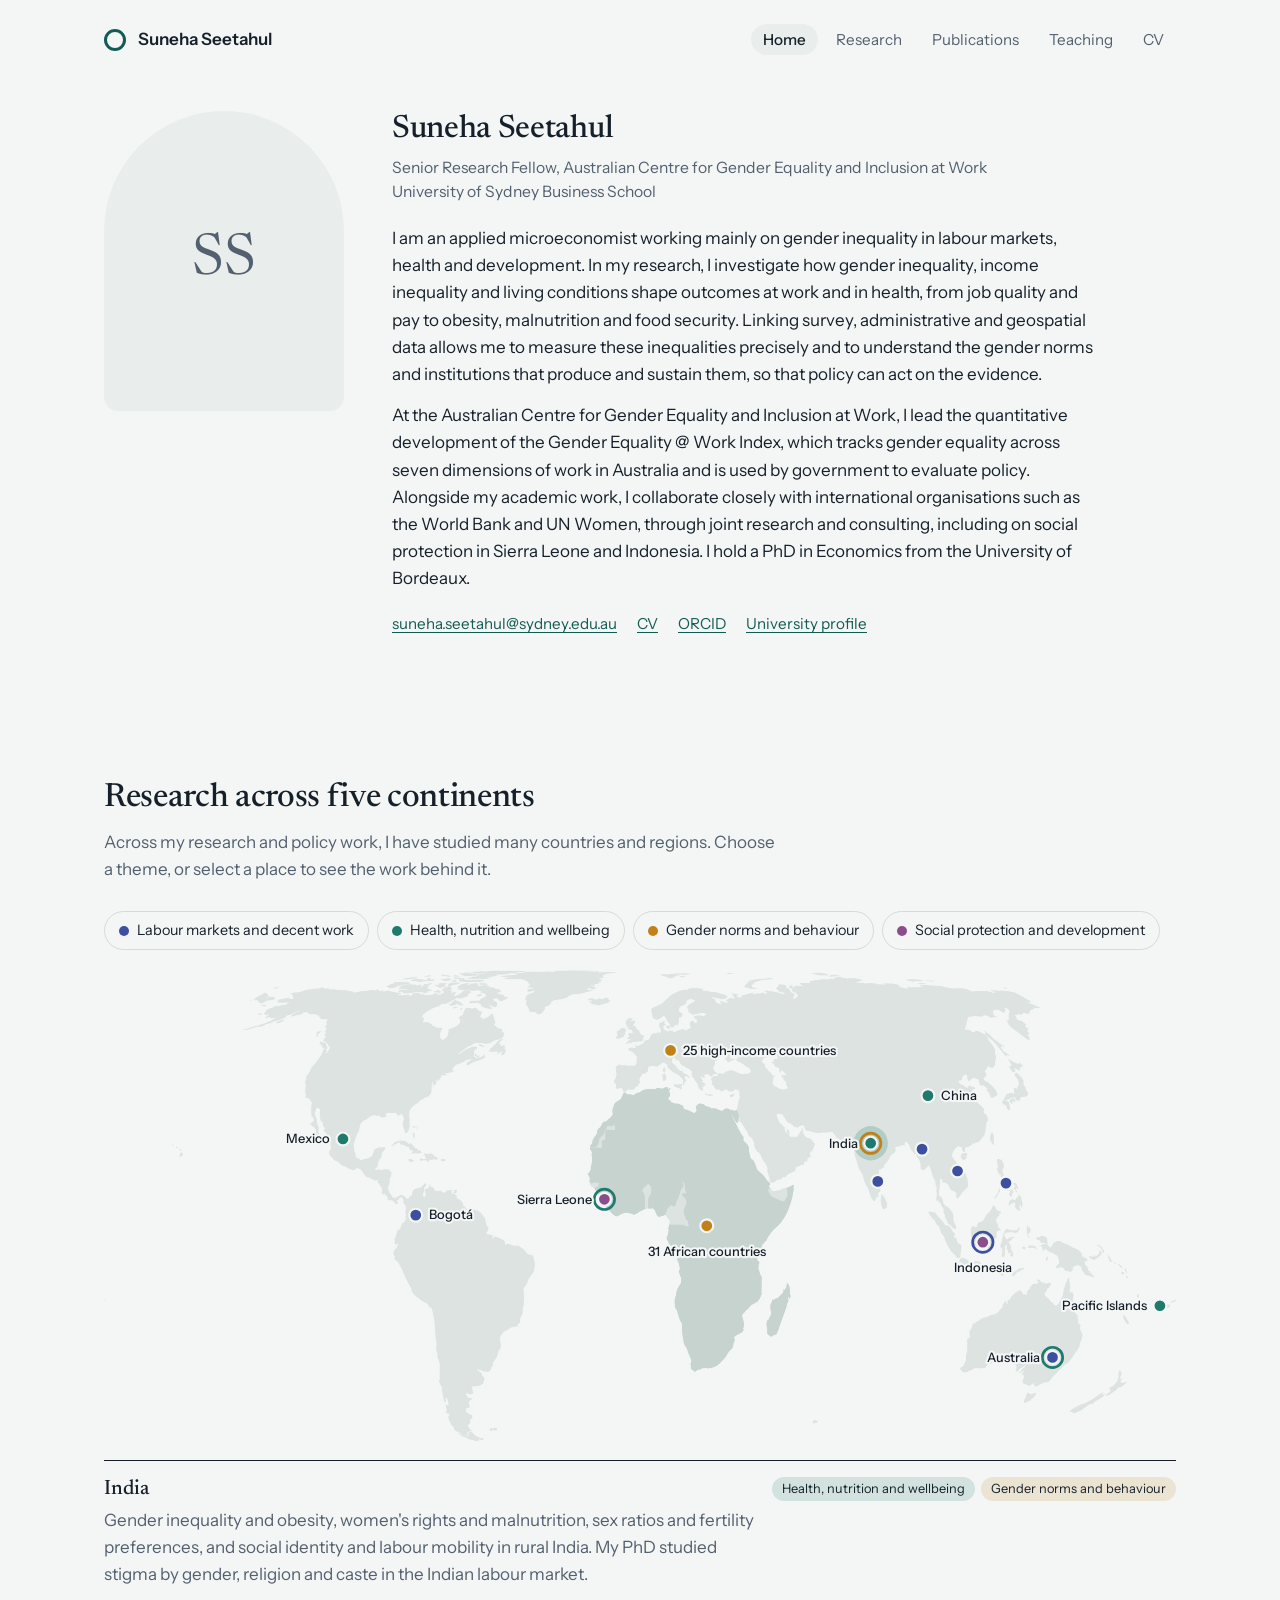
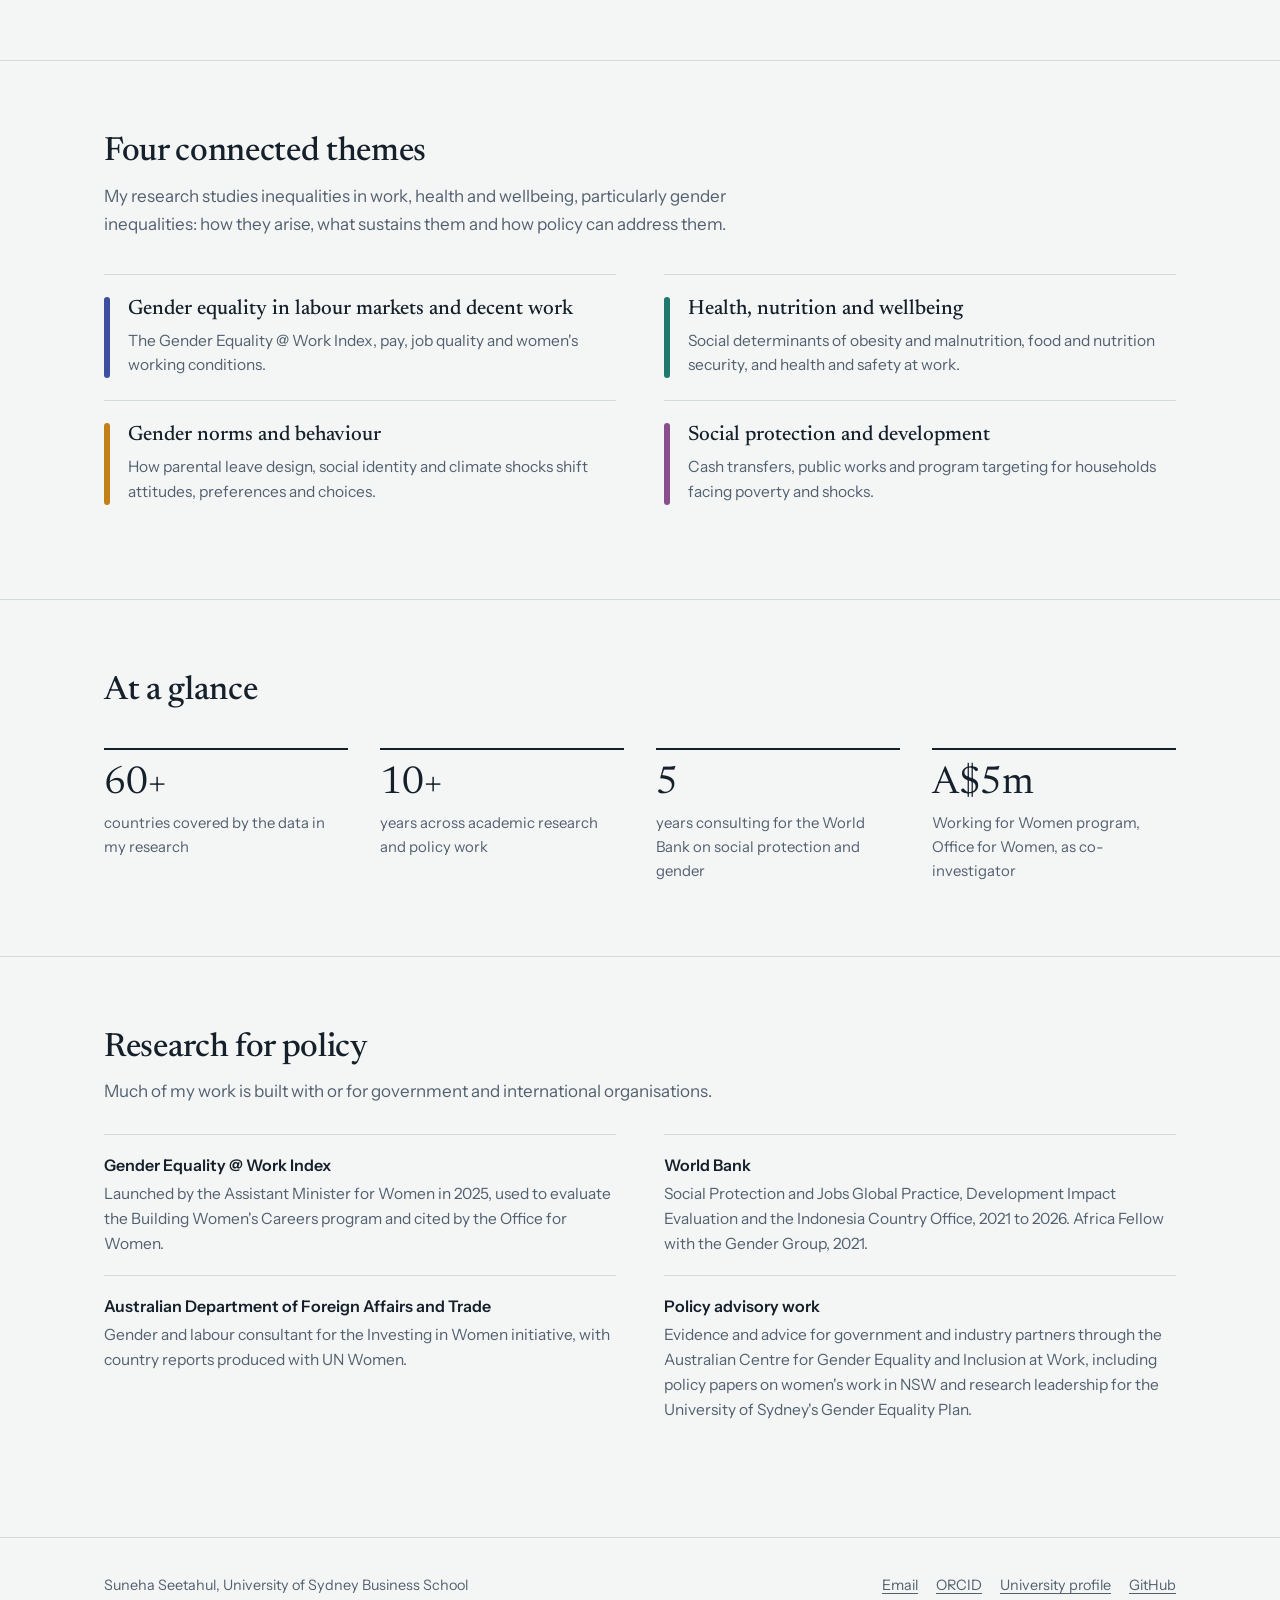
==== index.html @ e42ae648 "Add files via upload" ====
<!doctype html>
<html lang="en-AU">
<head>
<meta charset="utf-8">
<meta name="viewport" content="width=device-width, initial-scale=1">
<title>Suneha Seetahul</title>
<meta name="description" content="Suneha Seetahul is an applied microeconomist at the University of Sydney researching how gender norms, policies and institutions shape inequalities in health, nutrition and work.">
<link rel="preconnect" href="https://fonts.googleapis.com">
<link rel="preconnect" href="https://fonts.gstatic.com" crossorigin>
<link href="https://fonts.googleapis.com/css2?family=Instrument+Sans:wght@400;500;600&family=Newsreader:opsz,wght@6..72,400;6..72,500&display=swap" rel="stylesheet">
<link rel="stylesheet" href="style.css">
</head>
<body>
<a class="skip" href="#main">Skip to content</a>

<header class="site">
  <div class="wrap">
    <a class="brand" href="index.html"><span class="mark" aria-hidden="true"></span>Suneha Seetahul</a>
    <nav class="main" aria-label="Main">
      <ul>
        <li><a href="index.html" aria-current="page">Home</a></li>
        <li><a href="research.html">Research</a></li>
        <li><a href="publications.html">Publications</a></li>
        <li><a href="teaching.html">Teaching</a></li>
        <li><a href="cv.pdf">CV</a></li>
      </ul>
    </nav>
  </div>
</header>

<main id="main">
  <div class="wrap bio">
    <figure class="portrait">
      <div class="frame">
        <span class="fallback" aria-hidden="true">SS</span>
        <img src="photo.jpg" alt="Portrait of Suneha Seetahul" onerror="this.remove()">
      </div>
    </figure>
    <div class="bio-text">
      <h1>Suneha Seetahul</h1>
      <p class="role">Senior Research Fellow, Australian Centre for Gender Equality and Inclusion at Work<br>University of Sydney Business School</p>
      <p>I am an applied microeconomist working mainly on gender inequality in labour markets, health and development. In my research, I investigate how gender inequality, income inequality and living conditions shape outcomes at work and in health, from job quality and pay to obesity, malnutrition and food security. Linking survey, administrative and geospatial data allows me to measure these inequalities precisely and to understand the gender norms and institutions that produce and sustain them, so that policy can act on the evidence.</p>
      <p>At the Australian Centre for Gender Equality and Inclusion at Work, I lead the quantitative development of the Gender Equality @ Work Index, which tracks gender equality across seven dimensions of work in Australia and is used by government to evaluate policy. Alongside my academic work, I collaborate closely with international organisations such as the World Bank and UN Women, through joint research and consulting, including on social protection in Sierra Leone and Indonesia. I hold a PhD in Economics from the University of Bordeaux.</p>
      <p class="bio-links"><a href="mailto:suneha.seetahul@sydney.edu.au">suneha.seetahul@sydney.edu.au</a><a href="cv.pdf">CV</a><a href="https://orcid.org/0000-0003-4393-0550">ORCID</a><a href="https://profiles.sydney.edu.au/suneha.seetahul/">University profile</a></p>
    </div>
  </div>

  <section class="block" id="map" aria-labelledby="map-title">
    <div class="wrap">
      <div class="map-head">
        <div>
          <h2 class="section-title" id="map-title">Research across five continents</h2>
          <p class="lede">Across my research and policy work, I have studied many countries and regions. Choose a theme, or select a place to see the work behind it.</p>
        </div>
      </div>
      <div class="filters" role="group" aria-label="Filter places by research theme">
        <button type="button" class="t-work" data-theme="work" aria-pressed="false"><span class="theme-dot"></span>Labour markets and decent work</button>
        <button type="button" class="t-health" data-theme="health" aria-pressed="false"><span class="theme-dot"></span>Health, nutrition and wellbeing</button>
        <button type="button" class="t-norms" data-theme="norms" aria-pressed="false"><span class="theme-dot"></span>Gender norms and behaviour</button>
        <button type="button" class="t-protection" data-theme="protection" aria-pressed="false"><span class="theme-dot"></span>Social protection and development</button>
      </div>
      <div class="map-wrap">
        <svg class="map" id="worldmap" viewBox="0 0 1000 440" role="img" aria-label="World map showing the places covered by Suneha Seetahul's research">
          <path class="land" d="M993,312.4L993.9,311.8L994.5,312.9L993.4,314.8L991.5,315.3L990.1,314.9L990.4,313.3L991.9,312ZM999.4,308.9L997.3,309.8L995.3,310.6L995.4,309.2L997.1,308.5L998,308.2L1000,307.1L1000,307.1L999.4,308.9ZM0,307.1L0,307.1L0,307.1L0.5,306.9L0.8,308.7L0.6,308.9L0.6,308.9L0,307.1ZM623.9,106L625.3,108.4L627.8,109.1L630,110.8L633.7,111.4L637.5,110.5L637.6,109.7L636.5,107.4L636.1,103.9L633.8,102.7L633.9,100.5L632.2,100.3L632,97.5L634.6,98.3L636.5,97.3L634.2,95.3L632.9,93.5L631.2,94.3L631.6,96.7L630.2,94.6L629.9,93.8L630.1,92.4L629.3,91.3L626.2,90.2L624.3,87.3L622.7,86.5L622.4,85.5L624.8,85.8L624.3,83.5L626.2,83L628.4,83.5L628,80.4L626.9,78.5L624.6,78.7L622.3,77.9L620,79.3L617.9,79.9L617.3,81.8L615.1,82.3L613.6,85.5L616.6,88.5L616.9,90.7L620.5,94.5L622.2,96.2L624,98.5L625.2,98.7L626.2,99.6L624.2,99.8L624.4,102.4L624.2,103.5L623.5,104.3ZM150.4,20.9L150.4,20.9L152.3,22.5L153.8,24.6L151.4,25.9L151.8,26.4L154,24.9L158.8,25.2L159.4,27.2L155.8,28.2L152.1,28.4L148.5,30.6L146.9,31.1L145.1,31L144.8,30.2L143.2,29.5L144.4,28.6L142.9,28.2L140.2,28.5L140.4,27.7L142.3,26.9L138.9,27.4L138.1,28.5L135.3,29.4L135.3,29.4L150.4,20.9ZM864.7,29.4L864.7,29.4L863.8,30.4L860.9,30.3L864.7,31.5L869.1,33.4L871.1,34L872.9,35L873.4,35.7L868.7,35.1L865.7,37L864.3,37.2L863.6,39L862.8,40.5L863.7,41.6L858.1,39.9L855.4,41.9L853.1,40.9L852.5,42L849.2,41.7L850.8,43.4L851.5,45.9L853,46.9L856.2,47.5L860.8,51.4L858.9,51.5L860.7,53.8L863.1,55L860.8,56.4L863.7,59.7L861.1,60.4L863.5,63.3L863.1,66L860.1,64L854.7,59.8L846.4,53.6L843.1,49.8L843,48.2L841.6,47L844.2,46.4L843.9,43.1L844,40.5L845.1,38.5L841.8,35.1L839.6,35.3L841.2,37.3L839.6,40L833.7,36.9L829.4,37.8L829.7,42L833.4,43.5L829.5,44.2L826.5,44.5L824.3,42.6L820.5,42.2L819.4,43.5L812.3,43L806.1,43.8L804.8,48.9L803,55.4L806.8,55.7L809.7,57.5L812.5,58.1L812.5,56.7L815.2,56.9L821.6,60L824,62.4L825,65.3L828,68.8L831.1,73.6L831.2,78.1L832.1,80.2L831.7,83.8L831.1,87.5L830.9,89.4L829,91.2L827.4,91.3L824.8,89.7L823.1,92.1L823.4,93.2L822.4,93L822,94.1L822,95.2L823.6,97.5L822.8,98.2L822.7,98.8L822.3,99.8L821,100.3L820.5,101.2L821.2,102.6L821.2,103L822.5,103.5L824.8,105L829.2,109L831.1,111.1L833.3,115L833.3,116.9L831.3,117.6L830,119L827.8,119.3L826.5,117.4L825.7,114.9L822.7,111.3L824.3,110.8L820.9,107.9L819.3,107.3L819.4,107.9L818.8,108.2L818.3,107.5L817.5,107.2L816.5,106.7L816.4,105.2L816.8,104.8L816.2,104.2L815.8,102.4L815.3,101.9L813.6,101.5L811.9,100.6L809,101.6L808,103.1L805.8,104.1L806.3,102.5L805,101.2L805.7,99L803.4,97.3L801.9,98.5L800.4,100.7L800,102.9L797.6,103L797.2,104.6L799.7,106.8L802.1,107.4L803,108.9L805.5,109.9L807.1,107.5L810,108.8L811.7,108.9L813.1,110.6L810,111.6L809.7,113.4L808.1,115.1L807.9,117.5L811.6,119.4L814.2,122.8L817.3,126L820.2,128.7L821.3,131.3L820.1,132.2L821.5,134.1L823.5,135.2L824.3,138.1L824.7,140.9L823.4,141.2L822.9,145.1L822.3,149.8L821.3,154.1L818.6,157.5L815.8,160.6L812.8,161L811.6,162.6L810.3,161.4L809.3,163.2L806,165.1L803.2,165.6L803.3,169.5L801.8,169.7L800.4,167.1L800.7,165.6L796.7,164.5L795.6,165.1L792.7,168.2L791.3,171.7L791.2,174.2L794.2,178.2L797.8,183L800.7,185.3L803,188.3L805.5,195.3L806.1,201.9L804.1,204.4L801.1,206.8L799.2,210L796.1,213.5L794.8,211.1L795.3,208.5L793,206.4L790.6,205.8L789.2,203.8L787.3,199.9L784.5,198.2L782.1,198.3L782.1,195.3L779.7,195.3L780,199.5L779.2,205L778.7,208.3L779.1,211.1L781,211.2L782.4,214.6L783.2,217.9L785,220.1L786.7,220.6L788.3,222.5L789,222.9L790.8,225.2L792.1,227.7L792.4,230.3L792.2,232L792.5,233.3L792.8,235.6L793.9,236.6L795,240L795,241.3L793,241.6L790.3,238.7L786.8,235.7L786.5,233.8L784.7,231.2L784.2,228.1L783.1,226L783.2,223.2L782.5,221.6L781.2,220.1L780.6,218.3L778.9,216.1L777.4,214.3L777.1,216.5L776.4,214.4L776.5,212.1L777,208.4L776.4,205.6L776.9,202.7L775.7,200.5L775.4,196.4L774,194.5L772.4,190L771.1,185.3L769.3,182.2L767.8,184L765.1,186.7L763.5,186.4L761.7,185.5L761.8,180.9L760.6,177.4L757.6,173.1L757.7,171.8L756,171.3L753.4,168.3L752.2,166.4L751.6,164.5L750.7,162.7L749.1,160.6L746.6,160.5L747.1,162L746.7,164L745.4,163.3L745.2,163.9L744.3,163.5L743.2,163.2L743.1,164.5L741.2,164.5L738,165.3L738.7,168L737.7,170.2L734.2,172.7L731.9,177.1L730.2,179.4L727.8,181.8L728,183.5L726.8,184.5L724.5,185.8L723.2,186L722.8,188.9L724,193.7L724.5,196.8L723.7,200.4L724.3,206.8L722.9,207L721.8,209.9L722.8,211.2L720.3,212.2L719.5,214.8L718.5,215.9L715.6,212.4L713.8,207.1L712.4,203.2L711.3,201.5L709.4,197.8L708.2,193.1L707.5,190.8L704.3,185.7L702.2,178.4L700.6,173.7L699.9,169.2L698.8,165.8L695.2,168L693.2,167.5L688.9,163.1L690,161.8L688.9,160.3L685.2,157.2L683,156.3L681.7,153.7L679.1,151L674.3,151.6L669.9,151.7L666.2,152.2L660.9,151.1L657.8,150.3L654.7,149.8L652.8,145.4L651.4,144.8L649.5,145.4L647.1,147.1L643.6,146L640.4,143.2L637.7,142.2L635.4,138.8L632.6,134.1L631.3,134.7L629.4,133.5L628.6,134.9L627,134.7L627.9,136.3L627.7,137.1L629,139.7L630.5,142.8L632,143.6L632.6,144.9L634.7,146.4L635.1,147.9L635,149.1L635.5,150.3L636.4,151.3L636.9,152.5L637.5,153.4L636.9,150.7L637.4,148.9L638,148.5L639,149.6L639.4,151.7L639.1,153.8L639.8,155.2L640.3,155L640.5,156L642.6,155.5L644.8,155.6L646.5,155.7L648,153.2L649.6,150.9L651,148.7L651.5,147.5L651.9,147.8L651.9,149.2L651.7,149.9L652.5,152.8L654.1,155.2L655.8,156.6L657.9,157L659.6,157.7L661.1,159.8L662,161L663.1,161.5L663.2,162.3L662.5,164.5L662.2,165.5L661.3,166.7L660.6,169.2L659.3,169L658.8,169.9L658.6,171.7L659.3,174.2L659.1,174.7L657.8,174.7L656.2,176L656.2,177.9L655.6,178.6L653.9,178.6L652.9,179.5L653.1,181L651.9,182.1L650.3,181.7L648.6,183L647.3,183.2L645.4,184.2L645,185.9L645.1,187.1L642.4,188.7L638.1,190.5L635.8,193.1L634.6,193.3L633.8,193.1L632.2,194.6L630.5,195.4L628.2,195.6L627.5,195.8L626.9,196.8L626.2,197L625.9,198L624.5,197.9L623.6,198.4L621.7,198.2L620.8,196L620.8,194L620.2,192.9L619.5,190.1L618.6,188.6L619.1,188.4L618.7,186.7L619,186L618.8,184.3L618.3,182.7L617.3,181.6L617,180.1L615.5,178.8L613.7,175.7L612.7,172.7L610.6,170.1L609.3,169.5L607.2,166L606.6,163.5L606.5,161.3L604.6,157.3L603.1,155.8L601.6,155.1L600.5,153L600.5,152.2L599.6,150.3L598.7,149.5L597.4,146.8L595.4,143.9L593.8,141.5L592.5,141.5L592.7,139.5L592.7,138.3L592.8,136.9L592.7,136.4L592.1,137.8L591.8,140.5L591.3,142.3L590.7,143L589.7,141.8L588.4,140.2L585.9,135.1L585.7,135.4L587.2,139.2L589.2,142.8L591.8,148.4L593,150.3L594,152.4L596.9,156.4L596.4,157L596.7,159.4L600.2,162.7L600.7,163.4L601.9,167L601.4,167.7L602.1,171.5L603.4,175.9L604.6,176.8L606.2,178.2L608.1,182.5L609.1,185.9L610.8,187.7L614.8,191.3L616.5,193.4L618.1,195.6L619.1,196.9L620.5,198L621.3,199.2L621.3,200.7L619.7,201.6L621,202.7L621.9,203.4L622.5,204.9L623.9,206.5L625.3,206.5L627.9,205.6L630.9,205.1L633.3,203.9L634.7,203.7L635.7,203L637.2,202.9L638.1,202.8L639.4,202.2L640.9,201.8L642.1,200.6L643.2,200.5L643.3,201.6L643.2,203.8L643.3,205.8L642.8,207.1L642.2,211.2L641.1,215.5L639.5,220.3L637.3,225.9L635,230.1L631.7,235.3L628.9,238.4L624.7,242.2L622.1,245.1L619,249.7L618.3,251.7L617.7,252.6L615.7,254.2L615,255.8L613.9,256L613.5,258.7L612.6,260.3L612,262.8L610.8,264L610.8,264L609.4,268.7L609.5,270.9L611.3,272.3L611.3,273.3L610.5,275.6L610.6,276.7L610.4,278.5L611.2,280.9L612.3,284.6L613.2,285.5L613.6,287.2L613.3,290.9L613.5,294.2L613.2,300.1L613.6,301.9L612.6,304.6L611.3,307.2L609.4,309.5L606.8,310.9L603.5,312.7L600.1,316.7L599,317.4L596.9,320L595.7,320.9L595.2,323.5L596.3,326.3L596.7,328.5L596.6,329.6L597.1,329.4L596.7,333L596.1,334.7L596.7,335.3L596.2,336.8L594.9,338.1L592.6,339.3L589.1,341.3L587.8,342.6L587.9,344.1L588.6,344.4L588.1,346.2L587.2,348.9L586.6,351.8L585.7,353.4L583.7,355.2L583.2,355.7L581.9,357.5L580.9,359.3L579.2,361.9L575.8,365.5L573.7,367.6L571.6,369.1L568.7,370.5L567.4,370.7L567,371.6L565.4,371.1L564.1,371.8L561.3,371.1L559.7,371.5L558.7,371.3L555.9,372.7L553.6,373.2L551.9,374.5L550.7,374.6L549.7,373.4L548.8,373.3L547.8,371.8L547.7,372.3L547.4,371.4L547.6,369.3L546.9,367L547.8,366.4L547.9,363.7L546.4,360.4L545.2,357.4L545.2,357.4L543.6,352.8L541.7,350.1L540.8,347.5L540.3,344L539.8,341.4L539.1,335.8L539.2,331.4L538.9,329.4L537.9,327.9L536.6,324.9L535.3,320.5L534.8,318.2L532.6,314.5L532.5,311.7L532.3,309.3L532.7,306.1L533.8,302.6L533.9,301L534.9,297.6L535.6,296.1L537.3,293.6L538.2,292L538.5,289.2L538.4,287L537.6,285.7L536.9,283.4L536.2,281.1L536.4,280.3L537.3,278.8L536.5,275.2L535.9,272.6L534.5,270.2L534.8,269.5L534.4,268.3L533.7,265.4L531.4,261.4L528.5,257.6L526.6,254.4L524.9,250.5L525,249.2L525.6,248L526.3,245.2L526.9,242.4L526.3,241.8L527.3,237.5L527.7,234.5L526.6,232L525.3,231.3L524.7,229.6L524,229.1L524,228L521.1,229.4L520,229.2L518.9,230.1L516.7,230L515.2,227.6L514.2,224.8L512.2,222.3L510.1,222.4L507.6,222.4L505.3,222.8L503,223.6L498.6,225.9L497,227.2L494.4,228.3L491.9,227.2L490.6,227.2L488.7,226.5L486.9,226.5L483.5,227.2L481.5,228.3L478.7,229.7L478.2,229.6L477.5,229.6L474.6,227.8L472,224.9L469.6,222.8L467.7,220.4L467,220.1L465,218.6L463.5,216.5L463,215.1L462.7,212.3L461.5,210.1L460.4,208.6L459.7,208.1L459,207.4L458.7,205.7L458.3,204.9L457.6,204.3L456.1,202.7L454.9,202.4L454.3,201.4L454.3,200.8L453.5,200L453.3,199.2L452.9,196.3L453.3,194.6L452.2,191.7L450.9,190.4L452.1,189.7L453.6,187L454.3,185.1L454.1,183.1L454.9,181.3L455.4,177.8L455.2,174.1L454.9,172.3L455.3,170.4L454.6,168.7L453.2,167.1L453.4,165.5L453.6,163.8L454.7,162.8L455.7,160.9L455.5,159.7L456.6,157.1L458.2,154.8L459.1,154.2L459.9,152.1L460.1,150.2L461.1,148L463,146.6L464.9,143L464.9,142.9L466.3,141.6L468.8,141.2L471,138.7L472.4,137.8L474.7,134.8L474.2,130.5L475.3,127.5L475.7,125.6L477.4,123.3L480.1,121.7L482.1,120.3L483.9,116.7L484.7,114.6L486.6,114.6L488.2,116.1L490.6,115.8L493.3,116.6L494.4,116.6L496.9,114.8L499.7,114.2L501.3,112.8L503.8,111.7L508.1,111.1L512.3,110.9L513.6,111.4L516,110L518.7,110L519.8,110.8L521.5,110.6L524.2,109.2L526,109.6L526,111.3L528.2,110.1L528.4,110.7L527.2,112.4L527.2,114L528.1,114.8L527.9,117.8L526.3,119.5L526.9,121.4L528.2,121.4L528.9,123.1L530,123.6L533.1,124.8L534.2,124.5L536.4,125.1L539.9,126.7L541.3,129.8L543.7,130.4L547.5,131.9L550.5,133.7L551.7,132.8L552.9,131.1L552.1,128.5L552.7,126.7L554.5,125.1L556.3,124.6L559.9,125.4L560.9,126.9L561.9,126.9L562.8,127.5L565.4,127.9L566.1,129.1L569.6,129L572.3,130L575,131L576.3,131.5L578.2,130.4L579.1,129.4L581.4,129.1L583.3,129.6L584.3,131.3L584.7,130.2L586.9,131L589,131.2L590.2,130.3L590.8,129.2L590.6,129L591.1,127.3L591.3,124.7L591.6,123.8L591.6,123.8L592.2,121L593.1,118.5L593.2,118.4L592.5,115.8L593,114.4L591.8,112.9L592.6,111.6L591,111.9L588.8,111.1L587.3,113.1L583.5,113.4L581.1,111.6L578.4,111.5L578,112.9L576.2,113.3L573.5,111.5L570.7,111.6L568.8,108.2L566.8,106.4L567.7,103.8L565.9,102.2L568.3,99L572.1,98.9L572.8,96.4L577.6,96.8L580.3,94.7L583,93.8L587.1,93.7L591.8,96L595.6,97.3L598.4,96.8L600.6,97.1L603.2,95.4L603.3,94L602.2,91.8L600.6,90.6L599.1,90.2L598,89.2L594.3,86.6L591.3,85.4L588.8,83.5L590.5,83L591.9,80.4L590.3,79.2L593.6,77.9L593.3,77.2L591.3,77.7L589.5,78L588.1,79L585.9,79.2L584,80.3L584.5,82L584.6,82.2L585.9,83L588.3,82.8L588.1,83.9L585.5,84.5L582.6,86.3L581.1,85.7L581.4,84.2L578.5,83.3L578.9,82.7L581,81.6L580.5,81.2L580.2,80.9L576.3,80.1L575.9,79L573.7,79.3L573.2,81.1L571.7,83.4L571.9,84.2L570.8,84.9L570,84.6L569.9,88.4L568.8,89.7L568.3,92L569.3,93.8L569.8,95.1L572.1,96.1L571.8,96.9L568.9,97.1L567.9,98.1L566.1,99.9L565.1,98.4L565,97.7L563.5,97.6L562.2,97.3L559.2,98.1L561.2,100L560,100.5L558.6,100.5L557.1,98.8L556.7,99.6L557.5,101.5L558.9,103.1L558,103.8L559.6,105.3L560.9,106.3L561.2,108.2L558.7,107.3L559.7,109L558.1,109.4L559.3,112.4L557.6,112.4L555.4,110.9L554.2,108.2L553.5,106L552.4,104.5L550.9,102.6L550.7,101.6L550.2,101.4L550.1,100.7L548.6,99.6L548.2,98L548.2,95.8L548.5,94.8L548,94.3L547.5,94L546.7,93L545.5,92.3L543.1,91.1L541.6,90L539.3,89L537,86.7L537.5,86.4L536.3,85.1L536.1,84L534.5,83.5L533.9,84.9L533.1,83.9L533.1,82.8L533.2,82.7L533.7,82.4L531.7,82L529.8,83.1L530.1,84.6L529.8,85.5L530.7,87.2L533.1,88.8L534.6,91.4L537.5,94L539.5,94L540.1,94.7L539.5,95.4L541.8,96.5L543.7,97.5L546,99.2L546.3,99.8L546,101L544.4,99.5L542.2,98.9L541.3,101.1L543.2,102.3L543.1,104L542,104.2L540.9,107.1L539.9,107.4L539.8,106.3L540.2,104.5L540.7,103.8L539.6,101.9L538.7,100.2L537.6,99.8L536.8,98.4L535.1,97.8L533.9,96.5L532.1,96.3L530,94.8L527.7,92.7L525.9,90.9L524.9,87.7L523.7,87.3L521.7,86.3L520.6,86.7L519.2,88.2L518.2,88.4L516,90.2L511.2,89.4L507.6,90.4L507.4,92.3L507.5,94.2L505.2,96.4L502,97.1L501.8,98.2L500.3,100L499.3,102.7L500.3,104.6L498.8,106.1L498.3,108.2L496.3,108.9L494.5,111.5L491.3,111.6L488.8,111.5L487.2,112.7L486.2,114L484.9,113.7L484,112.6L483.3,110.6L481,110.1L479.9,111L478.6,110.5L477.3,110.9L477.7,108.2L477.6,106.2L476.5,105.8L475.9,104.6L476.2,102.4L477.3,101.2L477.5,99.9L478.1,97.9L478.1,96.5L477.7,95.3L477.6,94.3L477.8,92L476.9,90.6L480.5,88.2L483.4,88.8L486.7,88.8L489.3,89.4L491.4,89.2L495.3,89.3L496.6,87.4L497.1,81.1L494.7,77.9L492.9,76.3L489.3,75.1L489.2,72.9L492.2,72.3L496.2,73L495.5,69.6L497.7,70.9L503.1,68.6L503.8,66.2L505.8,65.6L507.7,65L508.8,64.2L510.7,60L513.8,58.8L515.7,58.9L516.1,58.3L518,58.1L518.4,58.7L519.9,57.3L519.3,56.3L519.1,54.7L518.1,53.2L517.8,50.4L518.2,49.7L518.7,48.9L520.7,48.7L521.4,48L523.1,47.2L523.1,48.6L522.5,49.5L522.9,50.2L524.1,50.6L523.6,51.6L522.9,51.4L521.5,53.3L522.2,54.7L522.3,55.7L524.6,56.4L524.7,57.4L526.9,56.9L528.1,56.1L530.8,57.2L531.9,58.1L533.4,57.3L536.8,56L539.5,55L541.8,55.5L542,56.2L544.2,56.2L544.5,55L547.5,54.1L546.6,51.8L546.4,49.7L547.2,48.1L549.1,47.2L551.2,49.2L552.9,49.1L553,47.1L552.9,45.5L552.2,45.8L550.6,44.9L550.2,43.4L552.7,42.7L555.4,42.3L557.8,42.8L560,42.7L562.1,41.3L559.6,40.1L555.8,40.3L552.2,41.2L548.8,41.7L547.3,40.4L545.1,39.5L545.2,37.1L543.7,34.9L544.5,33.5L546,32.1L550.2,29.6L551.4,29.1L551,28.2L547.9,27.1L544.6,27.8L543,29.3L543.6,30.7L540.7,32.6L537,34.6L536,38L537.8,39.7L540,41.1L538.5,44L536.3,44.6L536.1,49.1L535.2,51.6L532.4,51.3L531.4,53.5L528.9,53.6L527.9,51L525.8,48L523.8,44.3L522.2,42.7L518.2,45.7L515.3,46.3L512.2,45L511.4,42.2L510.4,36.5L512.3,34.9L517.6,32.9L521.4,30.5L524.8,27.4L529,23.3L532.1,21.7L536.9,19.3L541,18.4L544.1,18.5L546.6,17L550.1,17.1L553.4,16.7L559.8,18L557.5,18.6L560,19.8L561.8,19.1L565.4,20.3L570.8,20.7L579.1,23L581,24L581.7,25.4L580,26.6L576.9,27.2L567.4,25.5L566.1,25.8L569.9,27.4L570.3,28.4L571.2,30.7L574.1,31.4L575.9,32L575.8,30.9L574.2,29.9L575.2,29L580.6,30.5L582.1,29.9L580.1,28.3L583.9,26.1L585.8,26.2L588,27L588.5,25.5L586.3,24.2L586.8,23L584.8,21.7L590.5,22.4L592.2,23.5L589.8,23.8L590.3,25L592.2,25.7L595.1,25.2L594.9,23.9L598.6,22.9L604.5,21.2L606,21.3L604.7,22.5L607.3,22.7L608.3,22L611.9,21.9L614.3,21.1L617.3,22.3L618.7,21L615.9,19.8L616.5,19.2L622.6,19.8L625.7,20.4L634.3,22.7L634.9,21.6L632.1,20.6L631.8,20.2L629.3,20L629.3,19.1L627.2,17.6L626.7,17L629,15.3L629,13.7L630.2,13.4L635.5,13.9L636.6,14.8L636,16.3L637.6,16.9L639.3,18.2L640.8,20.8L643.9,22.1L644.1,23.4L642.4,26.5L644.9,26.8L645.1,26L646.9,25.4L646.7,24.4L647.6,23.4L645.6,22.2L645.5,20.9L643.3,20.7L641.9,19.6L642,17.7L638.3,16.2L640.7,15L639.2,13.8L640.1,13.7L641.9,14.7L642.6,16.4L644.9,16.7L643,15.4L645.5,14.7L649.3,14.7L653.7,15.7L650.7,14.2L648.9,12.4L651.8,12.1L656.3,12.1L660.1,11.9L657.8,11.1L658.9,10.1L661,10L663.7,9.3L668.3,9.1L668.5,8.7L673.1,8.6L674.9,8.9L678.1,8.1L681.4,8.2L681.2,7.6L682.2,7L685.8,6.4L689.3,6.9L687.3,7.2L691.6,7.4L693,8.1L694.2,7.7L699.5,7.8L704.5,8.4L706.6,9L707.2,9.8L705.8,10.2L702.1,11.1L701.3,11.5L703.9,11.8L707.1,12.2L708.4,11.9L710.7,12.9L710.9,12.5L713.5,12.2L719.8,12.5L721.3,13.3L729.5,13.5L727.8,12.3L732.1,12.5L735.1,12.5L739.3,13.4L741.8,14.5L741.7,15.3L746.1,16.7L750.1,17.4L749.2,15.5L753.4,16.3L755.9,15.8L760.4,16.4L761,15.9L764.5,16.1L760.6,14.5L761.9,13.7L780.6,14.9L784,15.9L791.2,17.3L798.3,17L802.7,17.3L805.6,18L807.7,19.4L811,20L812.9,19.6L816.3,19.6L820.6,19.9L823.8,19.7L830.3,21.5L831.6,20.8L827.8,19.6L827.1,18.7L834.2,19.3L838,19.1L845.3,20.1L849.6,20.9L864.7,29.4ZM228.3,19.5L231.2,19.9L232.9,20.9L234.7,21.1L237.6,20.2L240.8,19.6L243.3,19.9L247.4,19L251.2,18.5L251.4,19.3L253.5,18.9L255.1,18L256.2,18.2L257.1,19.9L261.4,18.6L259.7,20.1L262.5,19.8L264,19.2L266.2,19.3L268.1,20.1L271.7,20.8L274,21.2L276,21.1L277.4,22.1L273.5,23.1L276.5,23.5L282.1,23.3L284.2,22.9L284.9,24.2L288.2,23.1L287.2,22.3L289.2,21.6L291.7,21.5L293.5,21.3L294.5,21.8L295.3,22.9L297.7,22.7L300.2,23.6L303.6,23.3L306.4,23.3L307.4,22.1L309.5,21.7L311.9,22.4L309.9,24.4L312.8,22.7L314.3,22.8L317.2,20.7L316.3,19.5L314.9,18.7L317.1,16.7L320.8,15.4L322.9,15.6L324,16.4L324.5,18.5L321.9,19.5L325.1,19.9L323.2,21.9L327.3,20.4L328.4,21.6L326.5,23.2L327.1,24.6L330.5,23.1L333.5,21.3L335.5,19.1L338.1,19.3L340.7,19.6L342.5,20.5L341.8,21.5L339.4,22.6L339.9,23.7L338.8,24.8L333.7,26.3L330.6,26.6L329.1,25.9L327.6,27L324.1,28.9L322.7,29.9L319,31.4L316,31.6L313.6,32.6L312.2,34.1L309.5,34.4L305.4,36.3L300.8,39.1L298.4,41.1L296,44L298.8,44.5L298,46.9L297.5,48.9L301,48.4L304.2,49.6L305.7,50.6L306.5,51.9L308.8,52.6L310.4,53.8L314,53.9L316.2,54.2L314.4,56.6L313.5,59.4L313.3,62.7L315.3,65.4L317.5,64.5L320.4,61.5L321.7,57L320.9,55.5L325.3,54.2L328.9,52.3L331.2,50.4L332.1,48.6L332,46.4L330.6,44.4L334.8,41.7L335.4,39.4L337.3,35.6L339.1,35.1L342.2,35.7L344.2,36L346.4,35.3L347.8,36.1L349.5,37.6L349.5,38.5L353.2,38.7L351.9,40.8L350.7,44L352.5,44.4L353.2,46L357.1,44.5L360.7,41.7L362.7,40.5L363.2,42.8L364.3,46.1L365.2,49.3L363.5,50.9L365.7,52.5L367,54.1L370.3,54.8L371.3,55.7L371.3,58L372.9,58.4L373.4,59.5L372.3,62.7L370.2,63.8L368.2,64.8L364,65.8L360.1,68.3L356,68.7L351.2,68.1L347.7,68.1L345.3,68.3L342.4,70.4L338.8,71.8L333.7,75.8L329.8,78.6L332,78.1L337.5,74.1L343.5,71.6L347.1,71.3L348.6,72.7L345.6,74.8L345.1,78.1L345,80.4L347.6,82L351.7,81.5L355.3,78L354.7,80.3L355.9,81.4L352.2,83.5L346.2,85.3L343.3,86.6L339.8,88.9L338,88.7L338.9,86L344,83.4L340.1,83.5L337.3,83.9L337.3,84.9L334.2,86.4L331.2,87.5L328.3,88.5L326.3,90.4L325.6,91.1L325,92.8L325.2,94.5L326.2,94.6L326.3,93.4L326.8,94.1L326.3,95L324.4,95.6L323.3,95.5L321.2,96.1L320.1,96.2L318.6,96.4L316.2,97.3L320,96.7L320.6,97.3L316.7,98.3L315.1,98.3L315.3,97.9L314.3,98.8L314.9,99L313.6,101.4L310.8,103.9L310.9,103.1L310.5,102.9L309.9,102.1L309.8,103.8L310.2,104.4L309.8,105.7L308.6,107L306.3,109.7L306.1,109.5L307.6,107.3L306.8,106L307.4,103.2L306.4,104.6L306.2,106.8L304.8,106.2L306.1,107.3L305.2,110.5L305.8,110.8L305.7,111.9L305,115.3L302.6,117.9L299.6,118.9L297.2,120.9L295.9,121.1L294.2,122.4L293.4,123.6L289.9,125.8L287.9,127.5L286.1,129.5L284.9,132L284.7,134.5L284.8,137.5L285.3,140L284.9,141.6L285.2,145.7L284.5,148.1L284.1,149.5L282.9,151.7L282,152.2L280.7,151.8L280.7,150.2L279.9,149.3L279.2,146.3L278.6,143.5L278.6,142.1L279.7,139.7L279.5,137.8L278.3,134.8L277.4,134.3L274.3,135.9L273.9,135.7L273,134.1L271.7,133.2L268.5,133.6L266.3,133.2L264.2,133.5L263,134L263.1,135L262.7,136.4L263,137.1L262.4,137.6L261.5,137.1L260.3,137.7L258.4,137.6L257,135.7L254.6,136.2L252.9,135.4L251.2,135.6L248.7,136.4L245.4,139.1L242.3,140.6L240.3,142.3L239.2,143.9L238.5,146.4L238.1,148.1L238.3,149.3L236.4,152.5L235.2,155.1L233.7,160L233,161.8L233,163.8L233.4,165.6L233.4,168.4L234.6,171.2L234.8,173.3L235.5,175.1L238.2,176.1L239.1,177.6L241.7,176.6L243.9,176.2L246.1,175.6L247.9,174.9L250,173.4L251,171.3L251.9,168.2L252.6,167.1L254.6,166.1L257.7,165.3L260.1,165.4L261.8,165.1L262.3,165.9L261.9,167.6L260,169.8L258.9,172.1L259.3,172.7L258.6,174.3L257.4,177.2L256.8,176.3L256.2,176.3L256.2,176.9L256.7,176.9L256.4,177.9L255.7,179.5L255.9,180.1L255.3,181.4L255.5,181.8L254.8,183.6L254.1,184.6L253.6,184.8L252.9,186L253.7,186.7L254,186.2L254.7,186.6L255,186.8L255.7,186.1L256.5,186.1L256.7,186.4L257.2,186.2L258.4,186.5L259.7,186.4L260.7,186L261.1,185.6L261.9,185.8L262.6,186.1L263.3,186L263.9,185.6L265.1,186.2L265.5,186.2L266.3,186.9L266.9,187.8L267.9,188.4L268.5,189.4L268.2,189.7L267.9,190.6L268,191.9L267.2,193.2L266.7,194.7L266.4,196.4L266.5,197.4L266.4,199.1L265.9,199.4L265.4,201L265.5,202L264.9,203L264.9,204L265.2,204.6L265.8,206.7L266.7,208.2L267.9,209.8L268.8,211.2L268.7,212L269.8,212.2L270.1,211.9L270.8,212.8L272.2,212.5L273.4,211.6L275.2,210.8L276.3,209.7L277.8,209.9L277.7,210.3L279.2,210.4L280.4,211L281.2,212.2L282.2,213.2L283.7,213.3L286,210.7L287.2,210.3L287.3,209L288.1,205.8L289.8,204.1L291.6,204L291.9,203.2L294.1,203.6L296.5,201.7L297.6,200.8L299.2,199L300.1,199.2L300.8,200.2L300.1,201.5L299.9,202.4L298.3,202.8L299,204.5L298.8,206.5L297.4,208.7L298.3,211.7L299.5,211.5L300.3,208.7L299.6,207.4L299.6,204.5L303.3,203L303,201.2L304.1,200L304.9,202.7L306.9,202.7L308.5,204.8L308.5,206.1L311,206.1L314.1,205.7L315.6,207.4L317.7,207.9L319.3,206.7L319.4,205.8L322.9,205.5L326.3,205.5L323.8,206.6L324.7,208.4L326.9,208.7L328.9,210.5L329.2,213.6L330.6,213.5L331.7,214.4L333.5,215.8L335.1,218.2L335.1,220.2L336.2,220.3L337.6,222.1L338.6,223.5L342,224.2L342.3,223.5L344.6,223.3L347.6,224.3L348.6,224.7L350.6,225.6L353.5,228.8L354,230.4L354.9,230.2L355.6,232.3L357.1,239L358.6,239.6L358.6,242.2L356.5,245.4L357.4,246.5L362.4,247.1L362.5,250.9L364.6,248.4L368.2,249.8L372.9,252.1L374.3,254.4L373.9,256.5L377.1,255.3L382.7,257.3L386.9,257.2L391.1,260.3L394.8,264.6L397,265.7L399.4,265.9L400.5,267.1L401.5,271.9L402.1,274.2L401.1,280.5L399.8,282.9L396.1,288.2L394.5,292.5L392.6,295.7L391.9,295.8L391.3,298.6L391.9,305.6L391.5,311.3L391.4,313.8L390.7,315.3L390.6,320.2L388.2,325L388.1,328.8L386.1,330.4L385.7,332.6L382.7,332.6L378.6,334L376.9,335.6L374,336.7L371.1,339.6L369.3,343.1L369.3,345.8L370.1,347.8L370.1,351.4L369.8,353.2L368.2,355.1L366.4,361.3L364.6,364.1L363.1,365.7L362.6,369L361.2,371L360.6,373.2L358.1,375.1L356,374.4L354.7,374.8L352,373.3L350.2,373.4L348.2,371.5L348.5,373.3L352.4,376.2L352.6,378.6L354.6,380.1L354.9,381.7L353.5,386L350.2,387.8L345.3,388.5L342.5,388.2L343.6,390.2L343.8,392.6L344.7,394.3L343.6,395.4L341.2,395.9L338.4,394.7L337.7,395.5L339.1,398.8L341.1,399.8L342.1,398.7L343.4,400.4L341.5,401.4L340.2,403.4L340.9,406.6L341,408.3L338.7,408.3L337.4,409.9L337.6,412.2L340.8,414.5L343.4,415.1L343.6,417.9L341.5,419.6L341.5,423.1L339.9,424.3L339.5,425.6L341.7,428.7L344,430.4L342.9,430.2L340.9,430.2L340.1,430.9L338.6,431.9L339.5,434.6L338.6,434.6L335.6,433.7L332,431.7L328.3,430.1L326.6,428.3L326.4,426.6L324.3,424.6L321.6,419.5L321.2,416.6L322.7,414.2L318.7,413.3L319.8,410.6L318.5,405.3L321.6,406.4L320.3,399.8L318.4,399L319.1,403L317.4,402.5L316.4,397.9L315.1,391.9L315.5,389.6L313.6,386.4L312.2,382.6L313.2,382.5L313.1,377L313.3,371.5L313,366.3L311,361.1L311.1,358.2L309.7,353.8L310.3,349.5L309.3,342.5L308.7,335L308.2,326.8L307,320.8L305.7,315.6L302.6,313.4L302.1,311.9L296.1,308.2L290.6,304.1L288.2,301.8L286.7,298.7L287,297.6L284.1,292.7L280.7,285.7L277.4,278.1L276.1,276.4L275.1,273.6L272.7,271.1L270.6,269.6L271.5,267.9L269.9,264.3L270.7,261.6L272.9,259.2L274.3,256.4L273.7,254.7L272.6,256.5L270.9,254.8L271.4,253.7L270.9,250.3L271.9,249.7L272.4,247.3L273.5,244.9L273.3,243.3L274.9,242.5L276.8,241L276.4,239.8L277.5,239.5L277.4,237.6L278.1,236.2L279.5,235.9L280.8,233.6L281.9,231.6L280.9,230.6L281.5,228.4L281,225L281.7,224L281.4,220.7L280.4,218.7L279.5,217.6L279,215.6L279.8,214.6L279.1,214.3L278.7,213L277.3,212L276.1,212.2L275.4,213.5L274.2,214.5L273.6,214.6L273.3,215.4L274.5,217.5L273.7,218L273.2,218.5L271.9,218.7L271.6,216.5L271.1,217.1L270.2,216.9L269.8,215.4L268.6,215.1L267.9,214.7L266.7,214.7L266.6,215.5L266.3,214.9L264.8,214.1L264.3,213.3L264.7,212.6L264.7,211.8L264,210.9L262.9,210.1L262,209.6L261.9,208.5L261.2,207.9L261.3,209L260.7,209.9L260.1,208.8L259.3,208.4L258.9,207.7L259.1,206.5L259.6,205.3L258.8,204.8L259.5,204.1L258.7,202.9L257.5,201.4L257.1,200.1L256,198.9L254.8,197.2L255.2,196.6L255.6,197.2L255.9,196.9L255.5,195.8L254.7,195.4L254.3,196.3L252.7,196.3L251.7,195.9L250.7,195.1L249.1,194.9L248.5,194.1L247.1,193.5L245.4,193.4L244.2,192.6L242.9,191.1L240.4,187.1L239.2,185.9L237.1,184.9L235.5,185.1L233,186.6L231.5,186.9L229.7,185.9L227.8,185.2L225.5,183.5L223.5,183L220.7,181.3L218.7,179.5L218.2,178.5L216.7,178.3L214.1,177.1L213.3,175.4L210.8,173.3L210,171L209.7,169.2L210.7,168.8L210.7,167.8L211.6,166.8L211.9,165.5L211.4,163.9L211.5,162.4L211.1,160.6L209.7,157L207.8,154.1L207.2,151.9L205.3,150.4L205.1,149.5L206.2,147.3L205.1,146.4L204.1,144.7L204.3,142.2L203,141.9L202.1,140L201.5,138.3L201.7,137.2L201.3,134.5L201.4,131.8L202,130.5L200.7,129.1L199.8,129.2L198.6,128.3L197.6,129.7L197.4,131.4L196.6,134L196.9,135.5L198,137.9L198.1,138.8L198.4,139L198.3,140.2L198.8,140.2L198.5,142.5L199,143.4L199.2,144.7L200.2,146.5L200,149.8L200.3,151.4L200.5,153.1L200.1,155L201.4,155.2L202,156.8L202.5,158.4L202.2,159.1L200.7,160.4L200.2,160.4L200.2,158.2L199,156.1L197.6,154.4L196.5,153.4L197.4,150.8L197.6,148.8L196.7,147.7L195.4,146.1L194.9,146.6L194.5,145.6L193.2,144.8L192.3,142.7L192.6,142.4L193.6,142.6L195.1,141.3L195.8,139.7L194.7,137.2L193.5,136.2L193.4,134L193.4,131.7L193.3,128.9L193.6,125.7L193.9,123.9L193.1,122L192.1,121.5L192.3,120.5L190.9,120.4L190.4,119.4L188.2,119.1L187.8,118.6L188.4,116.7L187.6,113.2L188,108.6L188.5,107.8L188,106.7L187.6,103.9L188.8,101.2L188.5,99.4L190.7,96.7L192.3,93.9L193.1,91.4L196.1,88.4L198.3,85.5L200.5,82.6L203.1,78.5L204.2,75.8L204.6,74.4L205.4,73.8L208,74.9L207.2,77.8L208.3,77L209.8,74.5L210.9,72L210.5,72L208.3,69L207.7,67.7L204.5,66.5L205.4,63.9L207.2,62.2L205.4,60.9L207,58.6L206.2,56.6L207.5,55.2L207.3,54.1L206.2,53.2L207.9,50.9L207.3,48.7L208.8,46.2L206.9,46L203.5,46L201.8,45.2L200.4,42.5L198.9,42L196.2,41.1L193,41.4L190.2,40.2L189,39.1L186,39.7L184.3,41.4L182.9,41.6L179.8,42.1L176.8,43L173.7,43.5L175.3,42L179.4,39.5L182.7,38.8L182.9,38.1L178.4,39.5L174.8,41.2L169.4,43L169.4,44.3L165.1,46.1L161.4,47.2L158.2,48L156.2,49.2L151.1,50.6L148.9,51.9L144.9,53.1L143.6,52.8L140.6,53.6L137.2,54.5L134.3,55.5L129.4,56.3L129.7,55.8L133.7,54.5L136.9,53.7L141.1,52.2L144.2,51.8L146.6,50.7L151.7,49.1L152.8,48.6L155.6,47.6L158.5,45.7L161.5,44.1L158,44.9L157.9,44.5L155.5,45.4L155.8,44.1L154,45L154.9,43.7L151.4,44.8L150,44.8L151.9,43.2L153.5,42.3L153.4,41.4L149.9,41.9L149.8,40.7L149.2,40.1L151.2,38.7L151,37.6L153.9,36.2L157.6,34.9L160.1,33.6L162,33.5L162.9,33.9L166.2,32.7L167.4,32.9L170.1,32.2L171.3,31.1L170.7,30.7L173.6,29.9L172.3,29.9L169.4,30.4L168,30.9L167.2,30.4L163.9,30.6L161.7,30.1L162.3,29.2L161.9,27.9L166.2,27L172.3,25.9L174,25.9L172,27L176.3,26.9L176.8,25.6L175.7,24.7L176,23.7L175.6,22.8L174,22.2L176.9,21.1L180.5,21L184.5,20.1L186.5,19.2L190.1,18.3L192.3,18.1L197.3,17.2L198.9,17.4L203.5,16.4L205.7,16.8L205.7,17.6L207.1,17.2L210.2,17.3L209.3,17.8L211.7,18.1L214,17.9L217.1,18.5L220.5,18.7L221.6,18.9L224.6,18.6L226.7,19.2ZM325.3,35.3L327.6,34.2L330.5,34.2L330.1,34.7L326.7,36L325.2,36ZM351.2,13.8L349.9,12.9L350.6,12.3L351.5,12.2L355.6,12.4L358,13.3L357.8,13.8L355.8,13.7L353.9,13.7L351.6,13.9ZM332.3,36.2L333.6,35.5L334.4,35.5L334.6,36L332.9,37.3L332.1,37.1L332.1,36.4ZM329.1,10.3L327.5,10.9L324.9,10.8L323.2,10.4L324.9,9.7L328,9.3L329,9.8ZM332.7,6.7L331.8,6.7L328.6,6.6L328.5,6.3L332.1,6.3L333.1,6.5ZM329.3,5.1L330.9,5.5L329.9,6L327,6.2L325.9,5.9L325.7,5.5L326.2,5L328.4,5ZM338.2,11.2L335.4,11L331.1,10.5L331.3,9.7L331.9,8.9L330.8,8.3L327.2,8.1L325.6,7.7L327,7.1L330.6,7.2L332.1,7.7L335.6,7.7L336.6,8.1L335.7,8.7L337.4,9L338.2,9.3L340.6,9.4L343.1,9.5L346.3,9.2L350.1,9.1L352.9,9.2L354.4,9.7L354.2,10.4L352.7,10.8L349.6,11.1L347.5,10.9L342,11.2ZM302.7,5.9L305,6.1L303.9,6.4L300,6.8L298,6.4L299.9,6ZM304.3,5.1L306.3,5.3L303.8,5.5L300.9,5.5L301.1,5.4L303.4,5ZM371.6,65.1L369.7,66.9L367.2,69.5L369.1,68.5L370.4,69.2L369.2,70.2L371,71L372.3,70.3L374.4,71.2L372.9,73.4L374.7,72.9L374.5,74.5L374.6,76.4L372.8,79.1L371.7,79.2L370.3,78.7L371.6,76.1L371.1,75.7L367.4,78.4L366.1,78.3L368.2,76.9L366.2,76.1L363.6,76.3L359,76.2L358.9,75.3L360.8,74.2L360,73.4L362.7,71.6L366.9,66.9L368.9,65.2L371.3,64.2L372.3,64.3ZM330.3,29.1L331.9,29.9L333.7,30.6L333,31.7L334.7,31.5L335.5,32.3L333.2,33L330.4,32.5L330,31.4L327.1,32.7L323.2,33.9L323.6,32.5L320.6,32.7L323.3,31.6L325,29.8L327.4,27.7L328.7,27.9L328.3,28.9L329.6,28.5ZM352.4,14.6L354.7,13.9L358.1,14.8L360,15.6L359.6,16.4L363.5,16L364.5,17.2L368.6,17.9L369.7,18.7L370.2,20.5L366,21.4L369.7,22.8L372.5,23.2L374.1,25.1L377.2,25.3L375.6,26.8L370.5,29.4L368.6,28.4L366.8,26.3L364,26.6L363,27.8L364.2,29.1L366.3,30.2L366.8,30.8L366.8,33.1L365.1,34.8L362.8,34.1L358.8,32.2L360.5,34.3L361.8,35.7L361.6,36.6L356.5,35.6L352.9,34.2L351.2,33.1L352.3,32.4L350.1,31.2L347.9,30.1L347.5,30.8L341.3,31.1L340.2,30.3L342.7,28.7L346.5,28.6L350.9,28.4L350.8,27.6L352.3,26.5L356.4,24.4L356.5,23.5L356.2,22.8L354,21.8L350.6,21.1L352.2,20.6L351.2,19.4L349.6,19.2L348.6,18.6L347.1,19.2L343.4,19.4L336.8,19L333.2,18.4L330.4,18.1L329.4,17.5L332.2,16.6L329.5,16.6L330.7,14.8L333.7,13.3L336.3,12.6L341.5,12.1L339.1,13.2L339.5,14.3L342.6,12.9L347.9,12.2L349.5,14L348.2,15.1ZM326,11.6L329.8,11.7L332.9,12.1L328.6,13.5L326.1,13.9L322.7,15.2L320.6,15.1L321.1,13.6L322,12.7L323.7,12ZM278.1,8.6L282.7,7.5L287.6,6.7L290.3,6.7L293.1,6.5L291.4,7.5L289.3,8L287.6,8.1L283.4,8.7L280.2,8.9ZM200.6,57.3L203,57.1L199.3,60.3L199.2,62.6L198.3,62.6L198.1,61.3L198.5,60L198.1,59.1L198.9,57.8L199.9,56.9ZM314.7,4.5L318,4.6L322.2,5.1L322.8,5.6L322.9,6.2L320.2,6L317.8,5.6L313.9,5.6L316,5.2L314.3,4.9ZM208.2,73.4L206.6,73.9L203.8,72.5L203.9,71.4L202.7,70.4L202.9,69.5L201,69L201.4,67.4L202.2,66.7L204.1,67.3L205.1,67.8L207.1,68.1L207,69.1L207.1,70.5L208.5,71.8ZM277,11.1L279.1,11.4L283.7,11.5L284.9,12L286,12.7L283.1,13.1L276.9,14.3L273,15.5L271.9,16.3L265.8,17.2L265.9,16.4L262.8,15.5L264.6,14.7L267.7,13.4L270.8,12.3L270.4,11.4ZM304.8,9L306.7,8.7L308.5,8.8L308,9.5L306,10.2L299.5,10.5L294,11.2L291.2,11.2L291.6,10.7L296.3,10L287.8,10.2L285.6,9.9L290.1,8.5L292.3,8.1L296.7,8.6L298.8,9.4L301.8,9.5L301,8.2L303.4,7.6L305,7.8L304.7,8.5ZM301.8,13.4L303.1,14L302.3,15.8L301.4,17L303.6,18L306.1,18.9L305,19.7L301.6,19.9L302,20.6L300.6,21.4L297.4,21.1L294.7,20.5L292.3,20.6L287.9,21.3L282.6,21.6L278.9,21.8L279,20.9L277,20.3L275,20.5L274.5,19L276,18.8L279.4,18.5L282,18.5L284.9,18.2L281.7,17.8L277.5,17.9L274.8,17.9L274.7,17.2L280,16.5L277,16.5L274.4,16L277.7,14.7L279.9,14L286.2,13L287.7,13.3L285.7,14.1L290.6,13.6L292.1,14.4L295.3,13.5L296.3,14.1L295.7,15.8L297.6,15.1L298.4,13.3L300.3,13.1ZM312.4,14L311.6,12.9L314.7,12.1L316.5,12.4L320.1,12.2L320,12.7L317.4,13.5L319.4,14.2L317.4,15.8L313.6,16.5L311.9,16.4L311.3,15.7L308.2,14.3L308.9,13.8ZM302.7,12.5L305.3,12.4L306.3,12.8L303.3,13.9L301.8,12.7ZM323.1,7.7L323.7,8.4L322.9,9.1L320.8,10.3L317.7,10.4L316,10.2L317,9.3L313.9,9.4L315.2,8.3L317.1,8.3L320.3,7.8L322.8,7.9ZM333,3.1L334.6,2.8L336.4,2.7L335.9,2.5L340,2.4L341.7,3L344.3,3.2L347,3.4L347.6,4.1L349.3,4.4L346.5,4.8L342.3,5.7L339.1,5.8L335.6,5.6L334.2,5.1L334.8,4.7L336.5,4.4L333.3,4.4L331.8,4L331.3,3.5ZM342.1,1.9L344.9,1.7L346.9,1.7L350.4,1.5L353.3,1.2L355.4,1.3L357,1.5L358.8,1.1L361.2,0.9L364.3,0.8L369.6,0.8L370.4,0.9L375.5,0.8L379.1,0.8L382.8,0.9L387.3,0.9L390.9,1L393.9,1.2L393.6,1.5L389.1,1.8L384.8,2L383.1,2.2L386.8,2.2L382.3,2.8L379.2,3.1L375.5,3.9L371.7,4.1L370.4,4.3L364.9,4.5L367.2,4.6L365.8,4.8L366.7,5.4L364.7,5.8L361.6,6.2L360.3,6.7L357.4,7.1L357.4,7.4L360.5,7.3L360.2,7.7L354.6,8.5L350.3,8.1L344.8,8.3L342.3,8.2L338.9,8.1L339.4,7.4L343,7.1L343.2,6.2L344.3,6.1L348.5,6.6L346.9,5.8L344.3,5.6L346.3,5.1L349.7,4.8L350.6,4.4L348.6,4L348.4,3.4L353.1,3.5L354.4,3.6L357.5,3.2L353.7,3.1L347.6,3.2L344.9,2.8L343.9,2.4L342.2,2.2ZM351.5,24.1L349.8,24.7L347.5,24.8L347.8,23.8L349.5,22.6L351.5,22.3L352.6,22.9L352,23.8ZM314.1,19.9L314.5,20.7L312.6,21.4L310.6,20.8L308.8,21L307.1,20.1L309.4,19.5L311.6,18.6L313.1,19.2L313.9,19.5ZM349.2,69.4L350.1,69.1L352.9,69.9L354.8,71.1L354.6,71.7L353.5,71.7L350.8,70.8ZM347,77.9L347.3,79.4L348.9,79.9L351.1,79.8L349.5,81.1L348.5,81.3L346,79.9L345.7,78.9ZM72.9,170.5L73.3,170.8L73.6,171.3L73.8,172.6L73.7,172.8L72.4,173.6L71.3,174.2L70.7,174.8L70.2,174.2L70.6,173.2L70.6,171.9L70.9,171.5L71.6,170.9L71.6,170.1L71.9,169.8L72.1,169.9ZM72.2,168L71.8,168.4L70.8,168.7L70.6,167.9L70.4,167.6L70.4,167.4L70.8,167L71.7,167.4ZM70.6,166.4L70.4,166.8L69,166.7L69.4,166.3ZM67.9,164.4L68.1,164.7L68.4,165.9L68.2,166.1L68,166.1L67.1,165.9L67,165.1L67,165ZM65,162.6L64.7,163.5L64.2,163.8L63.6,163.2L63.8,162.9L64.4,162.6ZM146.4,40.4L147.7,40.6L146.6,41.6L144.7,42L144,41.5L143.7,40.8ZM166.7,46.6L167.9,46.8L167.8,47.6L164.4,48.9L161,49.9L160.7,49.2L161.9,47.9L165,47ZM147.6,32.2L148.2,32.6L149.9,32.4L150.6,33L152.1,33.3L151.6,33.5L149.2,34L148.5,33.5L148.3,33.1L146.3,33.2L146.1,33ZM898.9,256.1L903.7,258.8L908.8,260.9L910.7,262.9L912.1,264.8L912.3,267.1L916.8,269.4L917.3,271.4L914.7,271.8L915,274.4L917.2,276.9L918.5,280.9L920.1,280.7L919.8,282.4L921.8,283.1L920.9,283.8L923.6,285.4L923.1,286.5L921.2,286.7L920.7,285.8L918.3,285.3L915.6,284.8L913.8,282.3L912.5,280.3L911.5,276.9L908,275.3L905.5,276.4L903.6,277.6L903.6,280.4L901.2,281.7L899.7,281.1L896.8,280.9L894.7,277.8L892,277.1L891.1,278.1L887.5,278.2L889.1,275.2L891,274.1L890.7,270L889.6,266.8L884.4,263.6L882.1,263.2L878,259.7L877.1,261.6L876,261.9L875.4,260.5L875.5,258.9L873.4,257L876.5,255.6L878.5,255.7L878.3,254.7L874.2,254.7L873.1,252.4L870.6,251.7L869.4,249.8L873.3,248.9L874.7,247.6L879.3,249.2L879.7,250.6L880.3,256.8L883.1,259.1L885.7,255L889,252.7L891.5,252.7L893.9,254L895.9,255.4ZM931.7,260.2L932.7,261.4L932.9,263.4L931.9,264.4L931.5,262.1L931,260.7L929.8,259.4L928.2,257.8L926.3,256.7L927.1,255.8L928.6,256.8L929.5,257.7L930.6,258.6ZM927.2,268.5L925.6,269.4L924.1,270.3L922.6,270.3L920.4,269.2L918.8,268.1L919.2,266.9L921.7,267.5L923.2,267.2L923.8,265.4L924.2,265.3L924.3,267.3L926,267L926.9,265.7L928.6,264.4L928.4,262.1L930.1,262L930.6,262.7L930.4,264.8L929.3,267.1L927.8,267.4ZM937.2,266.6L938,267.4L939.1,269.9L940.3,271.1L939.8,272.2L938.9,272.6L937.9,271.1L936.9,268.7L936.6,265.8L937,265.4ZM851.8,282L849.6,284.8L847.1,285.6L846.8,285.2L847.3,283.9L848.8,281.6L851.7,280.1L852.2,279.2L854.7,278.3L856.7,278.2L857.6,277.7L858.6,278.2L857.5,279.2L854.3,280.9ZM878.6,272.5L878.6,269.6L879.2,268.3L879.9,267L880.5,268.1L880.3,269.9ZM826.1,225.5L828.1,222.8L829.3,219.9L830.4,219.8L832,221.8L832.3,223.4L834.2,224.5L836.7,225.6L836.6,227.1L834.7,227.3L835.3,229.2L833.3,230.5L831.8,233.9L834,237.5L833.6,239.3L836.8,242.8L833.5,243.2L832.6,245.8L832.7,249.3L829.9,251.9L829.7,255.7L828.4,261.5L828.1,260.2L824.8,261.9L823.7,259.6L821.7,259.3L820.4,258.1L817,259.5L816,257.6L814.1,257.9L811.8,257.4L811.5,252.3L810.1,251.2L808.8,248L808.4,244.6L808.7,241.1L810.3,238.6L812.4,239.9L814.6,239.2L815.1,235.9L816.3,235.2L819.6,234.4L821.5,231.4L822.8,229L823.8,227.6ZM866,256.9L869.1,258L870,260.9L867.7,259.4L865.3,259L863.7,259.3L861.8,259.2L862.5,257.1ZM858.8,260.7L856.9,260L856.4,258.3L859.2,258.2L859.9,259.4ZM862,237.9L862.3,240L864,240.4L864.3,241.9L864.1,245.2L862.7,244.9L862.2,247.2L863.4,249.2L862.6,249.7L861.5,247.2L860.6,242.4L861.1,239.3ZM848,242.9L851.2,242.7L854,240L854.5,240.8L852.2,244.6L850.1,245.3L847.4,244.6L842.7,244.8L840.2,245.3L839.8,248.2L842.3,251.6L843.8,249.9L849.1,248.6L848.9,250.3L847.7,249.8L846.4,252L843.9,253.5L846.4,258.4L845.8,259.7L848.1,264.1L847.9,266.6L846.3,267.7L845.3,266.4L846.9,263.2L844,264.7L843.4,263.7L843.8,262.2L841.9,260L842.3,256.2L840.3,257.4L840.4,261.8L840.1,267.3L838.3,267.8L837.2,266.7L838.2,263.2L838,259.5L836.8,259.5L836,256.9L837.3,254.4L837.7,251.4L839.2,245.6L839.8,244.1L842.2,241.2L844.4,242.4ZM837.9,285.2L834.5,282.6L837.2,281.8L838.6,283L839.4,284.2L839.1,285.2ZM841.7,278.7L843.6,278.4L846.3,277L845.6,279.2L841.3,280.2L837.6,279.8L837.7,278.4L840,277.6ZM833.1,278.1L834.8,277.8L835.4,279.4L832,280.1L830,280.6L828.5,280.6L829.7,278.4L831.3,278.4L832.2,277ZM806.2,270.7L806.5,272L811.8,272.4L812.6,270.9L817.7,272.7L818.5,275.1L822.6,275.8L825.9,278.1L822.5,279.5L819.6,278L817,278.1L814.1,277.8L811.5,277.1L808.4,275.7L806.4,275.3L805.2,275.8L800.2,274.2L799.8,272.6L797.2,272.3L799.4,268.7L802.9,268.9L805,270.4ZM795.4,250.4L795.9,253L796.8,255.2L798.9,255.5L800.2,257.9L799.3,262.6L798.8,268.5L795.7,268.6L793.5,265.4L790,262.3L788.9,260L786.9,256.9L785.5,254L783.5,248.7L781,245.5L780.1,242.2L779,239.3L776.4,236.9L774.9,233.6L772.7,231.5L769.5,227.3L769.2,225.3L771,225.5L775.4,226.2L778.1,230L780.4,232.5L782,234.1L784.8,238.2L787.7,238.3L790.1,240.9L791.8,244.1L793.9,245.8L792.8,248.9L794.4,250.3ZM343.2,431.2L344.7,432.5L346.9,434.6L350.6,436.3L354.1,437L353.8,438.4L351.7,438.5L350.1,437.6L349.9,438.7L348.4,439.5L347.3,439.4L345.9,439.2L343.8,438.4L341.3,438L337.6,436.4L334.5,434.9L329.8,431.8L332,432.4L336.1,434.2L339.6,435.3L340.1,434L339.9,432L341.5,430.8ZM301.8,178L300.1,177.4L298.7,177.6L297.1,177.4L295.7,178.1L294.4,176.9L294.8,175.7L297.2,176.2L299.3,176.5L300.4,175.7L299.4,174.1L299.6,172.7L298,172.1L298.8,171.1L300.4,171.2L302.7,171.8L303.1,171.2L305.3,171.2L306.8,172.2L307.5,172.1L307.8,173.4L309.3,173.3L309.1,174.4L310.3,174.5L311.5,175.9L310.2,177.4L309,176.6L307.7,176.8L306.8,176.6L306.3,177.3L305.2,177.5L304.9,176.6L303.9,177.1L302.4,179.7L301.8,179.1ZM662.6,2.7L666.1,2.5L670,2.9L675.3,4L676.1,5L672.5,5.1L667.2,4.8L663.7,4.3L661.5,3.6L658.9,3.4ZM680.7,4.5L686,5.2L686.1,5.7L676.7,6.2L678,4.6L679.2,4.4ZM750.7,8.6L755.5,8.6L763.4,9.4L763.8,10.5L757,10.5L754.6,10.9L749.4,9.9L748.7,8.8ZM769.6,9.7L774.9,10.1L773.8,10.7L770.7,10.6L766.2,10L765.8,9.5ZM759.4,12.9L760.1,12.2L762.2,12.1L765.9,12.7L766.8,13.1L764,13.1L759.9,12.9ZM578,3.1L581.3,2.9L583.9,2.9L584.4,3.2L585.3,2.9L586.8,2.8L589.5,3L589,3.1L586.7,3.3L585.2,3.4L585.1,3.5L583.1,3.7L581.1,3.5L581.9,3.1ZM598.9,12.2L602.4,10.8L601.5,10.1L605,9.3L610.3,8.4L616.1,8.1L618.8,7.6L622.2,7.4L623.8,8L623,8.4L617.1,9.1L612.1,9.9L607.5,11.3L605.7,12.9L603.9,14.6L605.1,16L609.7,17.5L608.7,17.7L602.3,17.5L601.3,16.6L597.6,16.2L596.8,15.2L598.5,14.8L597.9,13.9L600.7,12.4ZM823.4,58.2L826.9,61L829.6,63.8L833.4,66.8L840.6,72L836.2,71L838.6,75.4L843.6,78.6L845.3,80.7L841.9,78.9L842.3,81.3L839.7,78.7L837.5,75.7L834.4,72.4L832.9,70.1L829.4,66.2L825.3,63.3L821.7,59.4L822.5,58.1L820.3,56.8L820.9,56.4ZM842.8,17.3L840.8,17.4L839.4,16.8L840.3,16.1L842.8,17.3ZM159.7,16.1L159.7,16.1L159.7,16.1L160.1,16L161.7,16L163.4,16.5L162.8,16.8L160,17.2L157.2,17.3L157.2,17.3L159.7,16.1ZM288,146L289.3,145.7L291.1,145.9L290.9,146.8L287.9,147.4ZM291.4,145.1L293.1,146.8L292.1,149.3L291.7,148.9L292.2,147L291.3,145.5ZM288.8,151.7L289.6,151.9L289.9,154.9L289.5,157L288.8,157.2L288.5,155.1L287.7,154ZM359.3,428.9L361.3,427.2L363.6,427.9L364.5,426.7L366.9,428L366.6,429.1L363.8,429.9L362.4,428.9L361,430.2ZM526.5,4.1L527.1,3.7L529.7,3.7L532,4L537.9,4.9L533.6,5.4L532.8,6.3L531.3,6.5L530.7,7.6L528.6,7.7L524.6,6.9L526.1,6.4L523.4,6L519.8,5L518.3,4.1L523,3.7L524,4.1ZM547.9,3.7L545.5,4.2L540.4,4.4L535.2,4.2L534.8,3.9L532.3,3.9L530.3,3.4L535.6,3.1L538.2,3.3L539.8,3L544.3,3.3ZM544,6.2L540.1,6.8L536.9,6.5L538,6.1L536.9,5.7L540.5,5.5L541.3,6ZM419.8,1.2L425.8,0.8L431.8,0.8L434.1,0.5L440.1,0.5L453.7,0.6L464.3,1.2L461,1.5L454.4,1.5L445.1,1.6L445.9,1.7L452.1,1.7L457.1,2L460.6,1.7L461.9,2L459.9,2.5L464.4,2.2L472.8,1.8L478,2L478.9,2.4L471.7,3.1L470.6,3.3L465,3.5L469.1,3.6L466.8,4.4L465.2,5.1L465,6.5L466.9,7.4L464.1,7.4L461,7.9L464.2,8.6L464.3,9.9L462.3,10L464.4,11.4L460.3,11.5L462.3,12.1L461.5,12.7L458.9,13L456.3,13L458.3,14.1L458.1,14.9L454.6,14.2L453.5,14.6L455.9,15.1L458.1,16.2L458.5,17.7L455,18L453.7,17.3L451.7,16.2L452,17.5L449.5,18.5L454.5,18.6L457.1,18.7L451.5,20.4L445.8,21.9L439.9,22.6L437.7,22.6L435.4,23.4L431.9,25.7L427.1,27.2L425.7,27.3L422.8,27.8L419.7,28.3L417.5,29.7L416.8,31.3L415.2,32.9L411.1,34.7L411.3,36.6L409.6,38.7L407.6,41.1L404.5,41.3L402.2,39.2L398,39.2L396.5,37.8L396.1,35.5L393.9,32.5L393.6,31L394.3,29L392.6,26.9L394.1,25.3L393.2,24.6L396.4,22.2L399.8,21.4L401,20.6L402.2,19.1L399.6,19.7L398.4,20L396.5,20.3L394.5,19.7L395.1,18.4L396.5,17.4L398.3,17.3L401.9,17.8L399.3,16.7L397.9,16L395.9,16.3L394.6,15.8L397.7,14.2L396.9,13.6L396.2,12.4L395.1,10.7L393.2,10.1L393.6,9.5L389.4,8.6L385.6,8.5L380.7,8.6L376.2,8.7L374.5,8.2L372.1,7.4L377.2,6.9L380.8,6.9L373.5,6.5L369.9,6L370.6,5.5L377.8,4.9L384.7,4.4L385.7,4L381.3,3.6L383.1,3.2L389.7,2.5L392.3,2.4L391.9,2L396.2,1.7L401.6,1.6L406.9,1.6L408.6,1.9L413.4,1.4L417.3,1.7L419.7,1.8L423.1,2.1L419.3,1.6ZM662.7,419.4L663.9,420.3L665.9,420.7L665.7,421.3L664.5,422.6L660.8,422.8L661.4,421.2L662.3,420ZM521.6,91.8L523.1,90.6L523.7,93.4L523,95.9L521.8,95.2L521.1,93ZM317,176.3L318.4,176.6L318.8,177.3L318,178.3L315.9,178.2L314.3,178.4L314.3,176.8L314.8,176.2ZM285.9,176.4L287.7,176.7L289,177.6L289.3,178.6L287.3,178.7L286.4,179.3L285,178.7L283.6,177.3L284,176.5L285.2,176.2ZM276.2,159.1L278.5,159.3L280.6,159.4L282.9,160.6L283.7,162L286.3,161.5L287.1,162.4L289,164.7L290.4,166.3L291.3,166.3L292.8,167L292.5,168.1L294.5,168.2L296.3,169.7L295.8,170.6L293.9,171.1L292,171.2L290.2,170.9L286.2,171.3L288.4,169.2L287.4,168.3L285.7,168L284.9,167L284.7,164.9L283.1,165L280.7,164L280.1,163.3L276.6,162.7L275.8,162L277,161.1L274.4,160.9L272,162.8L270.9,162.8L270.3,163.7L268.9,164.1L267.8,163.8L269.5,162.7L270.3,161.3L271.7,160.5L273.3,159.8L275.4,159.5ZM638.7,293.6L639.3,295.2L639.8,297.7L639.9,302.2L640.5,303.9L640.1,305.7L639.5,306.8L638.7,304.6L638.1,305.7L638.4,308.5L638,310.1L637.1,311L636.7,314.1L635.2,318.4L633.3,323.5L630.8,330.5L629.1,335.5L627.3,339.8L625,340.6L622.5,342.1L621,341.2L619.1,339.9L618.5,338L618.7,334.8L618.1,331.9L618.1,329.2L618.9,326.6L620.2,326L620.4,324.7L622,322L622.4,319.6L622,317.8L621.6,315.5L621.7,312.1L622.9,310L623.4,307.6L624.8,307.5L626.4,306.7L627.5,306.1L628.7,306L630.5,303.9L633,301.6L633.9,299.7L633.7,298.1L634.8,298.5L636.5,295.9L636.8,293.7L637.8,292ZM964.7,306.4L965.8,308.6L964.7,309.1L964.3,307.4ZM963.7,305.6L963.6,304.6L964.4,301.7L965.4,302.8L965,305.9L964.4,305.4ZM567.8,116.2L567.6,117.2L563.9,117.5L563.9,116.9L560.6,116.3L561,114.8L562.5,116L564.5,115.8L566.4,116L566.4,116.6ZM486,57.8L486.3,59.8L484.4,62.4L480.3,64.1L477.1,63.6L479.1,60.6L478.1,57.7L481.3,55.5L483.1,54.2L485,54.1L487.3,55.9ZM954.2,325.7L955.6,327.9L956.3,329.6L954.9,330.5L953.8,329.5L952.5,327.9L951.5,325.9L950.7,323.3L950.8,322.1L951.9,322.1L953,323.4L953.7,324.6ZM955.3,286.1L955.8,287.4L953.8,287.4L953.2,285L954.7,285.9ZM954.6,282.7L954.1,283.4L952.5,280.2L952.3,277.9L953.2,277.9L953.8,280.9ZM952.1,283.8L951,283.9L949.3,283.5L948.9,282.9L949.3,281.4L951,282L951.8,282.8ZM949.8,276.8L950.3,278L950.3,278.7L948.3,277.1L947,275.8L946.1,274.5L946.5,274.1L947.7,275ZM943.2,273L944.2,274.2L943.6,274.4L942.5,273.6L941.5,272L941.7,271.4ZM943.6,392.3L941.2,394L938,396.3L934.9,397.6L935.2,396.7L934.6,396.3L938.4,393.6L939.1,391.8L937.4,390.4L938.5,389.2L941.2,388.1L943.7,385.5L945.3,383.3L945.9,381.1L946.5,380.5L946.3,379.1L946.4,376.1L947,373.6L948.2,373.4L948.3,375.3L949.6,376.2L948.2,379.2L947.3,382.7L949.1,380.4L949.6,381.4L948,383.9L949.2,385L950.7,385.3L953.2,384L954.2,384.4L951.2,387.4L948.8,389.3L946.9,389.2L945.4,390.2L944.5,391.7ZM915.8,403.6L919.4,401.9L922.4,400.2L925.6,397.8L927.3,397L929.2,395.2L932.2,393.7L931.6,395.1L931,396.4L933.9,395.1L933.4,396.5L932.2,397.8L930,399.3L926.3,401.7L923.8,403L923.3,404.5L921.4,404.6L918.2,405.8L915.6,407.8L911.2,411L908,412.4L905.9,413.3L903.8,413.2L903.2,412.2L900.8,412L901.5,410.8L904.9,408.5L910.9,405.4L913,404.8ZM868.6,394.7L870,394.9L867.3,398.8L865.6,399.9L863.4,402.5L863.2,401.6L859.8,403.8L859.4,403.7L858,403.6L858.5,400.8L859.8,398.7L860.4,395.9L861.5,394.4L863,394.7L864.6,395.8L866.2,395.3ZM830.5,365.6L826.9,367.4L824.3,368.2L822.9,370L821.3,371.4L819,371.5L817.3,371.8L815.3,371.2L813.2,371.6L811.4,371.7L809,373.6L808.3,373.4L806.5,374.4L804.7,375.5L802.9,375.3L801.2,375.3L799.5,373.1L798.4,372.5L799.3,370.5L800.8,370L801.6,369.3L802.1,368L803.4,365.6L804,363.5L804.1,360L804.4,358L805.3,355.9L805.2,353.6L805.5,352.6L804.8,351.2L805.5,348.4L804.9,345.5L805.1,344L805.7,345.6L805.9,342.2L806.9,343.3L807.3,344.7L807.8,342.8L807.4,340L807.5,338.8L807.2,337.7L808.2,335.6L809,334.7L809.9,332.9L810.2,330.8L812.1,328.1L811.5,330.9L813.4,328.4L815.9,327.2L817.7,325.6L820.1,324.3L821.5,324L822.1,324.4L824.6,323.1L826.4,322.7L827,321.8L827.9,321.5L829.3,321.6L832.5,320.5L834.4,318.9L835.6,316.9L837.7,315L838.2,313.5L838.8,311.5L841.4,308.3L841.9,311.6L843.2,310.8L842.6,309.1L843.9,307.2L844.9,308.1L845.9,305.2L847.8,303.4L848.8,301.9L850.3,301.3L850.6,300.2L851.7,300.6L851.9,299.7L853.3,299.2L854.7,298.7L856.4,300.4L857.5,302.6L859.3,302.6L861,303L860.8,300.9L862.7,297.9L864.2,296.9L863.9,296L865.5,293.8L867.5,292.5L868.8,293L871.3,292.2L871.6,290.3L869.7,289.1L871.3,288.5L873,289.5L874.2,291L876.4,292L877.3,291.6L878.8,292.8L880.7,291.7L881.7,292L882.4,291.3L883.4,293.1L882.3,295.2L880.9,296.7L879.9,296.8L879.9,298.3L878.7,300.2L877.3,302L877.3,303.1L879.1,305.1L880.9,306.3L882,307.6L883.5,309.8L884.3,309.8L885.5,310.8L885.6,311.9L887.9,313.2L890.1,311.9L891.1,309.9L892.1,308.3L893,306.2L894.5,303.3L894.6,301.4L895,300.4L895.2,298.2L896.1,295.4L896.8,294.6L896.6,293.4L897.7,291.4L898.5,289.3L898.8,288.2L900.1,286.8L900.6,288.6L900.3,291L901,291.5L900.8,293L901.4,295L901.2,297.1L900.8,298.5L901.1,301.4L903.3,300L903.8,301.6L904.8,303L904.1,304.7L903.9,307.9L903.8,309.8L904.4,310.2L904.3,313.4L903.5,315.3L903.6,317.8L906,319.8L907.4,321.5L908.7,323.1L908,324L908.8,326.3L908.4,330.3L909.8,329.5L910.3,331.1L911.2,330.5L910.2,334.4L911.2,336.6L911.9,338L912.8,340.9L912.3,343.8L911.4,345.9L910.2,348.1L910,351.1L908.3,354.3L907,355.9L904.6,359.1L903.6,361.1L901.7,363.6L898.8,366.8L895.9,368.5L893.4,371.2L891.5,372.9L888.9,375.8L886.9,377.5L884.6,380.1L882.8,382.4L882.2,383.5L880,384.6L877.1,384.8L873.8,386.1L871.8,387.4L869.3,388.9L868.2,387.4L867,386.8L868.6,385.1L866.8,385.7L863,388.1L861.4,387.2L860.3,386.7L859,386.4L857.1,385.5L856.8,383.4L857.8,380.8L858.3,379.1L857.8,377.7L855.6,377.3L857.4,375.7L858.2,373.1L855.6,375.5L852.9,376.1L855.3,374.2L856.8,372.3L858.7,370.6L859.9,368L856.2,371L853.9,372.1L851.5,374.9L850.2,373.5L851.3,371.6L850.9,369.1L850.2,367.8L851.1,367L848.8,364.9L847,364.8L845.3,363.1L840.4,363.4L836.5,364.7L832.9,365.9ZM730.6,217.6L730.4,221.5L729.3,222.6L726.9,223.5L725.3,220.5L724.5,215L725.3,208.9L727.4,211L728.9,213.6ZM802.5,177.4L799.9,176.3L799.1,173.1L800.1,171.4L802.9,170.4L804.5,170.5L805.4,171.9L804.6,173.5L804.5,175.7ZM829.9,154.7L830.2,160.5L829.9,163.5L827.5,160.4L826.4,157.7L826.8,154.2L828.1,151.4L829.7,152.5ZM537.5,106.6L539.4,106.3L538.6,108.9L539.1,110L538.7,111.7L536.6,110.4L535.3,110.1L531.6,108.3L531.9,106.6L534.9,106.9ZM521.7,97.4L522.9,96.4L524.5,98.8L524.4,103.1L523.2,102.9L522.2,104L521.3,103.1L521,99.2L520.3,97.3ZM527.4,51.6L528.2,52.9L527.1,55.2L524.6,53.6L524.2,52.5ZM493,59.1L493,59.1L493.3,57.4L491.9,55.7L491.9,55.7L489.1,55.2L488.6,54.4L489.5,53.2L488.8,52.5L487.5,53.8L487.5,51.1L486.5,49.7L487.4,47L489.2,44.9L490.9,45.1L493.5,44.9L491.1,47.7L493.3,47.3L495.7,47.3L495.1,49.5L493.1,51.9L495.4,52.1L495.5,52.4L497.5,55.7L499,56.1L500.4,59.3L501.1,60.4L503.8,61L503.6,62.8L502.4,63.7L503.3,65.2L501.3,66.7L498.2,66.7L494.2,67.5L493.1,66.9L491.6,68.3L489.4,68L487.8,69.1L486.5,68.5L490,65.4L492.1,64.8L492.1,64.8L488.5,64.3L487.9,63.1L490.3,62.2L489.1,60.7L489.6,58.8ZM471.1,26.2L470.4,27.6L472.5,29.1L469.6,30.8L463.5,32.4L461.6,32.8L459,32.5L453.4,31.7L455.6,30.7L451.4,29.6L455.1,29.2L455.2,28.5L451,28L452.7,26.6L455.8,26.3L458.6,27.7L461.9,26.5L464.3,27.2L467.8,26ZM838,198L836.1,195.1L838.5,195.3L839.8,196.6L839.5,199.9ZM844.5,208.3L845.1,207.2L845,204.9L846.6,204.6L846.5,207.2L848,203.5L848.3,207.1L847.4,208.4L846.9,210.8L846.1,211.9L844.1,209.3ZM855.9,214.2L856.5,216.7L856.8,218.8L856.2,222.3L854.8,218.5L853.7,220.4L854.8,223.2L854.2,225L850.7,222.8L849.6,220L850.3,218.2L848.3,216.4L847.6,218L846.3,217.8L844.4,219.9L843.8,218.8L844.6,215.6L846.3,214.6L847.6,213.1L848.8,214.9L850.9,213.8L851.1,212.1L853.1,212L852.6,209.1L855.1,210.9L855.5,212.8ZM833.3,210.8L830,214.4L831.1,211.7L832.8,209.4L834.2,206.8L835.1,203L836.1,206.1L834.5,208.2ZM838,177.3L837.9,178.9L839.5,181.5L839.4,184.6L838.1,185.9L838.2,188.9L839.5,191.9L841,192.3L842.2,191.9L846,193.9L846.1,196L847.2,196.9L847.2,198.6L844.7,196.8L843.3,194.8L842.9,196.2L840.7,193.9L838.2,194.5L836.7,193.6L836.6,192.1L837.3,191.1L836.3,190.3L836.2,191.6L834.4,189.5L833.6,187.8L832.8,184.3L834.2,185.5L833.1,179.7L833.2,176.3L834.9,176.3L836.9,177.4L837.5,176.4ZM842.2,202.8L841.5,201L843.3,202.2L845.1,202.2L845.3,203.8L844.2,205.4L842.6,206.5L842.3,204.8ZM851.5,200L852.9,204.2L850.6,203.2L850.8,204.5L851.9,206.8L850.6,207.7L850.2,205L849.3,204.8L848.5,202.5L850.2,202.8L849.9,201.4L847.7,198.5L850.4,198.6ZM857.8,103.1L857.6,106.5L859.8,109.9L860.5,112.6L861.9,114.3L862,116.7L859.6,118.3L855.2,118.6L853.6,122.5L851.1,121.2L849.7,118.6L845.6,119.3L843.3,121L840.3,121L844.3,123.6L845.4,129.5L844.4,131L842.5,129.6L841.6,126.5L839.5,125.5L837.3,123.1L839.2,122L839.4,119.8L841.1,118.1L841.7,115.7L846.3,114.7L849.4,115.4L848.6,109.4L851.3,111L853,107.6L853.6,106.3L852.6,102.3L849.7,98.6L849.3,96.5L851.6,95.9L856.1,100.4ZM853.4,87.6L854.1,86.2L857.4,89.8L854.5,90.7L854.6,93.9L849.2,91.7L850.3,95.2L847.6,95.3L845,92L844.4,89.6L846.9,89.4L844.3,85L843.1,82.6L848.5,85.8L851.2,86.9ZM844.7,122.5L845.1,120.4L846.7,120.8L847,119.4L849.3,120.1L850.3,121.3L849.9,123.4L848.3,122.3L847.3,123.1L847.7,125.1L845.5,124.1ZM584.5,116.7L584.7,116.7L584.9,115.9L586.8,115.9L589,114.9L587.4,116.4L587.7,117L587.8,117.3L585.4,118.7L584.1,118.2L583.3,116.9ZM326.9,205.3L328.5,204.8L329.1,205L328.8,207.8L326.4,208.2L325.9,207.9L326.8,206.8Z"/>
          <path class="africa" d="M596,249.9L596.4,250.3L606.6,258L606.8,260.2L610.8,264L609.4,268.7L609.5,270.9L611.3,272.3L611.3,273.3L610.5,275.6L610.6,276.7L610.4,278.5L611.2,280.9L612.3,284.6L613.2,285.5L610.9,287.7L607.8,289.1L606.1,289.1L605,290.2L603.1,290.3L602.3,290.8L599,289.7L596.9,290L596.3,284.9L595.4,283.1L594.9,282.1L592.2,281.4L590.6,280.2L588.8,279.6L587.7,278.9L586.6,278L585.2,273.2L583.6,271.1L583.1,268.9L583.4,266.9L582.9,263.4L584.1,263.2L585.1,261.8L586.3,259.8L587,259L587,257.8L586.4,256.9L586.2,255.4L587,255L587.2,252.7L586.1,250.6L587.1,250.1L590.2,250.1ZM582.9,263.4L583.4,266.9L583.1,268.9L583.6,271.1L585.2,273.2L586.6,278L585.5,277.6L581.7,278.2L580.9,278.7L580,281.1L580.6,282.8L580,287.2L579.5,291L580.2,291.7L582.1,293.2L582.9,292.5L583,296.5L580.9,296.5L579.8,294.4L578.8,292.8L576.7,292.3L576.1,290.3L574.4,291.5L572.2,291L571.3,289.3L569.5,288.9L568.2,289L568.1,287.9L567.1,287.8L565.8,287.5L564.1,288.1L562.9,288L562.2,288.4L562.4,283.9L561.5,282.5L561.4,280.1L561.8,277.8L561.3,276.4L561.3,274L557.8,274L558.1,272.7L556.7,272.7L556.5,273.3L554.8,273.5L554,275.7L553.6,276.6L552,276.1L551.1,276.6L549.2,276.9L548.2,275L547.5,273.7L546.8,271.5L546.1,268.6L537.8,268.6L536.8,269L536,269L534.8,269.5L534.4,268.3L535.1,267.9L535.2,266.2L535.7,265.2L536.7,264.4L537.5,264.8L538.4,263.4L540,263.4L540.2,264.5L541.2,265.2L542.9,262.8L544.5,260.9L545.3,259.7L545.2,256.6L546.4,252.9L547.7,250.9L549.6,249.1L549.9,247.8L550,246.5L550.5,245.1L550.3,243L550.7,239.6L551.2,237.2L552,235.2L552.2,232.9L552.4,230.2L553.5,228.3L555,227.1L557.3,228.3L559.2,229.7L561.2,230.1L563.3,230.9L564.2,228.6L564.6,228.3L565.8,228.7L569,226.8L570.1,227.6L571,227.4L571.4,226.5L572.5,226.2L574.6,226.6L576.4,226.7L577.3,226.3L579.1,229.4L580.4,229.9L581.1,229.2L582.4,229.5L584,228.7L584.7,230.3L587.2,232.8L587.1,237.3L588.2,237.8L587.3,239.2L586.2,240.2L585.2,242.2L584.6,243.9L584.4,247L583.8,248.5L583.7,251.3L582.9,252.4L582.8,254.7L582.4,255L582.1,257.1L582.8,258.8ZM617.7,252.6L616,249.5L615.9,235.6L618.4,231.3L619.1,230.1L620.9,230L623.4,227.3L627,227.2L634.6,215.8L636.5,212.6L637.6,210.3L637.5,208.3L637.3,204.5L637.2,202.9L637.2,202.9L638.1,202.8L639.4,202.2L640.9,201.8L642.1,200.6L643.2,200.5L643.3,201.6L643.2,203.8L643.3,205.8L642.8,207.1L642.2,211.2L641.1,215.5L639.5,220.3L637.3,225.9L635,230.1L631.7,235.3L628.9,238.4L624.7,242.2L622.1,245.1L619,249.7L618.3,251.7ZM610.8,264L606.8,260.2L606.6,258L596.4,250.3L596,249.9L595.9,245.8L596.8,244.3L598.1,241.7L599.2,239L597.9,234.6L597.5,232.7L596.1,230L597.8,227.8L599.7,225.2L601.2,225.9L601.2,228L602.2,229.3L604.2,229.3L607.8,232.5L608.7,232.5L609.4,232.4L610,232.9L611.9,233.2L612.7,231.6L615.3,230L616.4,231.3L618.4,231.3L615.9,235.6L616,249.5L617.7,252.6L615.7,254.2L615,255.8L613.9,256L613.5,258.7L612.6,260.3L612,262.8ZM569.2,214.9L567,213.2L566,212.2L565.8,211L566.2,209.4L566.2,207.9L564.5,205.5L564.1,203.9L564.1,203L563.1,201.8L563,199.7L562.4,198.2L561.4,198.4L561.6,197L562.3,195.5L561.9,193.9L562.8,192.8L562.2,191.9L562.8,189.6L564,186.8L566.4,187.1L565.6,172.3L565.6,170.8L568.7,170.8L568.3,163.4L579.3,163.4L589.9,163.4L600.7,163.4L601.9,167L601.4,167.7L602.1,171.5L603.4,175.9L604.6,176.8L606.2,178.2L604.9,180.3L602.9,180.9L602.1,182.1L602,184.5L601.2,190L601.6,191.5L601.3,194.8L600.4,198.5L598.8,200.3L597.7,203.2L597.5,204.7L596.2,205.8L595.5,209.8L595.6,213.2L595.5,210.2L595.1,210.1L595.1,208.3L594.7,207L593.2,205.5L592.8,202.7L593,200L591.7,199.7L591.5,200.5L589.8,200.7L590.6,201.8L590.9,204.1L589.4,206.2L588.1,208.9L586.7,209.3L584.3,207.1L583.2,207.9L583,209L581.5,209.7L581.5,210.5L578.7,210.5L578.3,209.7L576.2,209.6L575.2,210.2L574.5,209.9L572.9,207.7L572.4,206.6L570.4,207.2L569.7,208.9L569.1,212.3L568.1,213L567.3,213.4ZM565.6,172.3L566.4,187.1L564,186.8L562.8,189.6L562.2,191.9L562.8,192.8L561.9,193.9L562.3,195.5L561.6,197L561.4,198.4L562.4,198.2L563,199.7L563.1,201.8L564.1,203L564.1,203.9L562.4,204.5L561,206L559.1,210.2L556.5,211.9L553.7,211.7L552.9,212L553.2,213.4L551.8,214.7L550.6,216.2L547.1,217.6L546.4,216.8L545.9,216.7L545.4,217.7L543.1,218L543.5,216.9L542.6,214.3L542.2,212.7L540.9,212.1L539.2,209.9L539.8,208.1L541.1,208.5L541.9,208.2L543.5,208.3L541.9,204.8L541.9,202.3L541.7,199.8L540.5,197.4L540.8,195.6L539,195.5L538.9,193.1L537.8,191.7L538.9,186.8L542.3,183.3L542.3,178.4L543.1,170.9L543.7,169.3L542.5,168.1L542.4,166.9L541.3,166L540.5,160.3L543.1,158.3L554.3,165.3ZM543.6,352.8L544.9,351L545.9,352L546.3,353.5L547.5,353.8L549.1,354.5L550.5,354.2L553,352.4L553.8,339.1L554.5,339.7L555.9,343.1L555.5,345.3L556.1,346.6L558,346.2L559.5,344.6L560.8,343.5L561.6,341.8L563,340.9L564.1,341.4L565.3,342.4L567.5,342.6L569.3,341.7L569.6,340.6L570.2,338.9L571.7,338.6L572.6,337.2L573.7,334.8L576.3,332.1L580.4,329.4L581.5,329.4L582.8,330L583.7,329.6L585.1,330L586,335.1L586.5,337.7L585.7,341.7L585.8,343L584.5,342.4L583.7,342.6L583.3,343.7L582.5,345L582.4,346.3L583.8,348.2L585.4,347.8L586.1,346.2L588.1,346.2L587.2,348.9L586.6,351.8L585.7,353.4L583.7,355.2L583.2,355.7L581.9,357.5L580.9,359.3L579.2,361.9L575.8,365.5L573.7,367.6L571.6,369.1L568.7,370.5L567.4,370.7L567,371.6L565.4,371.1L564.1,371.8L561.3,371.1L559.7,371.5L558.7,371.3L555.9,372.7L553.6,373.2L551.9,374.5L550.7,374.6L549.7,373.4L548.8,373.3L547.8,371.8L547.7,372.3L547.4,371.4L547.6,369.3L546.9,367L547.8,366.4L547.9,363.7L546.4,360.4L545.2,357.4L545.2,357.4ZM577.1,354.2L576,353.1L574.7,353.8L573.1,355.2L571.5,357.4L573.3,360.1L574.2,359.8L574.8,358.7L576.4,358.1L576.9,356.9L577.9,355.2ZM577.1,354.2L577.9,355.2L576.9,356.9L576.4,358.1L574.8,358.7L574.2,359.8L573.3,360.1L571.5,357.4L573.1,355.2L574.7,353.8L576,353.1ZM585.1,330L583.7,329.6L582.8,330L581.5,329.4L580.4,329.4L578.8,327.7L576.7,327.2L576,324.8L576.1,323.5L574.9,323.1L572.1,319.1L571.3,316.9L570.8,316.3L569.9,313.3L573,313.7L573.8,314.1L574.8,314.1L576.4,311.6L579,308.6L580,308.3L580.4,307L582.1,305.5L584.2,305L584.3,306.4L586.6,306.3L587.9,307.1L588.4,308L589.7,308.3L591.1,309.5L590.8,314.2L590.1,316.8L589.8,319.5L590.2,320.6L589.7,322.8L589.3,323.1L588.3,325.8ZM580.4,329.4L576.3,332.1L573.7,334.8L572.6,337.2L571.7,338.6L570.2,338.9L569.6,340.6L569.3,341.7L567.5,342.6L565.3,342.4L564.1,341.4L563,340.9L561.6,341.8L560.8,343.5L559.5,344.6L558,346.2L556.1,346.6L555.5,345.3L555.9,343.1L554.5,339.7L553.8,339.1L554.4,328.5L557.1,328.4L557.8,315.2L559.8,315.1L564.1,313.8L565.1,315.3L567,313.9L567.8,313.9L569.4,313L569.9,313.3L570.8,316.3L571.3,316.9L572.1,319.1L574.9,323.1L576.1,323.5L576,324.8L576.7,327.2L578.8,327.7ZM553.8,339.1L553,352.4L550.5,354.2L549.1,354.5L547.5,353.8L546.3,353.5L545.9,352L544.9,351L543.6,352.8L541.7,350.1L540.8,347.5L540.3,344L539.8,341.4L539.1,335.8L539.2,331.4L538.9,329.4L537.9,327.9L536.6,324.9L535.3,320.5L534.8,318.2L532.6,314.5L532.5,311.7L533.8,311L535.5,310.3L537.3,310.5L538.9,312.1L539.4,311.9L550.6,311.7L552.4,313.5L559.1,314L564.3,312.5L566.6,311.7L568.3,311.9L569.4,312.7L569.4,313L567.8,313.9L567,313.9L565.1,315.3L564.1,313.8L559.8,315.1L557.8,315.2L557.1,328.4L554.4,328.5ZM453.3,194.6L452.2,191.7L450.9,190.4L452.1,189.7L453.6,187L454.3,185.1L455.3,183.9L456.6,184.2L458,183.4L459.6,183.4L460.9,184.5L462.7,185.5L464.3,188.2L466.1,190.8L466.2,193.1L466.7,195.3L467.7,196.3L467.9,197.8L467.8,199L467.4,199.2L465.8,198.9L465.6,199.3L465,199.4L463,198.5L461.7,198.4L456.5,198.3L455.7,198.7L454.8,198.6L453.3,199.2L452.9,196.3L455.5,196.4L456.2,195.9L456.7,195.8L457.7,195L458.9,195.7L460.1,195.8L461.3,195L460.8,193.9L459.9,194.5L459,194.5L457.9,193.6L457,193.6L456.4,194.5ZM467.8,199L467.9,197.8L467.7,196.3L466.7,195.3L466.2,193.1L466.1,190.8L467,190.1L467.5,187.9L468.4,187.8L470.4,188.9L471.9,188.1L473,188.4L473.4,187.5L484.6,187.5L485.2,184.9L484.8,184.4L483.6,168.4L482.6,152.6L486.7,152.6L495.8,160.5L505,168.5L505.7,170.2L507.4,171.3L508.7,171.9L508.7,174.3L511.8,173.9L511.8,182.4L510.3,184.9L510.1,187.2L507.6,187.8L503.9,188.2L502.8,189.5L501,189.6L499.3,189.7L498.6,188.9L497,189.5L494.4,191L493.9,192.2L491.7,193.9L491.3,194.8L490.2,195.6L488.8,195.1L488,196L487.6,198.6L485.4,201.7L485.4,203L484.6,204.6L484.8,206.8L483.7,207.4L483,207.8L482.6,206.2L481.8,206.6L481.3,206.6L480.8,207.7L478.6,207.6L477.8,207.1L477.4,207.4L476.6,206.3L476.8,205.2L476.4,204.8L475.8,205.1L475.9,203.9L476.5,202.9L475.4,201.3L475.1,200.3L474.4,199.5L473.9,199.4L473.2,199.9L472.3,200.4L471.5,201.2L470.3,200.9L469.6,200L469.1,199.8L468.4,200.3L467.9,200.3ZM453.2,167.1L453.9,165.9L464.6,165.9L464.3,160.6L465,158.7L467.5,158.4L467.8,149.1L476.6,149.3L476.7,143.9L486.7,152.6L482.6,152.6L483.6,168.4L484.8,184.4L485.2,184.9L484.6,187.5L473.4,187.5L473,188.4L471.9,188.1L470.4,188.9L468.4,187.8L467.5,187.9L467,190.1L466.1,190.8L464.3,188.2L462.7,185.5L460.9,184.5L459.6,183.4L458,183.4L456.6,184.2L455.3,183.9L454.3,185.1L454.1,183.1L454.9,181.3L455.4,177.8L455.2,174.1L454.9,172.3L455.3,170.4L454.6,168.7ZM540.5,160.3L541.3,166L542.4,166.9L542.5,168.1L543.7,169.3L543.1,170.9L542.3,178.4L542.3,183.3L538.9,186.8L537.8,191.7L538.9,193.1L539,195.5L540.8,195.6L540.5,197.4L539.8,197.6L539.7,198.8L539.2,198.9L537.2,194.8L536.5,194.6L534.4,196.7L532.2,195.6L530.7,195.4L529.9,195.9L528.3,195.8L526.6,197.4L525.2,197.5L521.8,195.6L520.5,196.5L519.1,196.4L518,195L515.2,193.6L512.2,194.1L511.5,194.9L511.1,197L510.3,198.6L510.1,201.9L508,199.7L507,199.8L506,200.9L506.1,198.3L502.9,197.4L502.8,195.6L501.2,193.2L500.8,191.4L501,189.6L502.8,189.5L503.9,188.2L507.6,187.8L510.1,187.2L510.3,184.9L511.8,182.4L511.8,173.9L515.6,172.2L523.5,165L532.6,158L537,159.6L538.6,161.6ZM507.6,222.4L507.7,216.3L507.7,213.8L508.2,211.5L509.1,210.3L510.4,208L510.1,206.9L510.7,205.4L510,203.2L510.1,201.9L510.3,198.6L511.1,197L511.5,194.9L512.2,194.1L515.2,193.6L518,195L519.1,196.4L520.5,196.5L521.8,195.6L525.2,197.5L526.6,197.4L528.3,195.8L529.9,195.9L530.7,195.4L532.2,195.6L534.4,196.7L536.5,194.6L537.2,194.8L539.2,198.9L539.7,198.8L540.8,200.3L540.5,201L540.4,202.3L538.1,205.2L537.4,207.6L537,209.5L536.4,210.4L535.9,213L534.4,214.6L534,216.5L533.4,218.1L533.1,219.6L531.2,220.9L529.6,219.4L528.5,219.4L526.9,221.6L526.1,221.7L524.7,225.3L524,228L521.1,229.4L520,229.2L518.9,230.1L516.7,230L515.2,227.6L514.2,224.8L512.2,222.3L510.1,222.4ZM502.5,204.4L502.2,206.4L503,207.5L504,208.9L504.1,210.7L504.7,211.5L504.6,220.2L505.3,222.8L503,223.6L502.4,222.3L501.6,219.9L501.4,218L502,214.6L501.3,213.2L501,210.2L501,207.5L499.9,205.5L500.1,204.3ZM500.1,204.3L499.9,205.5L501,207.5L501,210.2L501.3,213.2L502,214.6L501.4,218L501.6,219.9L502.4,222.3L503,223.6L498.6,225.9L497,227.2L494.4,228.3L491.9,227.2L492.1,225.7L490.8,222.4L491.6,218.1L492.8,214.9L492,209.5L491.7,206.7L491.8,204.6L496.6,204.4L497.9,204.7L498.8,204ZM477.4,207.4L477.8,207.1L478.6,207.6L480.8,207.7L481.3,206.6L481.8,206.6L482.6,206.2L483,207.8L483.7,207.4L484.8,206.8L486.1,207.6L486.6,208.9L487.8,209.7L488.8,208.7L490.1,208.6L492,209.5L492.8,214.9L491.6,218.1L490.8,222.4L492.1,225.7L491.9,227.2L490.6,227.2L488.7,226.5L486.9,226.5L483.5,227.2L481.5,228.3L478.7,229.7L478.2,229.6L478.4,226.5L478.7,226L478.6,224.5L477.4,222.9L476.5,222.6L475.7,221.6L476.3,219.9L476.1,218.1L476.2,217L476.7,217L476.8,215.3L476.6,214.6L476.9,214L477.9,213.6L477.3,210.6L476.6,209L476.9,207.7ZM461.7,198.4L463,198.5L465,199.4L465.6,199.3L465.8,198.9L467.4,199.2L467.8,199L467.9,200.3L468.4,200.3L469.1,199.8L469.6,200L470.3,200.9L471.5,201.2L472.3,200.4L473.2,199.9L473.9,199.4L474.4,199.5L475.1,200.3L475.4,201.3L476.5,202.9L475.9,203.9L475.8,205.1L476.4,204.8L476.8,205.2L476.6,206.3L477.4,207.4L476.9,207.7L476.6,209L477.3,210.6L477.9,213.6L476.9,214L476.6,214.6L476.8,215.3L476.7,217L476.2,217L475.4,216.9L474.8,218.4L474,218.4L473.5,217.6L473.7,216L472.5,213.7L471.8,214.1L471.2,214.2L470.4,214.4L470.5,213.1L470,212.1L470.1,211L469.5,209.4L468.8,208L466.5,208L465.8,208.7L465.1,208.8L464.6,209.6L464.2,210.7L462.7,212.3L461.5,210.1L460.4,208.6L459.7,208.1L459,207.4L458.7,205.7L458.3,204.9L457.6,204.3L458.8,202.4L459.7,202.5L460.4,201.9L461,201.8L461.5,201.4L461.3,200.1L461.6,199.7ZM476.2,217L476.1,218.1L476.3,219.9L475.7,221.6L476.5,222.6L477.4,222.9L478.6,224.5L478.7,226L478.4,226.5L478.2,229.6L477.5,229.6L474.6,227.8L472,224.9L469.6,222.8L467.7,220.4L468.4,219.2L468.6,218.1L469.9,216L471.2,214.2L471.8,214.1L472.5,213.7L473.7,216L473.5,217.6L474,218.4L474.8,218.4L475.4,216.9ZM462.7,212.3L464.2,210.7L464.6,209.6L465.1,208.8L465.8,208.7L466.5,208L468.8,208L469.5,209.4L470.1,211L470,212.1L470.5,213.1L470.4,214.4L471.2,214.2L469.9,216L468.6,218.1L468.4,219.2L467.7,220.4L467,220.1L465,218.6L463.5,216.5L463,215.1ZM484.8,206.8L484.6,204.6L485.4,203L485.4,201.7L487.6,198.6L488,196L488.8,195.1L490.2,195.6L491.3,194.8L491.7,193.9L493.9,192.2L494.4,191L497,189.5L498.6,188.9L499.3,189.7L501,189.6L500.8,191.4L501.2,193.2L502.8,195.6L502.9,197.4L506.1,198.3L506,200.9L505.4,202L504.1,202.3L503.5,204L502.5,204.4L500.1,204.3L498.8,204L497.9,204.7L496.6,204.4L491.8,204.6L491.7,206.7L492,209.5L490.1,208.6L488.8,208.7L487.8,209.7L486.6,208.9L486.1,207.6ZM577.3,226.3L576.4,226.7L574.6,226.6L572.5,226.2L571.4,226.5L571,227.4L570.1,227.6L569,226.8L565.8,228.7L564.6,228.3L564.2,228.6L563.3,230.9L561.2,230.1L559.2,229.7L557.3,228.3L555,227.1L553.5,228.3L552.4,230.2L552.2,232.9L550.4,232.7L548.5,232L546.8,234L545.3,237.6L545,236.5L544.9,234.7L543.6,233.5L542.5,231.5L542.3,230.2L540.9,228.2L541.1,227.1L540.8,225.5L541,222.5L541.7,221.8L543.1,218L545.4,217.7L545.9,216.7L546.4,216.8L547.1,217.6L550.6,216.2L551.8,214.7L553.2,213.4L552.9,212L553.7,211.7L556.5,211.9L559.1,210.2L561,206L562.4,204.5L564.1,203.9L564.5,205.5L566.2,207.9L566.2,209.4L565.8,211L566,212.2L567,213.2L569.2,214.9L570.8,216.4L570.8,217.7L572.8,219.6L574,221.3L574.7,223.6L576.9,225.1ZM552.2,232.9L552,235.2L551.2,237.2L550.7,239.6L550.3,243L550.5,245.1L550,246.5L549.9,247.8L549.6,249.1L547.7,250.9L546.4,252.9L545.2,256.6L545.3,259.7L544.5,260.9L542.9,262.8L541.2,265.2L540.2,264.5L540,263.4L538.4,263.4L537.5,264.8L536.7,264.4L535.7,263.1L534.8,263.8L533.7,265.4L531.4,261.4L533.5,259.3L532.5,256.8L533.4,255.8L535.4,255.3L535.6,253.7L537.1,255.5L539.6,255.6L540.5,253.8L540.8,251.3L540.5,248.3L539.2,246.1L540.4,241.7L539.7,240.9L537.6,241.2L536.8,239.2L537,237.6L540.6,237.7L542.9,238.7L545.1,239.6L545.3,237.6L546.8,234L548.5,232L550.4,232.7ZM531.9,237.6L533.3,237.4L535,237.9L536.6,237.4L537,237.6L536.8,239.2L537.6,241.2L539.7,240.9L540.4,241.7L539.2,246.1L540.5,248.3L540.8,251.3L540.5,253.8L539.6,255.6L537.1,255.5L535.6,253.7L535.4,255.3L533.4,255.8L532.5,256.8L533.5,259.3L531.4,261.4L528.5,257.6L526.6,254.4L524.9,250.5L525,249.2L525.6,248L526.3,245.2L526.9,242.4L527.8,242.2L531.9,242.2ZM527.3,237.5L531.9,237.6L531.9,242.2L527.8,242.2L526.9,242.4L526.3,241.8ZM586.6,278L587.7,278.9L588.8,279.6L590.6,280.2L592.2,281.4L593.4,283L594,286.2L593.5,287.3L592.8,290.3L593.2,293.5L592.3,294.8L591.3,298.3L592.7,299.2L584.1,302.3L584.2,305L582.1,305.5L580.4,307L580,308.3L579,308.6L576.4,311.6L574.8,314.1L573.8,314.1L573,313.7L569.9,313.3L569.4,313L569.4,312.7L568.3,311.9L566.6,311.7L564.3,312.5L562.5,310.2L560.8,307.1L561.3,295.2L567.2,295.2L567,294L567.4,292.5L567,290.8L567.4,288.9L567.1,287.8L568.1,287.9L568.2,289L569.5,288.9L571.3,289.3L572.2,291L574.4,291.5L576.1,290.3L576.7,292.3L578.8,292.8L579.8,294.4L580.9,296.5L583,296.5L582.9,292.5L582.1,293.2L580.2,291.7L579.5,291L580,287.2L580.6,282.8L580,281.1L580.9,278.7L581.7,278.2L585.5,277.6ZM592.2,281.4L594.9,282.1L595.4,283.1L596.3,284.9L596.9,290L596,292.9L596.5,297.8L597.5,297.7L598.4,298.9L599.5,301.6L599.4,306.4L598.2,307.2L597.1,309.8L595.5,307.5L595.4,304.9L596.1,303.1L596,301.6L595,300.7L594.2,301L592.7,299.2L591.3,298.3L592.3,294.8L593.2,293.5L592.8,290.3L593.5,287.3L594,286.2L593.4,283ZM596.9,290L599,289.7L602.3,290.8L603.1,290.3L605,290.2L606.1,289.1L607.8,289.1L610.9,287.7L613.2,285.5L613.6,287.2L613.3,290.9L613.5,294.2L613.2,300.1L613.6,301.9L612.6,304.6L611.3,307.2L609.4,309.5L606.8,310.9L603.5,312.7L600.1,316.7L599,317.4L596.9,320L595.7,320.9L595.2,323.5L596.3,326.3L596.7,328.5L596.6,329.6L597.1,329.4L596.7,333L596.1,334.7L596.7,335.3L596.2,336.8L594.9,338.1L592.6,339.3L589.1,341.3L587.8,342.6L587.9,344.1L588.6,344.4L588.1,346.2L586.1,346.2L586,344.6L585.8,343L585.7,341.7L586.5,337.7L586,335.1L585.1,330L588.3,325.8L589.3,323.1L589.7,322.8L590.2,320.6L589.8,319.5L590.1,316.8L590.8,314.2L591.1,309.5L589.7,308.3L588.4,308L587.9,307.1L586.6,306.3L584.3,306.4L584.2,305L584.1,302.3L592.7,299.2L594.2,301L595,300.7L596,301.6L596.1,303.1L595.4,304.9L595.5,307.5L597.1,309.8L598.2,307.2L599.4,306.4L599.5,301.6L598.4,298.9L597.5,297.7L596.5,297.8L596,292.9ZM586.1,346.2L585.4,347.8L583.8,348.2L582.4,346.3L582.5,345L583.3,343.7L583.7,342.6L584.5,342.4L585.8,343L586,344.6ZM536.7,264.4L535.7,265.2L535.2,266.2L535.1,267.9L534.4,268.3L533.7,265.4L534.8,263.8L535.7,263.1ZM534.8,269.5L536,269L536.8,269L537.8,268.6L546.1,268.6L546.8,271.5L547.5,273.7L548.2,275L549.2,276.9L551.1,276.6L552,276.1L553.6,276.6L554,275.7L554.8,273.5L556.5,273.3L556.7,272.7L558.1,272.7L557.8,274L561.3,274L561.3,276.4L561.8,277.8L561.4,280.1L561.5,282.5L562.4,283.9L562.2,288.4L562.9,288L564.1,288.1L565.8,287.5L567.1,287.8L567.4,288.9L567,290.8L567.4,292.5L567,294L567.2,295.2L561.3,295.2L560.8,307.1L562.5,310.2L564.3,312.5L559.1,314L552.4,313.5L550.6,311.7L539.4,311.9L538.9,312.1L537.3,310.5L535.5,310.3L533.8,311L532.5,311.7L532.3,309.3L532.7,306.1L533.8,302.6L533.9,301L534.9,297.6L535.6,296.1L537.3,293.6L538.2,292L538.5,289.2L538.4,287L537.6,285.7L536.9,283.4L536.2,281.1L536.4,280.3L537.3,278.8L536.5,275.2L535.9,272.6L534.5,270.2ZM586.2,255.4L586.4,256.9L587,257.8L587,259L586.3,259.8L585.1,261.8L584.1,263.2L582.9,263.4L582.8,258.8L582.1,257.1L583.8,257.4L584.7,255.2ZM638.7,293.6L639.3,295.2L639.8,297.7L639.9,302.2L640.5,303.9L640.1,305.7L639.5,306.8L638.7,304.6L638.1,305.7L638.4,308.5L638,310.1L637.1,311L636.7,314.1L635.2,318.4L633.3,323.5L630.8,330.5L629.1,335.5L627.3,339.8L625,340.6L622.5,342.1L621,341.2L619.1,339.9L618.5,338L618.7,334.8L618.1,331.9L618.1,329.2L618.9,326.6L620.2,326L620.4,324.7L622,322L622.4,319.6L622,317.8L621.6,315.5L621.7,312.1L622.9,310L623.4,307.6L624.8,307.5L626.4,306.7L627.5,306.1L628.7,306L630.5,303.9L633,301.6L633.9,299.7L633.7,298.1L634.8,298.5L636.5,295.9L636.8,293.7L637.8,292ZM453.3,194.6L456.4,194.5L457,193.6L457.9,193.6L459,194.5L459.9,194.5L460.8,193.9L461.3,195L460.1,195.8L458.9,195.7L457.7,195L456.7,195.8L456.2,195.9L455.5,196.4L452.9,196.3ZM525.1,133.5L523.7,127.2L522.1,125.8L522,125L519.8,122.9L519.5,120.3L521.1,118.4L521.6,115.6L521.1,112.3L521.5,110.6L524.2,109.2L526,109.6L526,111.3L528.2,110.1L528.4,110.7L527.2,112.4L527.2,114L528.1,114.8L527.9,117.8L526.3,119.5L526.9,121.4L528.2,121.4L528.9,123.1L530,123.6L529.9,126.3L528.7,127.3L527.9,128.4L526.2,129.8L526.5,131.2L526.3,132.7ZM476.7,143.9L476.8,143.2L476.8,142.9L476.9,138.7L481.3,136.1L483.9,135.6L486.1,134.6L487.2,132.8L490.3,131.4L490.4,128.8L491.9,128.5L493.1,127.3L496.6,126.7L497.1,125.3L496.4,124.6L495.5,120.9L495.4,118.8L494.4,116.6L496.9,114.8L499.7,114.2L501.3,112.8L503.8,111.7L508.1,111.1L512.3,110.9L513.6,111.4L516,110L518.7,110L519.8,110.8L521.5,110.6L521.1,112.3L521.6,115.6L521.1,118.4L519.5,120.3L519.8,122.9L522,125L522.1,125.8L523.7,127.2L525.1,133.5L526,136.6L526.2,138.3L525.8,141.2L526.1,142.8L525.8,144.8L526.1,147L525.1,148.5L526.7,151.2L526.9,152.7L527.9,154.7L529.2,154.1L531.4,155.8L532.6,158L523.5,165L515.6,172.2L511.8,173.9L508.7,174.3L508.7,171.9L507.4,171.3L505.7,170.2L505,168.5L495.8,160.5L486.7,152.6ZM601.6,191.5L601.2,190L602,184.5L602.1,182.1L602.9,180.9L604.9,180.3L606.2,178.2L608.1,182.5L609.1,185.9L610.8,187.7L614.8,191.3L616.5,193.4L618.1,195.6L619.1,196.9L620.5,198L619.7,198.9L618.5,198.6L617.5,197.4L616.2,195.2L614.9,194L614.1,192.7L611.6,191.2L609.7,191.1L608.9,190.3L607.4,191.2L605.6,189.5L604.9,192.3ZM494.4,116.6L495.4,118.8L495.5,120.9L496.4,124.6L497.1,125.3L496.6,126.7L493.1,127.3L491.9,128.5L490.4,128.8L490.3,131.4L487.2,132.8L486.1,134.6L483.9,135.6L481.3,136.1L476.9,138.7L476.8,142.9L476.4,142.9L476.4,144.9L474.8,145L473.9,145.8L472.7,145.8L471.7,145.3L469.4,145.7L468.5,148.5L467.6,148.8L466.2,153.3L462.3,157.2L461.2,162.3L460,163.9L459.6,165.2L453.5,165.5L453.4,165.5L453.6,163.8L454.7,162.8L455.7,160.9L455.5,159.7L456.6,157.1L458.2,154.8L459.1,154.2L459.9,152.1L460.1,150.2L461.1,148L463,146.6L464.9,143L464.9,142.9L466.3,141.6L468.8,141.2L471,138.7L472.4,137.8L474.7,134.8L474.2,130.5L475.3,127.5L475.7,125.6L477.4,123.3L480.1,121.7L482.1,120.3L483.9,116.7L484.7,114.6L486.6,114.6L488.2,116.1L490.6,115.8L493.3,116.6ZM600.7,163.4L589.9,163.4L579.3,163.4L568.3,163.4L567.4,150L566.4,137.3L565.4,134.5L565.9,132.3L565.3,130.8L566.1,129.1L569.6,129L572.3,130L575,131L576.3,131.5L578.2,130.4L579.1,129.4L581.4,129.1L583.3,129.6L584.3,131.3L584.7,130.2L586.9,131L589,131.2L590.2,130.3L592.3,135.4L592.7,136.4L592.1,137.8L591.8,140.5L591.3,142.3L590.7,143L589.7,141.8L588.4,140.2L585.9,135.1L585.7,135.4L587.2,139.2L589.2,142.8L591.8,148.4L593,150.3L594,152.4L596.9,156.4L596.4,157L596.7,159.4L600.2,162.7ZM568.3,163.4L568.7,170.8L565.6,170.8L565.6,172.3L554.3,165.3L543.1,158.3L540.5,160.3L538.6,161.6L537,159.6L532.6,158L531.4,155.8L529.2,154.1L527.9,154.7L526.9,152.7L526.7,151.2L525.1,148.5L526.1,147L525.8,144.8L526.1,142.8L525.8,141.2L526.2,138.3L526,136.6L525.1,133.5L526.3,132.7L526.5,131.2L526.2,129.8L527.9,128.4L528.7,127.3L529.9,126.3L530,123.6L533.1,124.8L534.2,124.5L536.4,125.1L539.9,126.7L541.3,129.8L543.7,130.4L547.5,131.9L550.5,133.7L551.7,132.8L552.9,131.1L552.1,128.5L552.7,126.7L554.5,125.1L556.3,124.6L559.9,125.4L560.9,126.9L561.9,126.9L562.8,127.5L565.4,127.9L566.1,129.1L565.3,130.8L565.9,132.3L565.4,134.5L566.4,137.3L567.4,150ZM634.6,215.8L627,227.2L623.4,227.3L620.9,230L619.1,230.1L618.4,231.3L616.4,231.3L615.3,230L612.7,231.6L611.9,233.2L610,232.9L609.4,232.4L608.7,232.5L607.8,232.5L604.2,229.3L602.2,229.3L601.2,228L601.2,225.9L599.7,225.2L597.9,221.1L596.6,220.2L596.1,218.7L594.6,216.9L592.9,216.6L593.8,214.4L595.3,214.3L595.6,213.2L595.5,209.8L596.2,205.8L597.5,204.7L597.7,203.2L598.8,200.3L600.4,198.5L601.3,194.8L601.6,191.5L604.9,192.3L605.6,189.5L607.4,191.2L608.9,190.3L609.7,191.1L611.6,191.2L614.1,192.7L614.9,194L616.2,195.2L617.5,197.4L618.5,198.6L617.6,200.3L616.8,202L617.1,203.1L617.1,204.2L618.7,204.3L619.4,204L620,204.7L619.5,206L620.6,208.1L621.7,209.9L622.9,211.3L632.3,215.8ZM618.5,198.6L619.7,198.9L620.5,198L621.3,199.2L621.3,200.7L619.7,201.6L621,202.7L620,204.7L619.4,204L618.7,204.3L617.1,204.2L617.1,203.1L616.8,202L617.6,200.3ZM596,249.9L590.2,250.1L587.1,250.1L586.1,250.6L584.4,251.7L583.7,251.3L583.8,248.5L584.4,247L584.6,243.9L585.2,242.2L586.2,240.2L587.3,239.2L588.2,237.8L587.1,237.3L587.2,232.8L588.4,231.8L590.2,232.7L592.4,231.8L594.4,231.8L596.1,230L597.5,232.7L597.9,234.6L599.2,239L598.1,241.7L596.8,244.3L595.9,245.8ZM586.1,250.6L587.2,252.7L587,255L586.2,255.4L584.7,255.2L583.8,257.4L582.1,257.1L582.4,255L582.8,254.7L582.9,252.4L583.7,251.3L584.4,251.7ZM587.2,232.8L584.7,230.3L584,228.7L582.4,229.5L581.1,229.2L580.4,229.9L579.1,229.4L577.3,226.3L576.9,225.1L574.7,223.6L574,221.3L572.8,219.6L570.8,217.7L570.8,216.4L569.2,214.9L567.3,213.4L568.1,213L569.1,212.3L569.7,208.9L570.4,207.2L572.4,206.6L572.9,207.7L574.5,209.9L575.2,210.2L576.2,209.6L578.3,209.7L578.7,210.5L581.5,210.5L581.5,209.7L583,209L583.2,207.9L584.3,207.1L586.7,209.3L588.1,208.9L589.4,206.2L590.9,204.1L590.6,201.8L589.8,200.7L591.5,200.5L591.7,199.7L593,200L592.8,202.7L593.2,205.5L594.7,207L595.1,208.3L595.1,210.1L595.5,210.2L595.6,213.2L595.3,214.3L593.8,214.4L592.9,216.6L594.6,216.9L596.1,218.7L596.6,220.2L597.9,221.1L599.7,225.2L597.8,227.8L596.1,230L594.4,231.8L592.4,231.8L590.2,232.7L588.4,231.8Z"/>
          <g id="places"></g>
        </svg>
      </div>
      <div class="map-caption" aria-live="polite">
        <div>
          <h3 id="cap-title">Select a place</h3>
          <p id="cap-text">Each point marks a country or region studied in my published work, reports or current projects.</p>
        </div>
        <div class="tags" id="cap-tags"></div>
      </div>
    </div>
  </section>

  <section class="block" aria-labelledby="themes-title">
    <div class="wrap">
      <h2 class="section-title" id="themes-title">Four connected themes</h2>
      <p class="lede">My research studies inequalities in work, health and wellbeing, particularly gender inequalities: how they arise, what sustains them and how policy can address them.</p>
      <div class="themes">
        <a class="theme t-work" href="research.html#work"><span class="bar"></span><div><h3>Gender equality in labour markets and decent work</h3><p>The Gender Equality @ Work Index, pay, job quality and women's working conditions.</p></div></a>
        <a class="theme t-health" href="research.html#health"><span class="bar"></span><div><h3>Health, nutrition and wellbeing</h3><p>Social determinants of obesity and malnutrition, food and nutrition security, and health and safety at work.</p></div></a>
        <a class="theme t-norms" href="research.html#norms"><span class="bar"></span><div><h3>Gender norms and behaviour</h3><p>How parental leave design, social identity and climate shocks shift attitudes, preferences and choices.</p></div></a>
        <a class="theme t-protection" href="research.html#protection"><span class="bar"></span><div><h3>Social protection and development</h3><p>Cash transfers, public works and program targeting for households facing poverty and shocks.</p></div></a>
      </div>
    </div>
  </section>

  <section class="block" aria-labelledby="figures-title">
    <div class="wrap">
      <h2 class="section-title" id="figures-title">At a glance</h2>
      <div class="figures">
        <div><b>60+</b><span>countries covered by the data in my research</span></div>
        <div><b>10+</b><span>years across academic research and policy work</span></div>
        <div><b>5</b><span>years consulting for the World Bank on social protection and gender</span></div>
        <div><b>A$5m</b><span>Working for Women program, Office for Women, as co-investigator</span></div>
      </div>
    </div>
  </section>

  <section class="block" aria-labelledby="impact-title">
    <div class="wrap">
      <h2 class="section-title" id="impact-title">Research for policy</h2>
      <p class="lede">Much of my work is built with or for government and international organisations.</p>
      <div class="impact">
        <div><h3>Gender Equality @ Work Index</h3><p>Launched by the Assistant Minister for Women in 2025, used to evaluate the Building Women's Careers program and cited by the Office for Women.</p></div>
        <div><h3>World Bank</h3><p>Social Protection and Jobs Global Practice, Development Impact Evaluation and the Indonesia Country Office, 2021 to 2026. Africa Fellow with the Gender Group, 2021.</p></div>
        <div><h3>Australian Department of Foreign Affairs and Trade</h3><p>Gender and labour consultant for the Investing in Women initiative, with country reports produced with UN Women.</p></div>
        <div><h3>Policy advisory work</h3><p>Evidence and advice for government and industry partners through the Australian Centre for Gender Equality and Inclusion at Work, including policy papers on women's work in NSW and research leadership for the University of Sydney's Gender Equality Plan.</p></div>
      </div>
    </div>
  </section>
</main>

<footer class="site">
  <div class="wrap">
    <span>Suneha Seetahul, University of Sydney Business School</span>
    <ul>
      <li><a href="mailto:suneha.seetahul@sydney.edu.au">Email</a></li>
      <li><a href="https://orcid.org/0000-0003-4393-0550">ORCID</a></li>
      <li><a href="https://profiles.sydney.edu.au/suneha.seetahul/">University profile</a></li>
      <li><a href="https://github.com/sunehaseetahul">GitHub</a></li>
    </ul>
  </div>
</footer>

<script>
(function () {
  var NAMES = { work: "Labour markets and decent work", health: "Health, nutrition and wellbeing", norms: "Gender norms and behaviour", protection: "Social protection and development" };
  var places = [
    { id: "india", x: 715.2, y: 161.6, name: "India", themes: ["health", "norms"], label: "India", dx: -12, anchor: "end",
      text: "Gender inequality and obesity, women's rights and malnutrition, sex ratios and fertility preferences, and social identity and labour mobility in rural India. My PhD studied stigma by gender, religion and caste in the Indian labour market." },
    { id: "ranipet", x: 721.8, y: 197.2, name: "Ranipet, Tamil Nadu", themes: ["work"],
      text: "Fieldwork in 2016 on informal labour in leather production." },
    { id: "china", x: 768.6, y: 117.2, name: "China", themes: ["health"], label: "China", dx: 12,
      text: "Whether excess weight is penalised or rewarded in the labour market, compared with India and Mexico." },
    { id: "mexico", x: 222.9, y: 157.6, name: "Mexico", themes: ["health"], label: "Mexico", dx: -12, anchor: "end",
      text: "Municipal income inequality and obesity, and labour market returns to body weight." },
    { id: "bogota", x: 290.8, y: 228.7, name: "Bogotá, Colombia", themes: ["work"], label: "Bogotá", dx: 12,
      text: "Finite mixture models applied to labour market segmentation." },
    { id: "pacific", x: 985, y: 313.2, name: "Pacific Islands", themes: ["health"], label: "Pacific Islands", dx: -12, anchor: "end",
      text: "Water insecurity and purchases of soft and sweet drinks in an obesogenic context, and the socioeconomic determinants of obesity." },
    { id: "sierra", x: 466.8, y: 213.9, name: "Sierra Leone", themes: ["protection", "health"], label: "Sierra Leone", dx: -12, anchor: "end",
      text: "COVID-19 emergency cash transfers to informal workers, climate resilience and disability inclusion in public works, and an ongoing project on targeting food and nutrition security." },
    { id: "africa", x: 562.3, y: 238.6, name: "31 African countries", themes: ["norms"], label: "31 African countries", dx: 0, dy: 24, anchor: "middle",
      text: "How droughts and floods shift gender norms, using Afrobarometer surveys linked to CHIRPS rainfall data." },
    { id: "europe", x: 528.5, y: 75, name: "25 high-income countries", themes: ["norms"], label: "25 high-income countries", dx: 12,
      text: "How the design of parental leave, in particular the share reserved for fathers, relates to egalitarian gender norms." },
    { id: "australia", x: 884.8, y: 361.4, name: "Australia", themes: ["work", "health"], label: "Australia", dx: -12, anchor: "end",
      text: "The Gender Equality @ Work Index, nurses' and midwives' working time, sexual harassment in retail, and AI and older workers." },
    { id: "indonesia", x: 819.8, y: 253.9, name: "Indonesia", themes: ["protection", "work"], label: "Indonesia", dx: 0, dy: 24, anchor: "middle",
      text: "World Bank social protection work with the Indonesia Country Office, and the impact of COVID-19 on women in the private sector." },
    { id: "philippines", x: 841.4, y: 198.8, name: "The Philippines", themes: ["work"],
      text: "The impact of COVID-19 on women in the private sector, for DFAT's Investing in Women and UN Women." },
    { id: "vietnam", x: 796.2, y: 187.5, name: "Vietnam", themes: ["work"],
      text: "The impact of COVID-19 on women in the private sector, for DFAT's Investing in Women and UN Women." },
    { id: "myanmar", x: 763.1, y: 167.1, name: "Myanmar", themes: ["work"],
      text: "The impact of COVID-19 on women in the private sector, for DFAT's Investing in Women and UN Women." }
  ];

  var svg = document.getElementById("worldmap");
  var layer = document.getElementById("places");
  var NS = "http://www.w3.org/2000/svg";
  var capTitle = document.getElementById("cap-title");
  var capText = document.getElementById("cap-text");
  var capTags = document.getElementById("cap-tags");
  var selected = null;

  function el(tag, attrs) {
    var n = document.createElementNS(NS, tag);
    for (var k in attrs) n.setAttribute(k, attrs[k]);
    return n;
  }

  places.forEach(function (p) {
    var g = el("g", { "class": "place t-" + p.themes[0], tabindex: "0", role: "button", "aria-label": p.name, transform: "translate(" + p.x + " " + p.y + ")" });
    if (p.themes[1]) g.style.setProperty("--c2", "var(--" + p.themes[1] + ")");
    g.appendChild(el("circle", { "class": "halo", r: 16 }));
    if (p.themes[1]) g.appendChild(el("circle", { "class": "ring", r: 9.5 }));
    g.appendChild(el("circle", { "class": "core", r: 6 }));
    if (p.label) {
      var t = el("text", { x: p.dx || 0, y: (p.dy || 0) + 4, "text-anchor": p.anchor || "start" });
      t.textContent = p.label;
      g.appendChild(t);
    }
    g.addEventListener("click", function () { show(p, g); });
    g.addEventListener("keydown", function (e) { if (e.key === "Enter" || e.key === " ") { e.preventDefault(); show(p, g); } });
    p.node = g;
    layer.appendChild(g);
  });

  function show(p, g) {
    if (selected) selected.classList.remove("is-selected");
    selected = g; g.classList.add("is-selected");
    capTitle.textContent = p.name;
    capText.textContent = p.text;
    capTags.innerHTML = "";
    p.themes.forEach(function (t) {
      var s = document.createElement("span");
      s.className = "chip t-" + t; s.textContent = NAMES[t];
      capTags.appendChild(s);
    });
  }

  var buttons = document.querySelectorAll(".filters button");
  buttons.forEach(function (b) {
    b.addEventListener("click", function () {
      var theme = b.getAttribute("data-theme");
      var on = b.getAttribute("aria-pressed") !== "true";
      buttons.forEach(function (o) { o.setAttribute("aria-pressed", "false"); });
      if (on) {
        b.setAttribute("aria-pressed", "true");
        svg.setAttribute("data-active", theme);
      } else {
        svg.removeAttribute("data-active");
      }
      places.forEach(function (p) {
        p.node.classList.toggle("on", on && p.themes.indexOf(theme) > -1);
      });
    });
  });

  show(places[0], places[0].node);

})();
</script>
</body>
</html>
---- style.css ----
/* Suneha Seetahul: shared styles */
:root {
  --paper: #F4F6F5;
  --paper-2: #E9EEEC;
  --ink: #15202B;
  --slate: #536070;
  --rule: #D3DBD8;
  --land: #DCE3E0;
  --land-hi: #C6D3CE;
  --link: #135C55;
  --health: #1F7A6D;
  --norms: #C2801A;
  --work: #3D4F9F;
  --protection: #8A4E8C;
  --serif: "Newsreader", Georgia, serif;
  --sans: "Instrument Sans", system-ui, sans-serif;
  color-scheme: light;
}
@media (prefers-color-scheme: dark) {
  :root:not([data-theme="light"]) {
    --paper: #10171C;
    --paper-2: #18232A;
    --ink: #E5ECEA;
    --slate: #9AA8AF;
    --rule: #2A373E;
    --land: #223038;
    --land-hi: #2E4048;
    --link: #74C7BC;
    --health: #4FB3A3;
    --norms: #E3A64A;
    --work: #8C9DE6;
    --protection: #C08AC2;
    color-scheme: dark;
  }
}

* { box-sizing: border-box; }
html { scroll-behavior: smooth; }
@media (prefers-reduced-motion: reduce) { html { scroll-behavior: auto; } }
body {
  margin: 0;
  background: var(--paper);
  color: var(--ink);
  font: 400 1.0625rem/1.6 var(--sans);
  -webkit-font-smoothing: antialiased;
}
img { max-width: 100%; display: block; }
a { color: var(--link); text-underline-offset: 3px; text-decoration-thickness: 1px; }
a:hover { text-decoration-thickness: 2px; }
:focus-visible { outline: 2px solid var(--link); outline-offset: 3px; border-radius: 2px; }
.wrap { max-width: 1120px; margin: 0 auto; padding-left: 24px; padding-right: 24px; }
.skip { position: absolute; left: -999px; }
.skip:focus { left: 16px; top: 12px; background: var(--paper); padding: 6px 10px; z-index: 10; }

/* Header */
header.site { padding-top: 26px; padding-bottom: 26px; }
header.site .wrap { display: flex; justify-content: space-between; align-items: center; gap: 16px; flex-wrap: wrap; }
.brand { display: flex; align-items: center; gap: 12px; color: var(--ink); text-decoration: none; font-weight: 600; }
.brand .mark {
  width: 22px; height: 22px; border-radius: 50%;
  border: 3px solid var(--link); background: transparent; flex: none;
}
nav.main ul { list-style: none; margin: 0; padding: 0; display: flex; gap: 6px; flex-wrap: wrap; }
nav.main a {
  color: var(--slate); text-decoration: none; font-size: 0.95rem;
  padding: 6px 12px; border-radius: 999px;
}
nav.main a:hover { color: var(--ink); background: var(--paper-2); }
nav.main a[aria-current="page"] { color: var(--ink); background: var(--paper-2); font-weight: 500; }

/* Type */
h1, h2, h3 { margin: 0; }
.display {
  font: 400 clamp(2.1rem, 4.8vw, 3.6rem)/1.1 var(--serif);
  letter-spacing: -0.015em;
}
h2.section-title { font: 500 clamp(1.6rem, 2.6vw, 2.1rem)/1.2 var(--serif); letter-spacing: -0.01em; }
.lede { color: var(--slate); max-width: 62ch; margin: 10px 0 0; }
section.block { padding-top: 72px; padding-bottom: 72px; }
section.block + section.block { border-top: 1px solid var(--rule); }

/* Page head (inner pages) */
.page-head { padding-top: 40px; padding-bottom: 40px; }
.page-head .display { max-width: 22ch; }
.page-head .lede { margin-top: 18px; font-size: 1.1rem; }

/* Hero */
.hero { display: grid; grid-template-columns: minmax(0, 1.5fr) minmax(0, 1fr); gap: 56px; align-items: center; padding-top: 40px; padding-bottom: 56px; }
.hero .display { max-width: 19ch; }
.hero .intro { color: var(--slate); max-width: 58ch; margin: 26px 0 0; }
.hero .intro strong { color: var(--ink); font-weight: 500; }
.actions { display: flex; flex-wrap: wrap; gap: 12px; margin-top: 28px; }
.btn {
  display: inline-block; text-decoration: none; font-weight: 500; font-size: 0.95rem;
  padding: 10px 18px; border-radius: 999px; border: 1px solid var(--ink); color: var(--ink);
}
.btn.solid { background: var(--ink); color: var(--paper); }
.btn:hover { text-decoration: none; background: var(--paper-2); }
.btn.solid:hover { background: var(--link); border-color: var(--link); }

.portrait { position: relative; justify-self: end; width: 100%; max-width: 360px; }
.portrait .frame {
  aspect-ratio: 4 / 5; border-radius: 180px 180px 18px 18px; overflow: hidden;
  background: var(--paper-2); position: relative;
}
.portrait img { width: 100%; height: 100%; object-fit: cover; }
.portrait .fallback {
  position: absolute; inset: 0; display: grid; place-items: center;
  font: 400 5rem/1 var(--serif); color: var(--slate);
}
.portrait .tag {
  position: absolute; left: -22px; bottom: 28px; background: var(--paper); border: 1px solid var(--rule);
  border-radius: 12px; padding: 10px 14px; font-size: 0.85rem; line-height: 1.4; max-width: 230px;
  box-shadow: 0 8px 24px -12px rgba(21, 32, 43, 0.35);
}
.portrait .tag b { display: block; font-weight: 600; }

/* Bio (home) */
.bio { display: grid; grid-template-columns: 240px minmax(0, 1fr); gap: 48px; align-items: start; padding-top: 32px; padding-bottom: 56px; }
.bio .portrait { margin: 0; max-width: 240px; justify-self: start; }
.bio .portrait .frame { border-radius: 120px 120px 14px 14px; }
.bio .portrait .fallback { font-size: 3.6rem; }
.bio h1 { font: 500 2rem/1.15 var(--serif); letter-spacing: -0.01em; }
.bio .role { color: var(--slate); margin: 8px 0 22px; font-size: 0.98rem; line-height: 1.5; }
.bio-text { max-width: 64ch; }
.bio-text p { margin: 0 0 14px; }
.bio-links { display: flex; flex-wrap: wrap; gap: 8px 20px; margin-top: 20px !important; font-size: 0.95rem; }

/* Theme keys */
.theme-dot { width: 10px; height: 10px; border-radius: 50%; display: inline-block; flex: none; }
.t-health { --c: var(--health); }
.t-norms { --c: var(--norms); }
.t-work { --c: var(--work); }
.t-protection { --c: var(--protection); }
.theme-dot { background: var(--c); }

/* Map */
.map-head { display: flex; justify-content: space-between; align-items: end; gap: 24px; flex-wrap: wrap; }
.filters { display: flex; flex-wrap: wrap; gap: 8px; margin-top: 28px; }
.filters button {
  font: inherit; font-size: 0.9rem; cursor: pointer; color: var(--ink);
  background: transparent; border: 1px solid var(--rule); border-radius: 999px;
  padding: 7px 14px; display: inline-flex; align-items: center; gap: 8px;
}
.filters button:hover { border-color: var(--c, var(--ink)); }
.filters button[aria-pressed="true"] { background: var(--c, var(--ink)); border-color: var(--c, var(--ink)); color: var(--paper); }
.filters button[aria-pressed="true"] .theme-dot { background: var(--paper); }

.map-wrap { position: relative; margin-top: 20px; }
.map { width: 100%; height: auto; display: block; overflow: visible; }
.map .land { fill: var(--land); }
.map .africa { fill: var(--land-hi); transition: fill .3s; }
.map[data-active="norms"] .africa { fill: color-mix(in srgb, var(--norms) 28%, var(--land)); }
.map .place { cursor: pointer; transition: opacity .25s; }
.map .place .core { fill: var(--c); stroke: var(--paper); stroke-width: 2; }
.map .place .ring { fill: none; stroke: var(--c2, transparent); stroke-width: 2.5; }
.map .place .halo { fill: var(--c); opacity: 0; transition: opacity .25s; }
.map .place:hover .halo, .map .place.is-selected .halo, .map .place:focus-visible .halo { opacity: .22; }
.map .place:focus-visible { outline: none; }
.map .place text { font: 500 12px var(--sans); fill: var(--ink); paint-order: stroke; stroke: var(--paper); stroke-width: 4px; stroke-linejoin: round; }
.map[data-active] .place:not(.on) { opacity: .18; }

.map-caption {
  display: grid; grid-template-columns: minmax(0, 1fr) auto; gap: 16px; align-items: start;
  border-top: 1px solid var(--ink); margin-top: 18px; padding-top: 16px; min-height: 96px;
}
.map-caption h3 { font: 500 1.3rem/1.25 var(--serif); }
.map-caption p { margin: 4px 0 0; color: var(--slate); max-width: 70ch; }
.map-caption .tags { display: flex; gap: 6px; flex-wrap: wrap; justify-content: end; }
.chip { font-size: 0.8rem; padding: 2px 10px; border-radius: 999px; background: color-mix(in srgb, var(--c) 16%, transparent); color: var(--ink); white-space: nowrap; }

/* Theme list (home) */
.themes { display: grid; grid-template-columns: repeat(2, minmax(0, 1fr)); gap: 0 48px; margin-top: 36px; }
.themes a.theme {
  display: grid; grid-template-columns: 6px 1fr; gap: 18px; padding: 22px 0;
  border-top: 1px solid var(--rule); text-decoration: none; color: var(--ink);
}
.themes a.theme .bar { background: var(--c); border-radius: 3px; }
.themes a.theme h3 { font: 500 1.3rem/1.25 var(--serif); }
.themes a.theme p { margin: 6px 0 0; color: var(--slate); font-size: 0.97rem; }
.themes a.theme:hover h3 { color: var(--c); }

/* Venn (home) */
.venn-block { display: grid; grid-template-columns: minmax(0, 1fr) minmax(0, 1fr); gap: 56px; align-items: center; }
.venn-list { list-style: none; margin: 28px 0 0; padding: 0; }
.venn-list a { display: grid; grid-template-columns: 10px 1fr; gap: 14px; align-items: baseline; padding: 14px 0; border-top: 1px solid var(--rule); text-decoration: none; color: var(--slate); font-size: 0.95rem; }
.venn-list a b { display: block; color: var(--ink); font-weight: 500; font-size: 1.02rem; margin-bottom: 2px; }
.venn-list a.hot b, .venn-list a:hover b { color: var(--c); }
.venn { width: 100%; height: auto; display: block; overflow: visible; }
.venn .vc circle { fill: var(--c); fill-opacity: .13; stroke: var(--c); stroke-width: 2; transition: fill-opacity .25s; }
.venn .vc.hot circle, .venn .vc:hover circle, .venn .vc:focus-visible circle { fill-opacity: .3; }
.venn .vc:focus-visible { outline: none; }
.venn .vc text { font: 600 14px var(--sans); fill: var(--ink); text-anchor: middle; }
.venn .venn-centre { font: 500 17px var(--serif); fill: var(--ink); text-anchor: middle; }

/* Figures strip */
.figures { display: grid; grid-template-columns: repeat(4, minmax(0, 1fr)); gap: 32px; margin-top: 36px; }
.figures div { border-top: 2px solid var(--ink); padding-top: 14px; }
.figures b { display: block; font: 400 2.4rem/1.05 var(--serif); letter-spacing: -0.01em; }
.figures span { display: block; color: var(--slate); font-size: 0.93rem; margin-top: 8px; }

/* Impact */
.impact { display: grid; grid-template-columns: repeat(2, minmax(0, 1fr)); gap: 0 48px; margin-top: 28px; }
.impact div { padding: 18px 0; border-top: 1px solid var(--rule); }
.impact h3 { font-size: 1rem; font-weight: 600; }
.impact p { margin: 4px 0 0; color: var(--slate); font-size: 0.97rem; }

/* Research page */
.rtheme { display: grid; grid-template-columns: 320px minmax(0, 1fr); gap: 48px; padding-top: 56px; padding-bottom: 56px; border-top: 1px solid var(--rule); scroll-margin-top: 20px; }
.rtheme .side { position: sticky; top: 24px; align-self: start; }
.rtheme .label { display: flex; align-items: center; gap: 10px; color: var(--c); font-weight: 600; font-size: 0.92rem; }
.rtheme h2 { font: 500 1.75rem/1.2 var(--serif); margin-top: 10px; }
.rtheme .question { color: var(--slate); margin: 12px 0 0; }
.rtheme .places { margin-top: 14px; font-size: 0.9rem; color: var(--slate); }
.rtheme .desc { margin: 0 0 24px; max-width: 64ch; }

ul.works { list-style: none; margin: 0; padding: 0; }
ul.works li { padding: 14px 0 14px 18px; border-left: 2px solid var(--rule); position: relative; }
ul.works li:hover { border-left-color: var(--c); }
.wt { font-weight: 500; display: block; }
.wt a { color: var(--ink); text-decoration: none; }
.wt a:hover { color: var(--link); text-decoration: underline; }
.wm { color: var(--slate); font-size: 0.93rem; display: block; }
.status {
  display: inline-block; font-size: 0.78rem; font-weight: 500; color: var(--ink);
  background: color-mix(in srgb, var(--c, var(--link)) 16%, transparent);
  padding: 1px 9px; border-radius: 999px; margin-left: 6px; vertical-align: 2px; white-space: nowrap;
}

/* Publications */
.pubgroup { margin-top: 48px; }
.pubgroup:first-child { margin-top: 0; }
.pubgroup h2 { font: 500 1.4rem/1.25 var(--serif); padding-bottom: 10px; border-bottom: 1px solid var(--ink); }
ol.pubs { list-style: none; margin: 0; padding: 0; }
ol.pubs li { display: grid; grid-template-columns: 70px minmax(0, 1fr) auto; gap: 18px; padding: 16px 0; border-bottom: 1px solid var(--rule); align-items: baseline; }
ol.pubs .yr { color: var(--slate); font-variant-numeric: tabular-nums; font-size: 0.95rem; }
ol.pubs .title { font-weight: 500; }
ol.pubs .meta { display: block; color: var(--slate); font-size: 0.93rem; }
ol.pubs .venue { font-style: italic; }
ol.pubs .tdots { display: flex; gap: 5px; padding-top: 6px; }
.pub-filter { display: flex; flex-wrap: wrap; gap: 8px; margin-bottom: 40px; }

/* Grants table */
table.grants { width: 100%; border-collapse: collapse; font-size: 0.97rem; }
table.grants td { padding: 14px 16px 14px 0; border-bottom: 1px solid var(--rule); vertical-align: top; }
table.grants td:last-child { padding-right: 0; text-align: right; white-space: nowrap; color: var(--slate); }
table.grants .yr { color: var(--slate); white-space: nowrap; width: 110px; }
table.grants .role { color: var(--slate); display: block; font-size: 0.9rem; }

/* Teaching */
.tgrid { display: grid; grid-template-columns: repeat(3, minmax(0, 1fr)); gap: 40px; }
.tgrid h2 { font: 500 1.35rem/1.25 var(--serif); padding-bottom: 10px; border-bottom: 1px solid var(--ink); margin-bottom: 6px; }
.tlist { list-style: none; margin: 0; padding: 0; }
.tlist li { padding: 14px 0; border-bottom: 1px solid var(--rule); }
.tlist b { font-weight: 500; display: block; }
.tlist span { color: var(--slate); font-size: 0.93rem; display: block; }

/* Footer */
footer.site { border-top: 1px solid var(--rule); padding-top: 36px; padding-bottom: 48px; margin-top: 24px; }
footer.site .wrap { display: flex; justify-content: space-between; gap: 24px; flex-wrap: wrap; color: var(--slate); font-size: 0.9rem; }
footer.site a { color: var(--slate); }
footer.site ul { list-style: none; margin: 0; padding: 0; display: flex; gap: 18px; flex-wrap: wrap; }

/* Responsive */
@media (max-width: 900px) {
  .hero { grid-template-columns: 1fr; gap: 40px; }
  .portrait { justify-self: start; max-width: 300px; }
  .rtheme { grid-template-columns: 1fr; gap: 20px; }
  .bio { grid-template-columns: 1fr; gap: 28px; }
  .venn-block { grid-template-columns: 1fr; gap: 24px; }
  .venn { max-width: 440px; margin: 0 auto; }
  .bio .portrait { max-width: 180px; }
  .rtheme .side { position: static; }
  .themes, .impact { grid-template-columns: 1fr; }
  .figures { grid-template-columns: repeat(2, minmax(0, 1fr)); }
  .tgrid { grid-template-columns: 1fr; }
}
@media (max-width: 560px) {
  .wrap { padding-left: 16px; padding-right: 16px; }
  section.block { padding-top: 52px; padding-bottom: 52px; }
  .portrait .tag { left: 12px; }
  .map .place text { display: none; }
  .map .place .core { r: 13px; stroke-width: 3; }
  .map .place .ring { r: 19px; stroke-width: 4; }
  .map .place .halo { r: 30px; }
  .portrait { max-width: 220px; }
  .map-caption { grid-template-columns: 1fr; }
  .map-caption .tags { justify-content: start; }
  ol.pubs li { grid-template-columns: 1fr; gap: 4px; }
  ol.pubs .tdots { padding-top: 0; }
  table.grants td:last-child { white-space: normal; }
  table.grants .yr { width: auto; }
}
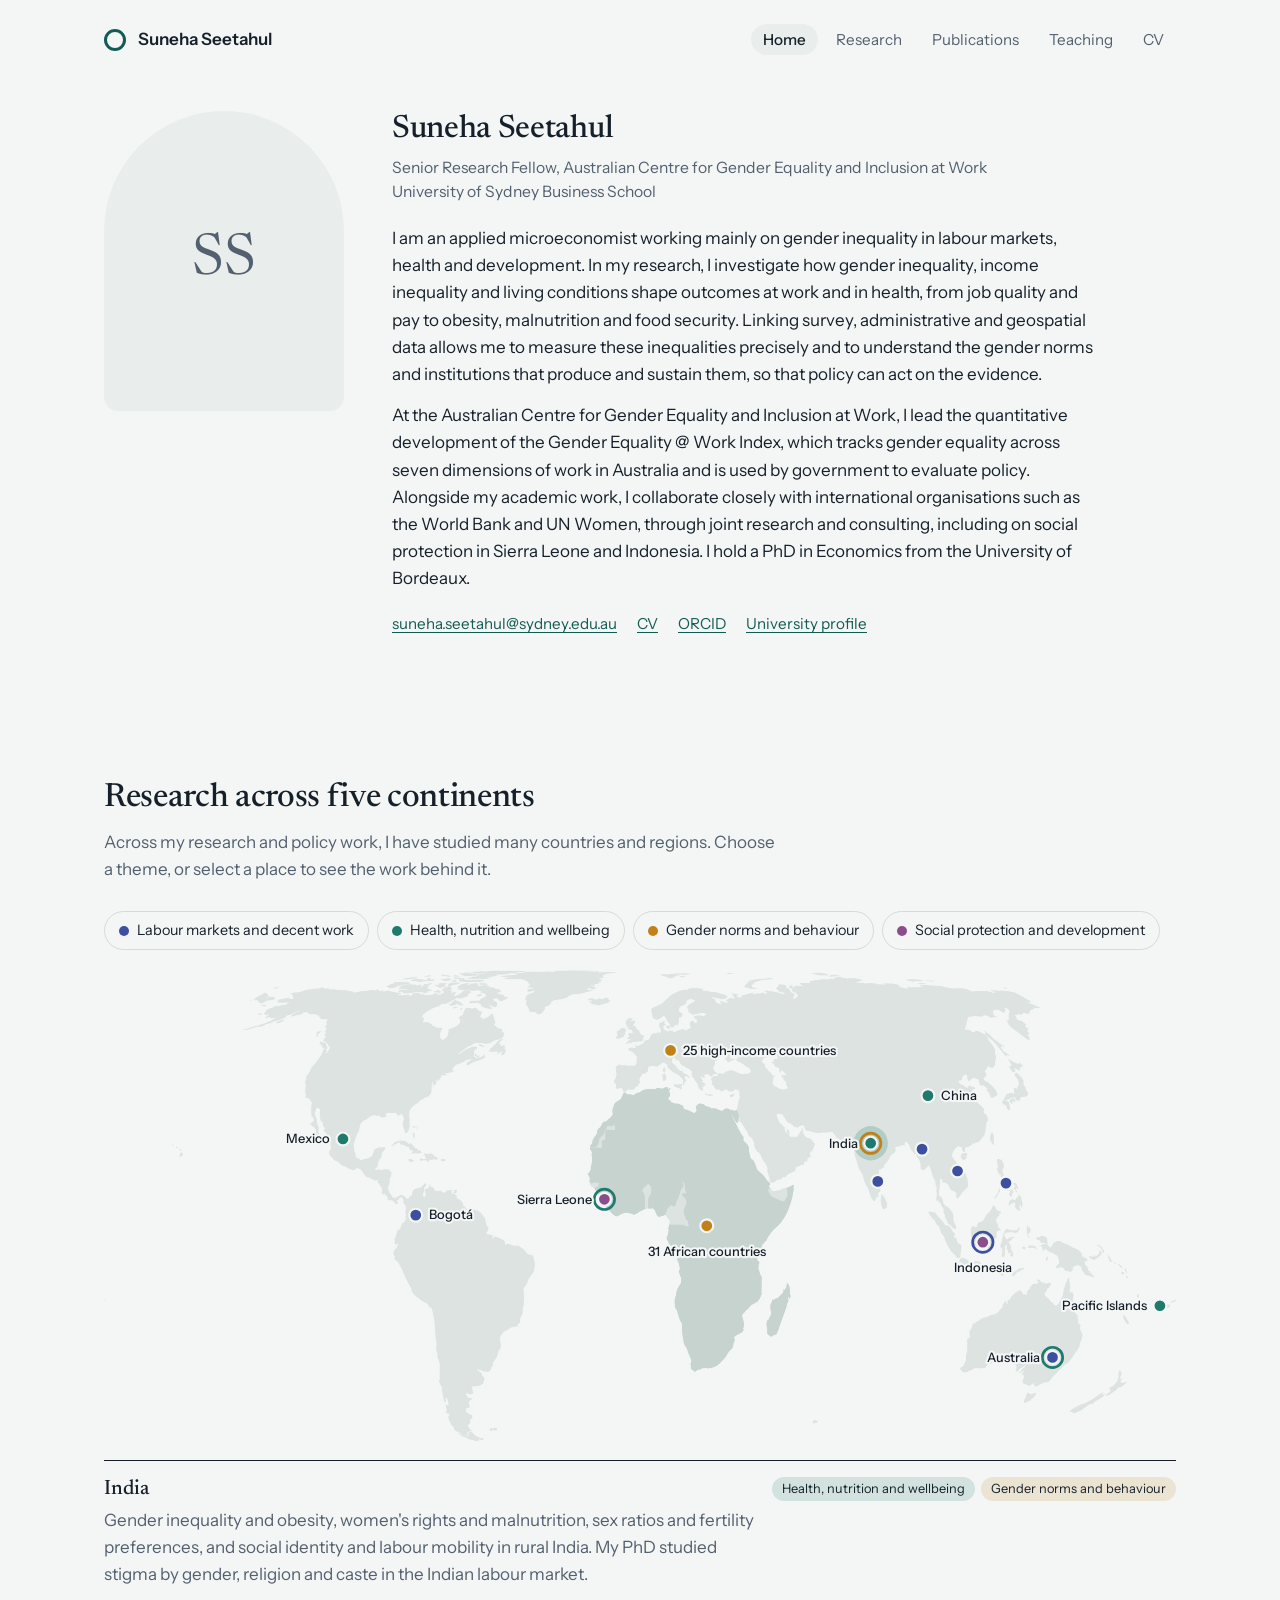
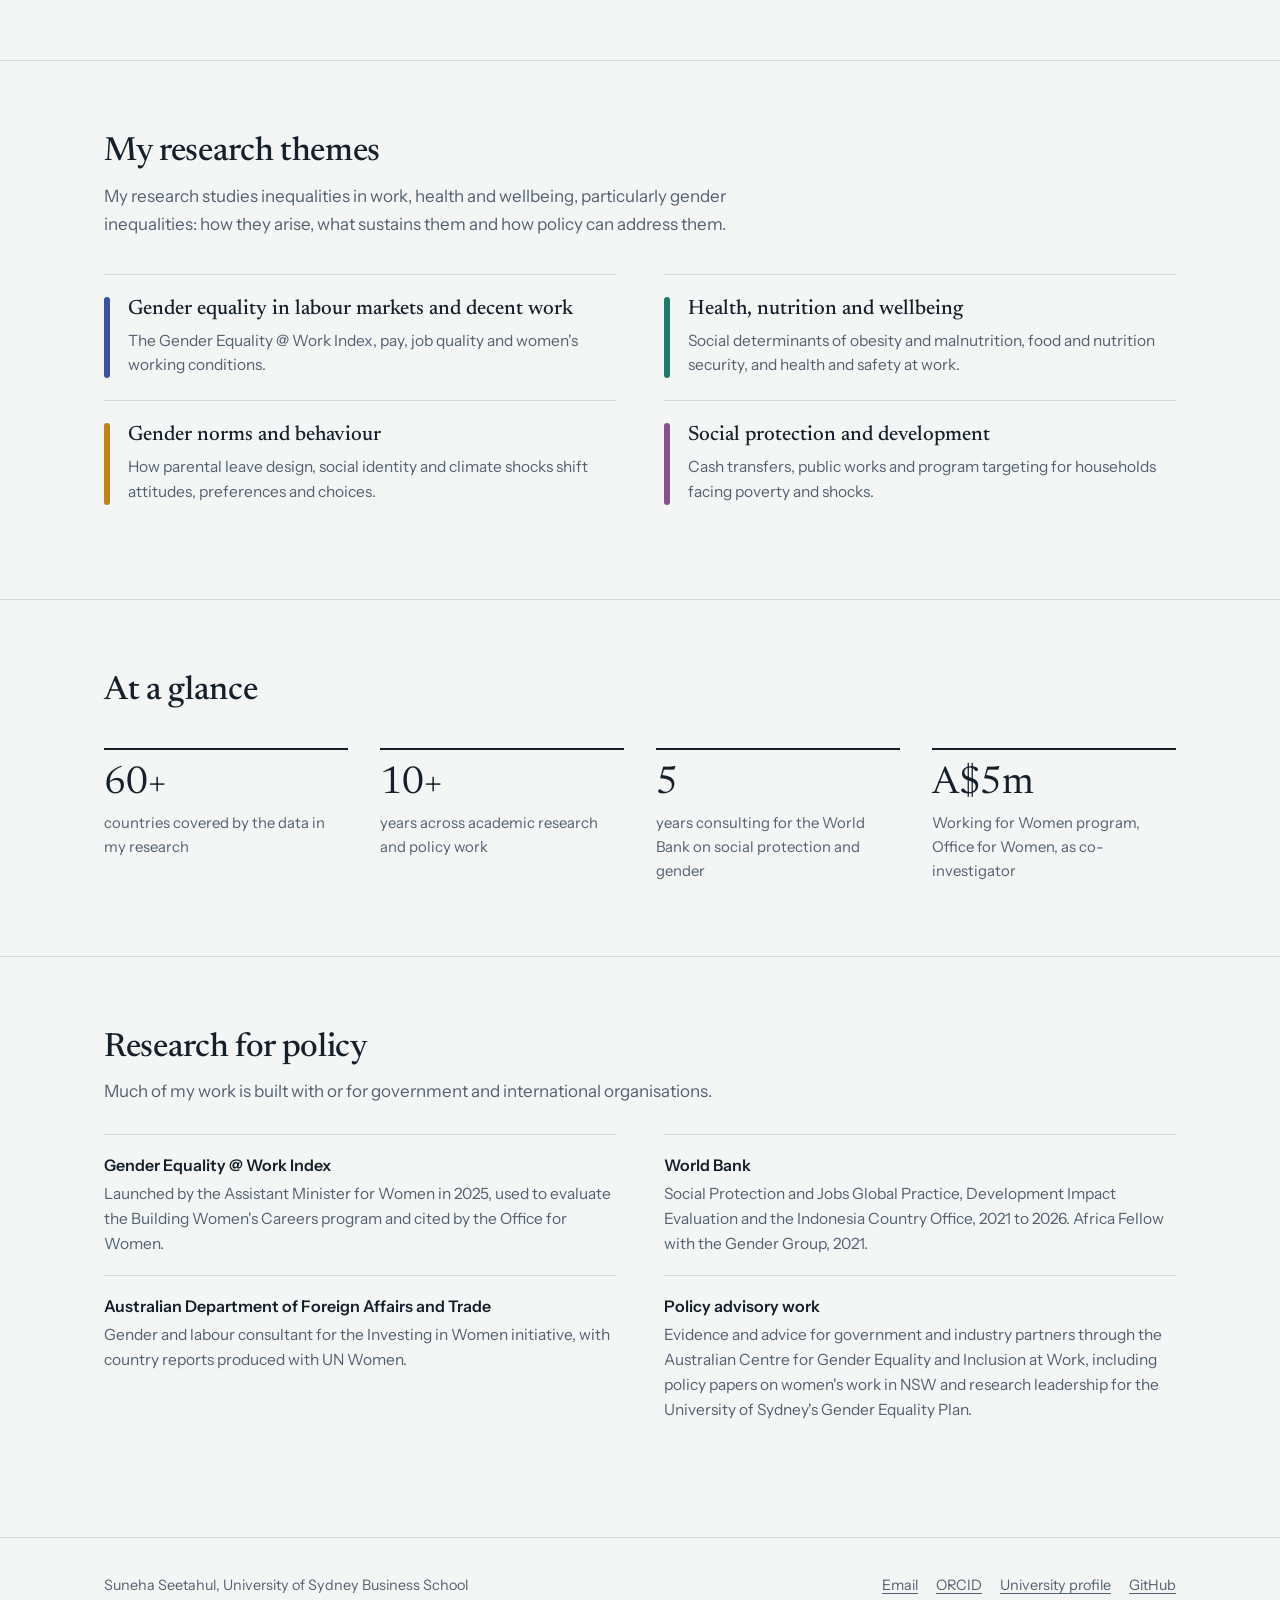
==== commit 2d755823: "Update index.html" ====
--- a/index.html
+++ b/index.html
@@ -78,7 +78,7 @@
 
   <section class="block" aria-labelledby="themes-title">
     <div class="wrap">
-      <h2 class="section-title" id="themes-title">Four connected themes</h2>
+      <h2 class="section-title" id="themes-title"> My research themes</h2>
       <p class="lede">My research studies inequalities in work, health and wellbeing, particularly gender inequalities: how they arise, what sustains them and how policy can address them.</p>
       <div class="themes">
         <a class="theme t-work" href="research.html#work"><span class="bar"></span><div><h3>Gender equality in labour markets and decent work</h3><p>The Gender Equality @ Work Index, pay, job quality and women's working conditions.</p></div></a>
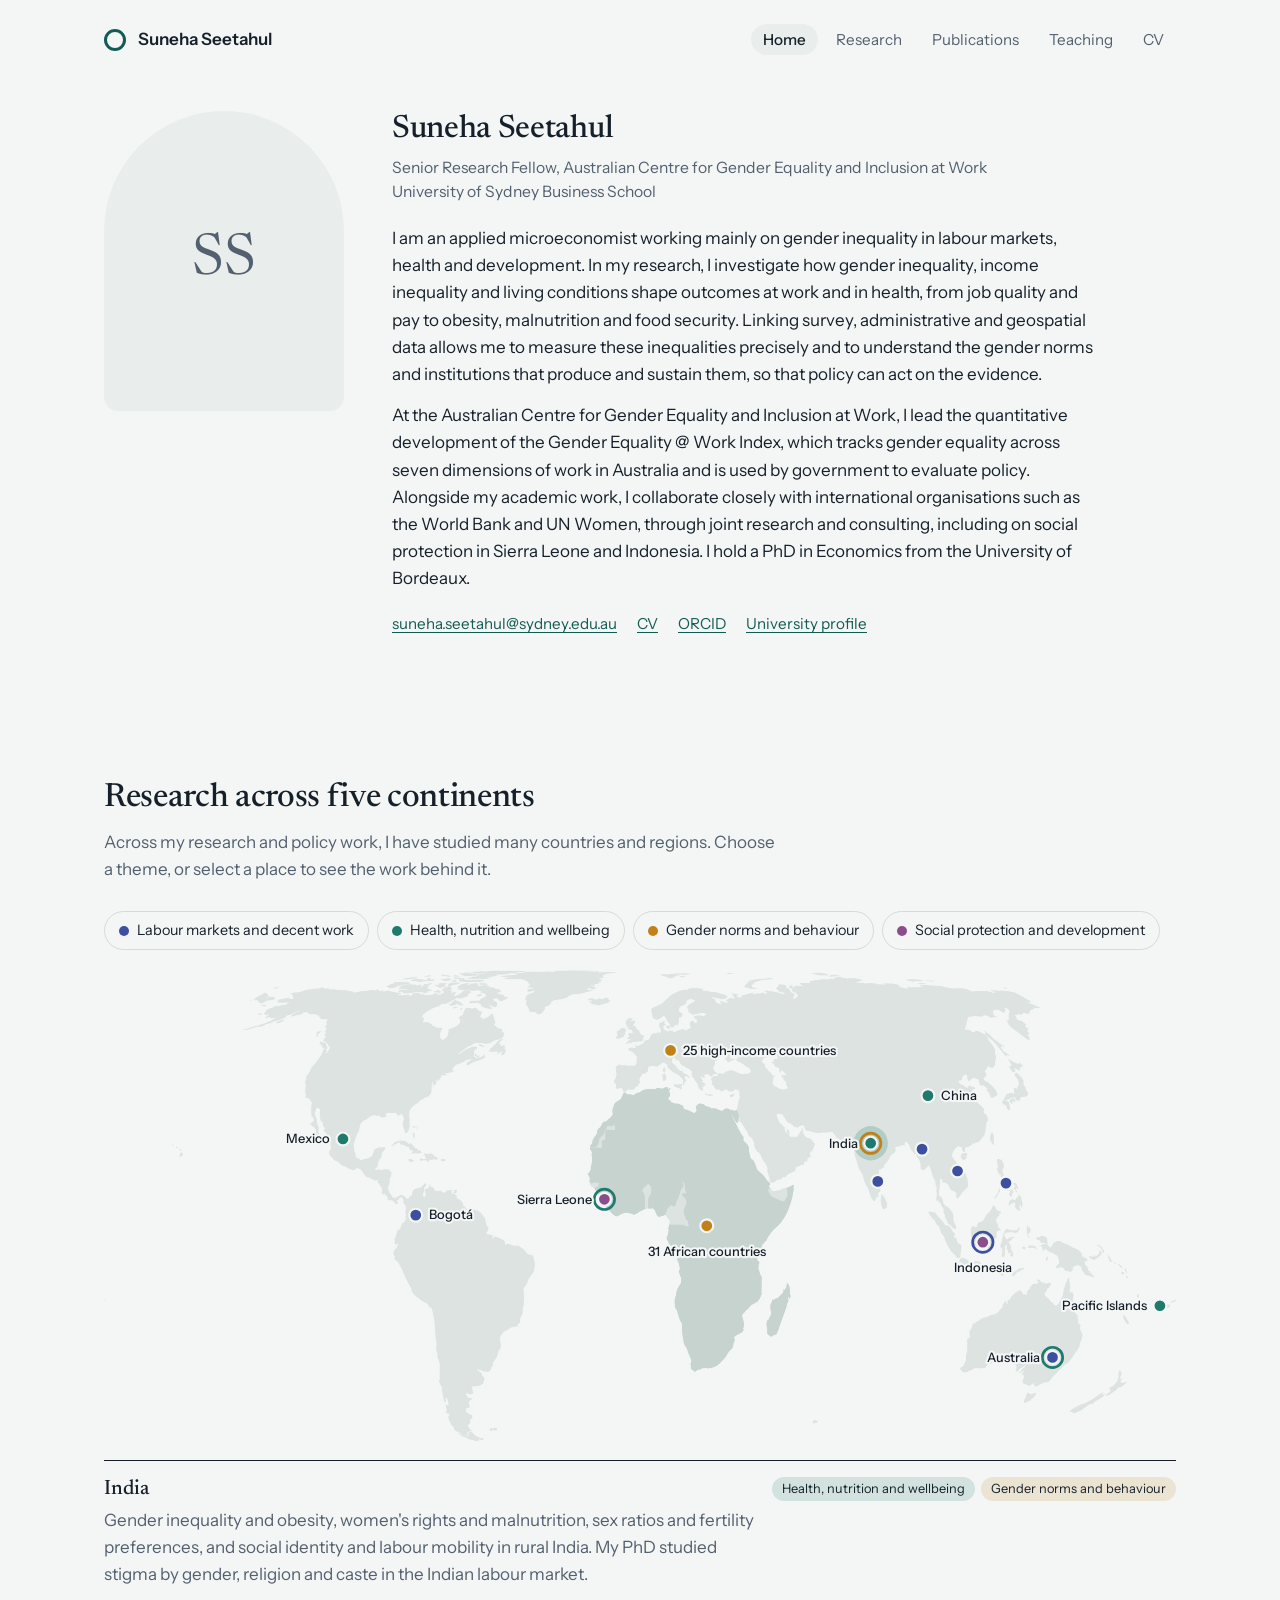
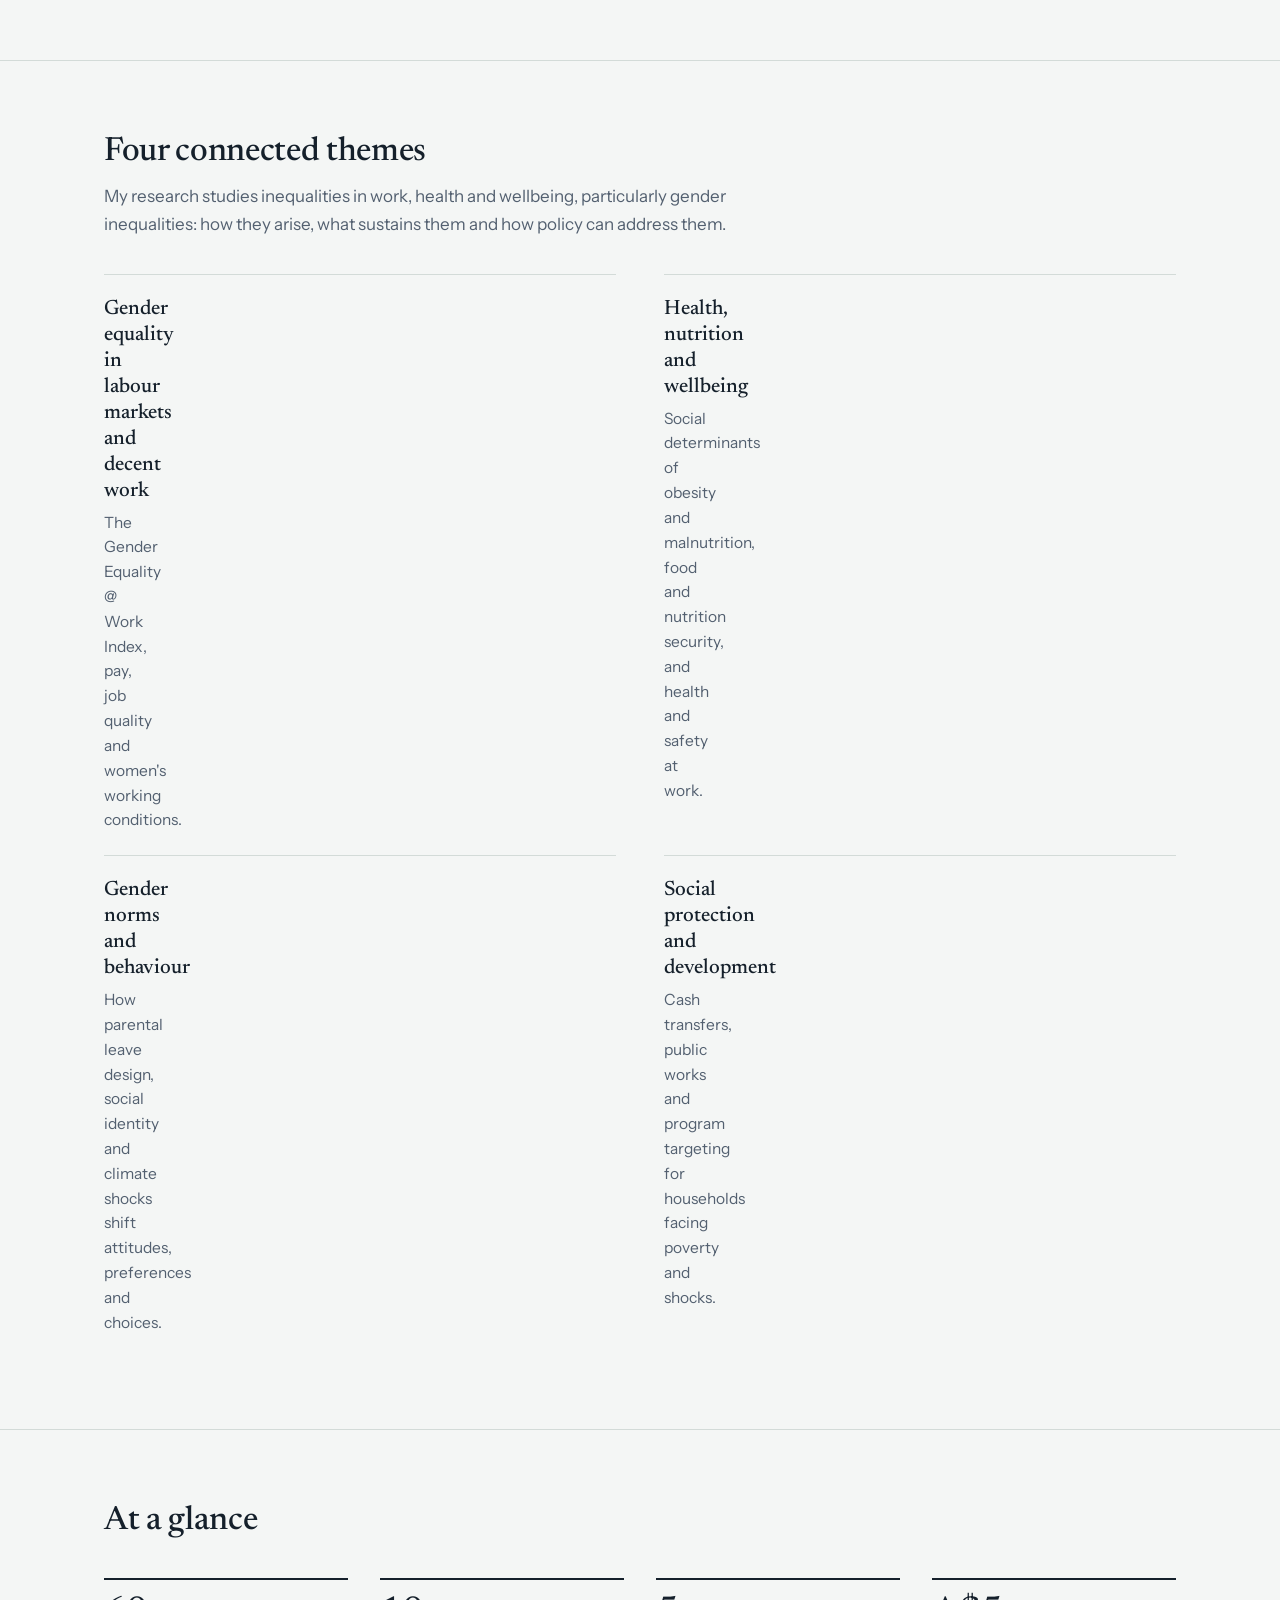
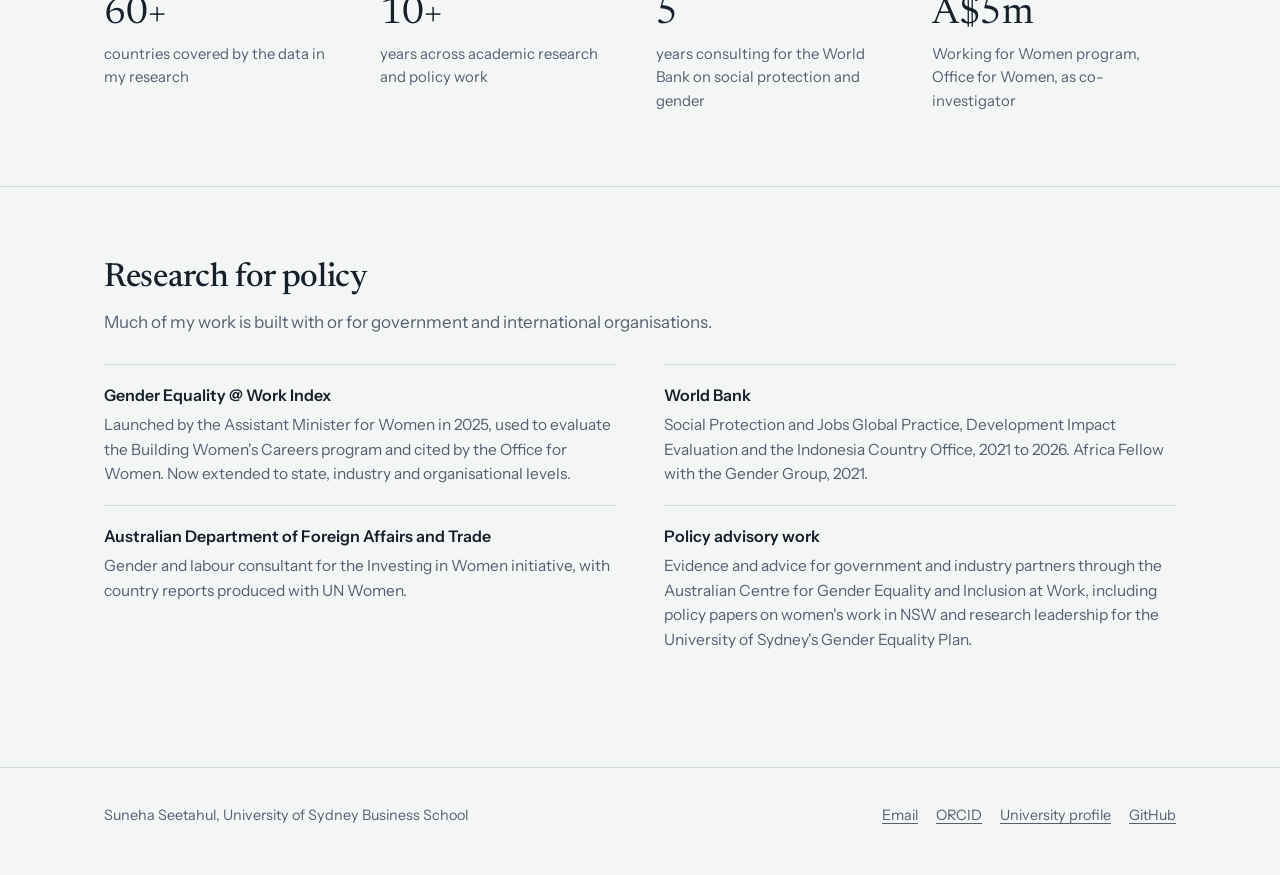
==== commit 25c10a1e: "Add files via upload" ====
--- a/index.html
+++ b/index.html
@@ -78,13 +78,13 @@
 
   <section class="block" aria-labelledby="themes-title">
     <div class="wrap">
-      <h2 class="section-title" id="themes-title"> My research themes</h2>
+      <h2 class="section-title" id="themes-title">Four connected themes</h2>
       <p class="lede">My research studies inequalities in work, health and wellbeing, particularly gender inequalities: how they arise, what sustains them and how policy can address them.</p>
       <div class="themes">
-        <a class="theme t-work" href="research.html#work"><span class="bar"></span><div><h3>Gender equality in labour markets and decent work</h3><p>The Gender Equality @ Work Index, pay, job quality and women's working conditions.</p></div></a>
-        <a class="theme t-health" href="research.html#health"><span class="bar"></span><div><h3>Health, nutrition and wellbeing</h3><p>Social determinants of obesity and malnutrition, food and nutrition security, and health and safety at work.</p></div></a>
-        <a class="theme t-norms" href="research.html#norms"><span class="bar"></span><div><h3>Gender norms and behaviour</h3><p>How parental leave design, social identity and climate shocks shift attitudes, preferences and choices.</p></div></a>
-        <a class="theme t-protection" href="research.html#protection"><span class="bar"></span><div><h3>Social protection and development</h3><p>Cash transfers, public works and program targeting for households facing poverty and shocks.</p></div></a>
+        <a class="theme t-work" href="research.html#work"><div><h3>Gender equality in labour markets and decent work</h3><p>The Gender Equality @ Work Index, pay, job quality and women's working conditions.</p></div></a>
+        <a class="theme t-health" href="research.html#health"><div><h3>Health, nutrition and wellbeing</h3><p>Social determinants of obesity and malnutrition, food and nutrition security, and health and safety at work.</p></div></a>
+        <a class="theme t-norms" href="research.html#norms"><div><h3>Gender norms and behaviour</h3><p>How parental leave design, social identity and climate shocks shift attitudes, preferences and choices.</p></div></a>
+        <a class="theme t-protection" href="research.html#protection"><div><h3>Social protection and development</h3><p>Cash transfers, public works and program targeting for households facing poverty and shocks.</p></div></a>
       </div>
     </div>
   </section>
@@ -106,7 +106,7 @@
       <h2 class="section-title" id="impact-title">Research for policy</h2>
       <p class="lede">Much of my work is built with or for government and international organisations.</p>
       <div class="impact">
-        <div><h3>Gender Equality @ Work Index</h3><p>Launched by the Assistant Minister for Women in 2025, used to evaluate the Building Women's Careers program and cited by the Office for Women.</p></div>
+        <div><h3>Gender Equality @ Work Index</h3><p>Launched by the Assistant Minister for Women in 2025, used to evaluate the Building Women's Careers program and cited by the Office for Women. Now extended to state, industry and organisational levels.</p></div>
         <div><h3>World Bank</h3><p>Social Protection and Jobs Global Practice, Development Impact Evaluation and the Indonesia Country Office, 2021 to 2026. Africa Fellow with the Gender Group, 2021.</p></div>
         <div><h3>Australian Department of Foreign Affairs and Trade</h3><p>Gender and labour consultant for the Investing in Women initiative, with country reports produced with UN Women.</p></div>
         <div><h3>Policy advisory work</h3><p>Evidence and advice for government and industry partners through the Australian Centre for Gender Equality and Inclusion at Work, including policy papers on women's work in NSW and research leadership for the University of Sydney's Gender Equality Plan.</p></div>
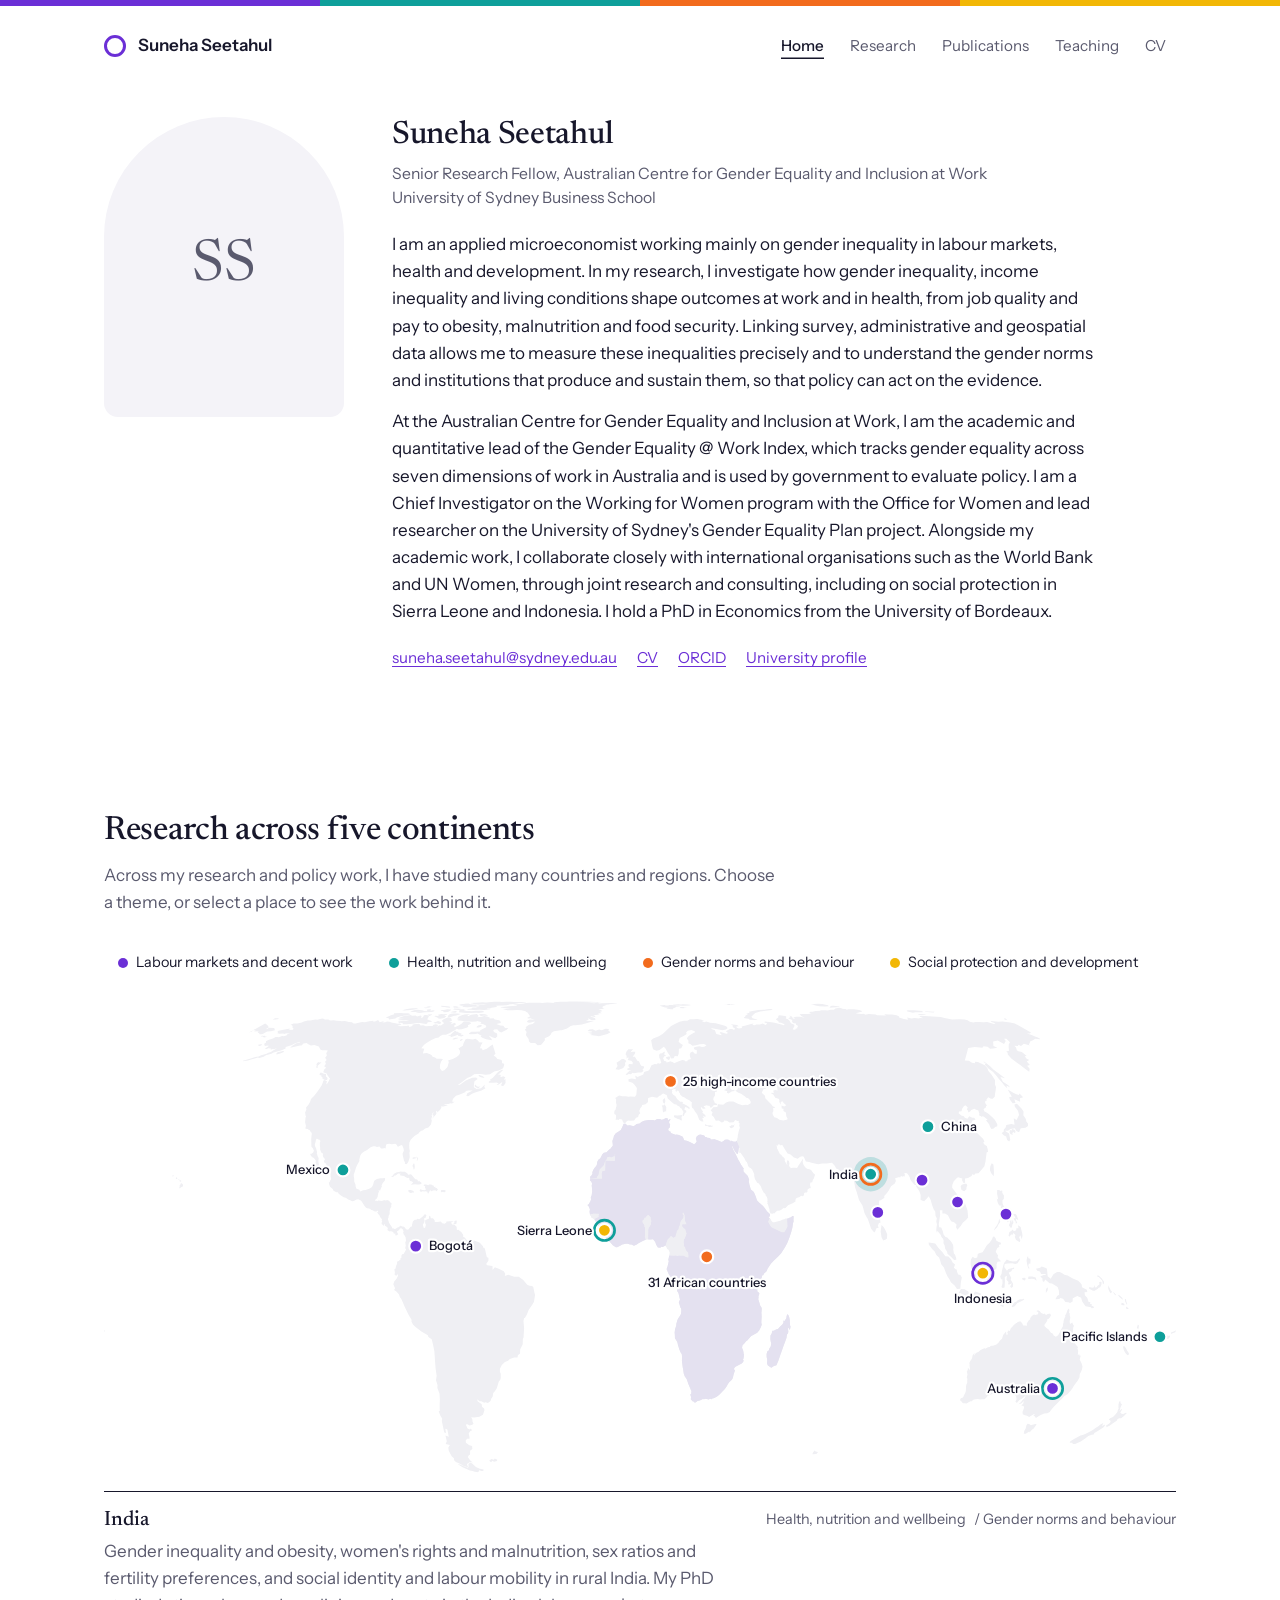
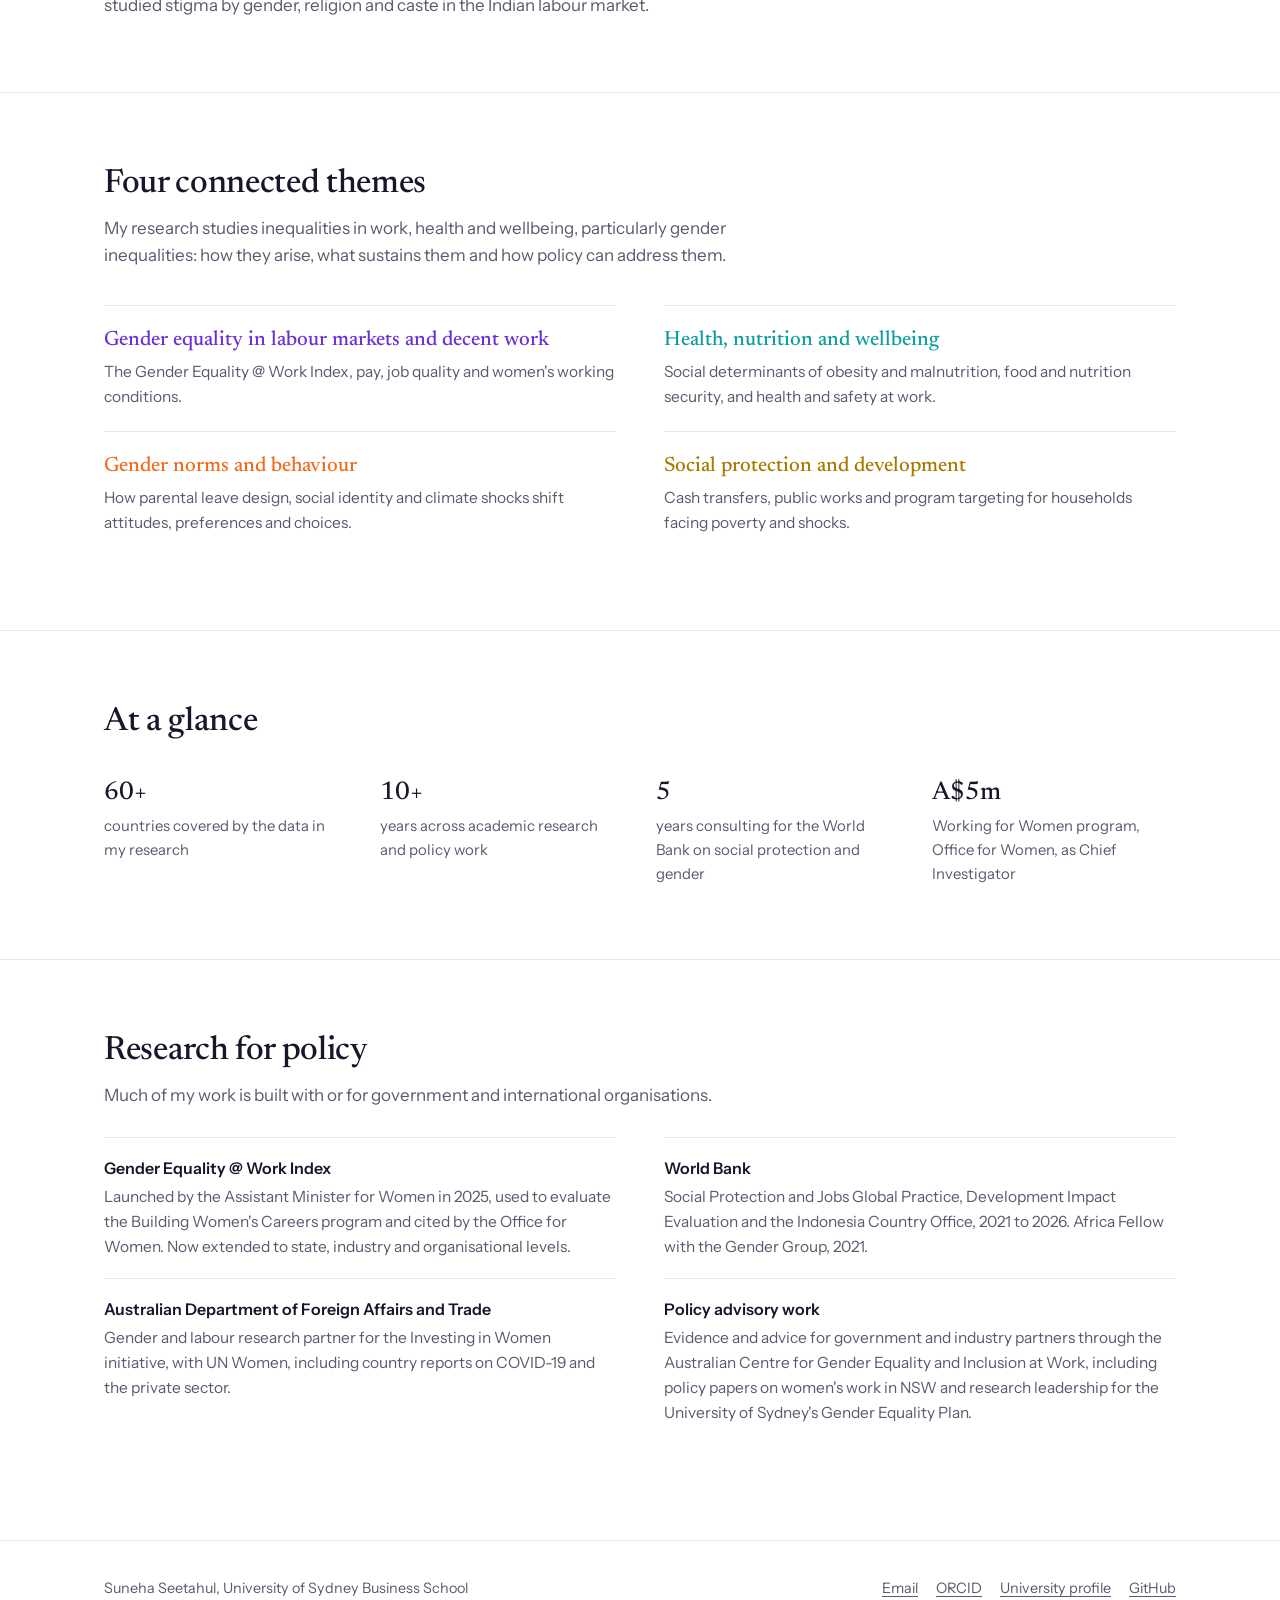
==== commit 934ce952: "Add files via upload" ====
--- a/index.html
+++ b/index.html
@@ -40,7 +40,7 @@
       <h1>Suneha Seetahul</h1>
       <p class="role">Senior Research Fellow, Australian Centre for Gender Equality and Inclusion at Work<br>University of Sydney Business School</p>
       <p>I am an applied microeconomist working mainly on gender inequality in labour markets, health and development. In my research, I investigate how gender inequality, income inequality and living conditions shape outcomes at work and in health, from job quality and pay to obesity, malnutrition and food security. Linking survey, administrative and geospatial data allows me to measure these inequalities precisely and to understand the gender norms and institutions that produce and sustain them, so that policy can act on the evidence.</p>
-      <p>At the Australian Centre for Gender Equality and Inclusion at Work, I lead the quantitative development of the Gender Equality @ Work Index, which tracks gender equality across seven dimensions of work in Australia and is used by government to evaluate policy. Alongside my academic work, I collaborate closely with international organisations such as the World Bank and UN Women, through joint research and consulting, including on social protection in Sierra Leone and Indonesia. I hold a PhD in Economics from the University of Bordeaux.</p>
+      <p>At the Australian Centre for Gender Equality and Inclusion at Work, I am the academic and quantitative lead of the Gender Equality @ Work Index, which tracks gender equality across seven dimensions of work in Australia and is used by government to evaluate policy. I am a Chief Investigator on the Working for Women program with the Office for Women and lead researcher on the University of Sydney's Gender Equality Plan project. Alongside my academic work, I collaborate closely with international organisations such as the World Bank and UN Women, through joint research and consulting, including on social protection in Sierra Leone and Indonesia. I hold a PhD in Economics from the University of Bordeaux.</p>
       <p class="bio-links"><a href="mailto:suneha.seetahul@sydney.edu.au">suneha.seetahul@sydney.edu.au</a><a href="cv.pdf">CV</a><a href="https://orcid.org/0000-0003-4393-0550">ORCID</a><a href="https://profiles.sydney.edu.au/suneha.seetahul/">University profile</a></p>
     </div>
   </div>
@@ -96,7 +96,7 @@
         <div><b>60+</b><span>countries covered by the data in my research</span></div>
         <div><b>10+</b><span>years across academic research and policy work</span></div>
         <div><b>5</b><span>years consulting for the World Bank on social protection and gender</span></div>
-        <div><b>A$5m</b><span>Working for Women program, Office for Women, as co-investigator</span></div>
+        <div><b>A$5m</b><span>Working for Women program, Office for Women, as Chief Investigator</span></div>
       </div>
     </div>
   </section>
@@ -108,7 +108,7 @@
       <div class="impact">
         <div><h3>Gender Equality @ Work Index</h3><p>Launched by the Assistant Minister for Women in 2025, used to evaluate the Building Women's Careers program and cited by the Office for Women. Now extended to state, industry and organisational levels.</p></div>
         <div><h3>World Bank</h3><p>Social Protection and Jobs Global Practice, Development Impact Evaluation and the Indonesia Country Office, 2021 to 2026. Africa Fellow with the Gender Group, 2021.</p></div>
-        <div><h3>Australian Department of Foreign Affairs and Trade</h3><p>Gender and labour consultant for the Investing in Women initiative, with country reports produced with UN Women.</p></div>
+        <div><h3>Australian Department of Foreign Affairs and Trade</h3><p>Gender and labour research partner for the Investing in Women initiative, with UN Women, including country reports on COVID-19 and the private sector.</p></div>
         <div><h3>Policy advisory work</h3><p>Evidence and advice for government and industry partners through the Australian Centre for Gender Equality and Inclusion at Work, including policy papers on women's work in NSW and research leadership for the University of Sydney's Gender Equality Plan.</p></div>
       </div>
     </div>
--- a/style.css
+++ b/style.css
@@ -1,35 +1,37 @@
 /* Suneha Seetahul: shared styles */
 :root {
-  --paper: #F4F6F5;
-  --paper-2: #E9EEEC;
-  --ink: #15202B;
-  --slate: #536070;
-  --rule: #D3DBD8;
-  --land: #DCE3E0;
-  --land-hi: #C6D3CE;
-  --link: #135C55;
-  --health: #1F7A6D;
-  --norms: #C2801A;
-  --work: #3D4F9F;
-  --protection: #8A4E8C;
+  --paper: #FFFFFF;
+  --paper-2: #F4F3F8;
+  --ink: #17172B;
+  --slate: #5A5A6E;
+  --rule: #E6E6EC;
+  --land: #EFEFF3;
+  --land-hi: #E4E1F0;
+  --link: #6B2FD6;
+  --work: #6B2FD6;
+  --health: #0E9F9A;
+  --norms: #F26B1D;
+  --protection: #F2B705;
+  --protection-text: #A87A00;
   --serif: "Newsreader", Georgia, serif;
   --sans: "Instrument Sans", system-ui, sans-serif;
   color-scheme: light;
 }
 @media (prefers-color-scheme: dark) {
   :root:not([data-theme="light"]) {
-    --paper: #10171C;
-    --paper-2: #18232A;
-    --ink: #E5ECEA;
-    --slate: #9AA8AF;
-    --rule: #2A373E;
-    --land: #223038;
-    --land-hi: #2E4048;
-    --link: #74C7BC;
-    --health: #4FB3A3;
-    --norms: #E3A64A;
-    --work: #8C9DE6;
-    --protection: #C08AC2;
+    --paper: #131320;
+    --paper-2: #1C1C2C;
+    --ink: #ECECF4;
+    --slate: #A4A4B8;
+    --rule: #2C2C3E;
+    --land: #242436;
+    --land-hi: #302E48;
+    --link: #B69CFF;
+    --work: #A98BF5;
+    --health: #3FC9C3;
+    --norms: #FF8A47;
+    --protection: #F5C842;
+    --protection-text: #F5C842;
     color-scheme: dark;
   }
 }
@@ -63,10 +65,10 @@
 nav.main ul { list-style: none; margin: 0; padding: 0; display: flex; gap: 6px; flex-wrap: wrap; }
 nav.main a {
   color: var(--slate); text-decoration: none; font-size: 0.95rem;
-  padding: 6px 12px; border-radius: 999px;
-}
-nav.main a:hover { color: var(--ink); background: var(--paper-2); }
-nav.main a[aria-current="page"] { color: var(--ink); background: var(--paper-2); font-weight: 500; }
+  padding: 4px 0; margin: 0 10px;
+}
+nav.main a:hover { color: var(--ink); }
+nav.main a[aria-current="page"] { color: var(--ink); font-weight: 500; box-shadow: inset 0 -1.5px 0 var(--ink); }
 
 /* Type */
 h1, h2, h3 { margin: 0; }
@@ -139,12 +141,12 @@
 .filters { display: flex; flex-wrap: wrap; gap: 8px; margin-top: 28px; }
 .filters button {
   font: inherit; font-size: 0.9rem; cursor: pointer; color: var(--ink);
-  background: transparent; border: 1px solid var(--rule); border-radius: 999px;
+  background: transparent; border: 0; border-radius: 0;
   padding: 7px 14px; display: inline-flex; align-items: center; gap: 8px;
 }
-.filters button:hover { border-color: var(--c, var(--ink)); }
-.filters button[aria-pressed="true"] { background: var(--c, var(--ink)); border-color: var(--c, var(--ink)); color: var(--paper); }
-.filters button[aria-pressed="true"] .theme-dot { background: var(--paper); }
+.filters button:hover { color: var(--ink); text-decoration: underline; text-underline-offset: 5px; }
+.filters button[aria-pressed="true"] { color: var(--ink); font-weight: 600; text-decoration: underline; text-decoration-color: var(--c, var(--ink)); text-decoration-thickness: 2px; text-underline-offset: 5px; }
+.filters button[aria-pressed="true"] .theme-dot { background: var(--c); }
 
 .map-wrap { position: relative; margin-top: 20px; }
 .map { width: 100%; height: auto; display: block; overflow: visible; }
@@ -167,15 +169,16 @@
 .map-caption h3 { font: 500 1.3rem/1.25 var(--serif); }
 .map-caption p { margin: 4px 0 0; color: var(--slate); max-width: 70ch; }
 .map-caption .tags { display: flex; gap: 6px; flex-wrap: wrap; justify-content: end; }
-.chip { font-size: 0.8rem; padding: 2px 10px; border-radius: 999px; background: color-mix(in srgb, var(--c) 16%, transparent); color: var(--ink); white-space: nowrap; }
+.chip { font-size: 0.9rem; color: var(--slate); white-space: nowrap; }
+.chip + .chip::before { content: "/ "; margin-left: 2px; }
 
 /* Theme list (home) */
 .themes { display: grid; grid-template-columns: repeat(2, minmax(0, 1fr)); gap: 0 48px; margin-top: 36px; }
 .themes a.theme {
-  display: grid; grid-template-columns: 6px 1fr; gap: 18px; padding: 22px 0;
+  display: block; padding: 22px 0;
   border-top: 1px solid var(--rule); text-decoration: none; color: var(--ink);
 }
-.themes a.theme .bar { background: var(--c); border-radius: 3px; }
+.themes a.theme .bar { display: none; }
 .themes a.theme h3 { font: 500 1.3rem/1.25 var(--serif); }
 .themes a.theme p { margin: 6px 0 0; color: var(--slate); font-size: 0.97rem; }
 .themes a.theme:hover h3 { color: var(--c); }
@@ -195,8 +198,8 @@
 
 /* Figures strip */
 .figures { display: grid; grid-template-columns: repeat(4, minmax(0, 1fr)); gap: 32px; margin-top: 36px; }
-.figures div { border-top: 2px solid var(--ink); padding-top: 14px; }
-.figures b { display: block; font: 400 2.4rem/1.05 var(--serif); letter-spacing: -0.01em; }
+.figures div { padding-top: 0; }
+.figures b { display: block; font: 500 1.6rem/1.1 var(--serif); }
 .figures span { display: block; color: var(--slate); font-size: 0.93rem; margin-top: 8px; }
 
 /* Impact */
@@ -215,17 +218,13 @@
 .rtheme .desc { margin: 0 0 24px; max-width: 64ch; }
 
 ul.works { list-style: none; margin: 0; padding: 0; }
-ul.works li { padding: 14px 0 14px 18px; border-left: 2px solid var(--rule); position: relative; }
-ul.works li:hover { border-left-color: var(--c); }
+ul.works li { padding: 12px 0; position: relative; }
+
 .wt { font-weight: 500; display: block; }
 .wt a { color: var(--ink); text-decoration: none; }
 .wt a:hover { color: var(--link); text-decoration: underline; }
 .wm { color: var(--slate); font-size: 0.93rem; display: block; }
-.status {
-  display: inline-block; font-size: 0.78rem; font-weight: 500; color: var(--ink);
-  background: color-mix(in srgb, var(--c, var(--link)) 16%, transparent);
-  padding: 1px 9px; border-radius: 999px; margin-left: 6px; vertical-align: 2px; white-space: nowrap;
-}
+.status { font-style: italic; font-weight: 400; color: var(--slate); font-size: 0.93rem; margin-left: 6px; }
 
 /* Publications */
 .pubgroup { margin-top: 48px; }
@@ -237,7 +236,9 @@
 ol.pubs .title { font-weight: 500; }
 ol.pubs .meta { display: block; color: var(--slate); font-size: 0.93rem; }
 ol.pubs .venue { font-style: italic; }
-ol.pubs .tdots { display: flex; gap: 5px; padding-top: 6px; }
+ol.pubs .rank { display: inline-block; margin-left: 4px; padding: 0 7px; border: 1px solid var(--rule); border-radius: 999px; font-size: 0.8rem; font-style: normal; white-space: nowrap; }
+.pub-note { color: var(--slate); font-size: 0.93rem; font-style: italic; margin: 0 0 8px; }
+ol.pubs .tdots { display: none; }
 .pub-filter { display: flex; flex-wrap: wrap; gap: 8px; margin-bottom: 40px; }
 
 /* Grants table */
@@ -291,3 +292,17 @@
   table.grants td:last-child { white-space: normal; }
   table.grants .yr { width: auto; }
 }
+
+/* SDGs */
+.sdgs { margin: 28px 0 0; color: var(--slate); font-size: 0.95rem; max-width: 80ch; line-height: 1.7; }
+.rtheme .sdg { margin-top: 10px; font-size: 0.88rem; color: var(--slate); }
+
+/* Bright accents */
+body::before { content: ""; display: block; height: 6px; background: linear-gradient(90deg, var(--work) 0 25%, var(--health) 25% 50%, var(--norms) 50% 75%, var(--protection) 75%); }
+.brand .mark { border-color: var(--work); }
+.map[data-active="norms"] .africa { fill: color-mix(in srgb, var(--norms) 25%, var(--land)); }
+.themes a.theme h3, .rtheme h2 { color: var(--c, var(--ink)); }
+.themes a.theme.t-protection h3, .rtheme.t-protection h2 { color: var(--protection-text); }
+.themes a.theme:hover h3 { text-decoration: underline; text-underline-offset: 4px; }
+section.block + section.block { border-top-color: var(--rule); }
+.tgrid .tlist + h2 { margin-top: 36px; }
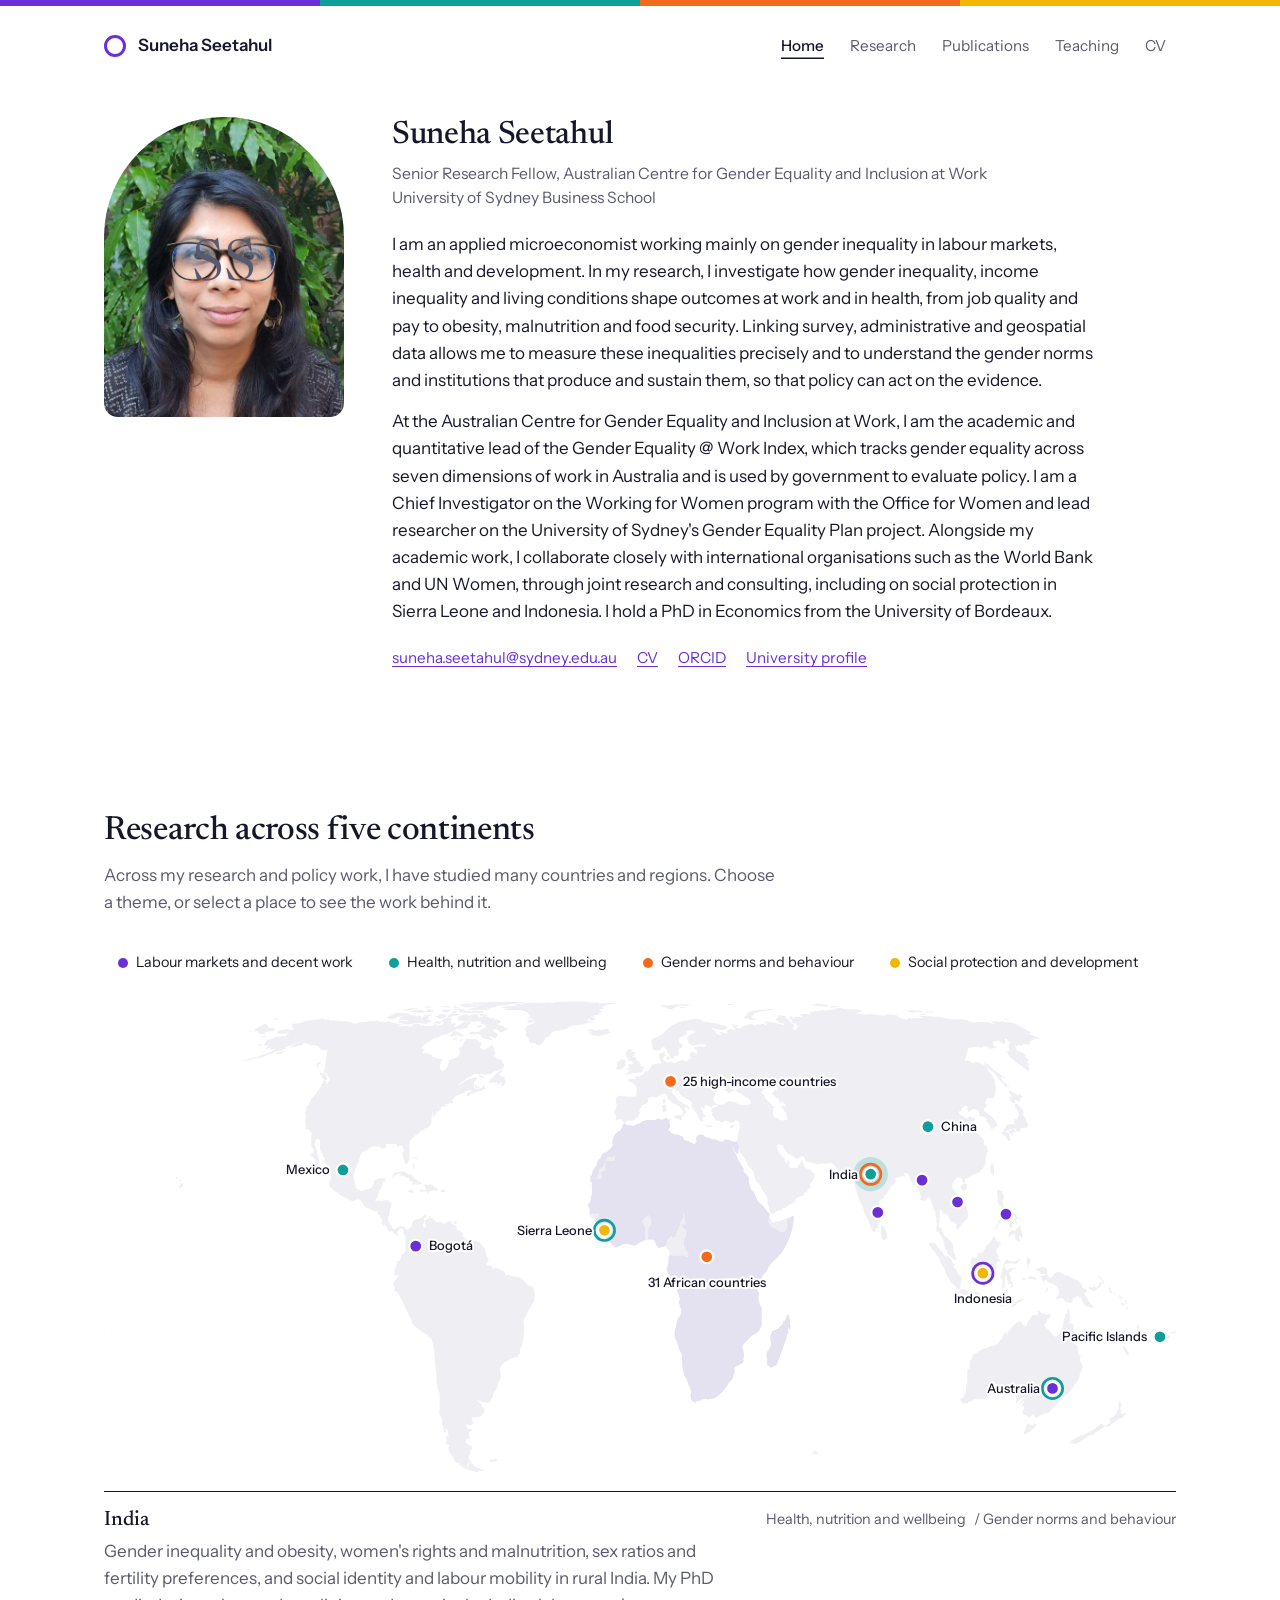
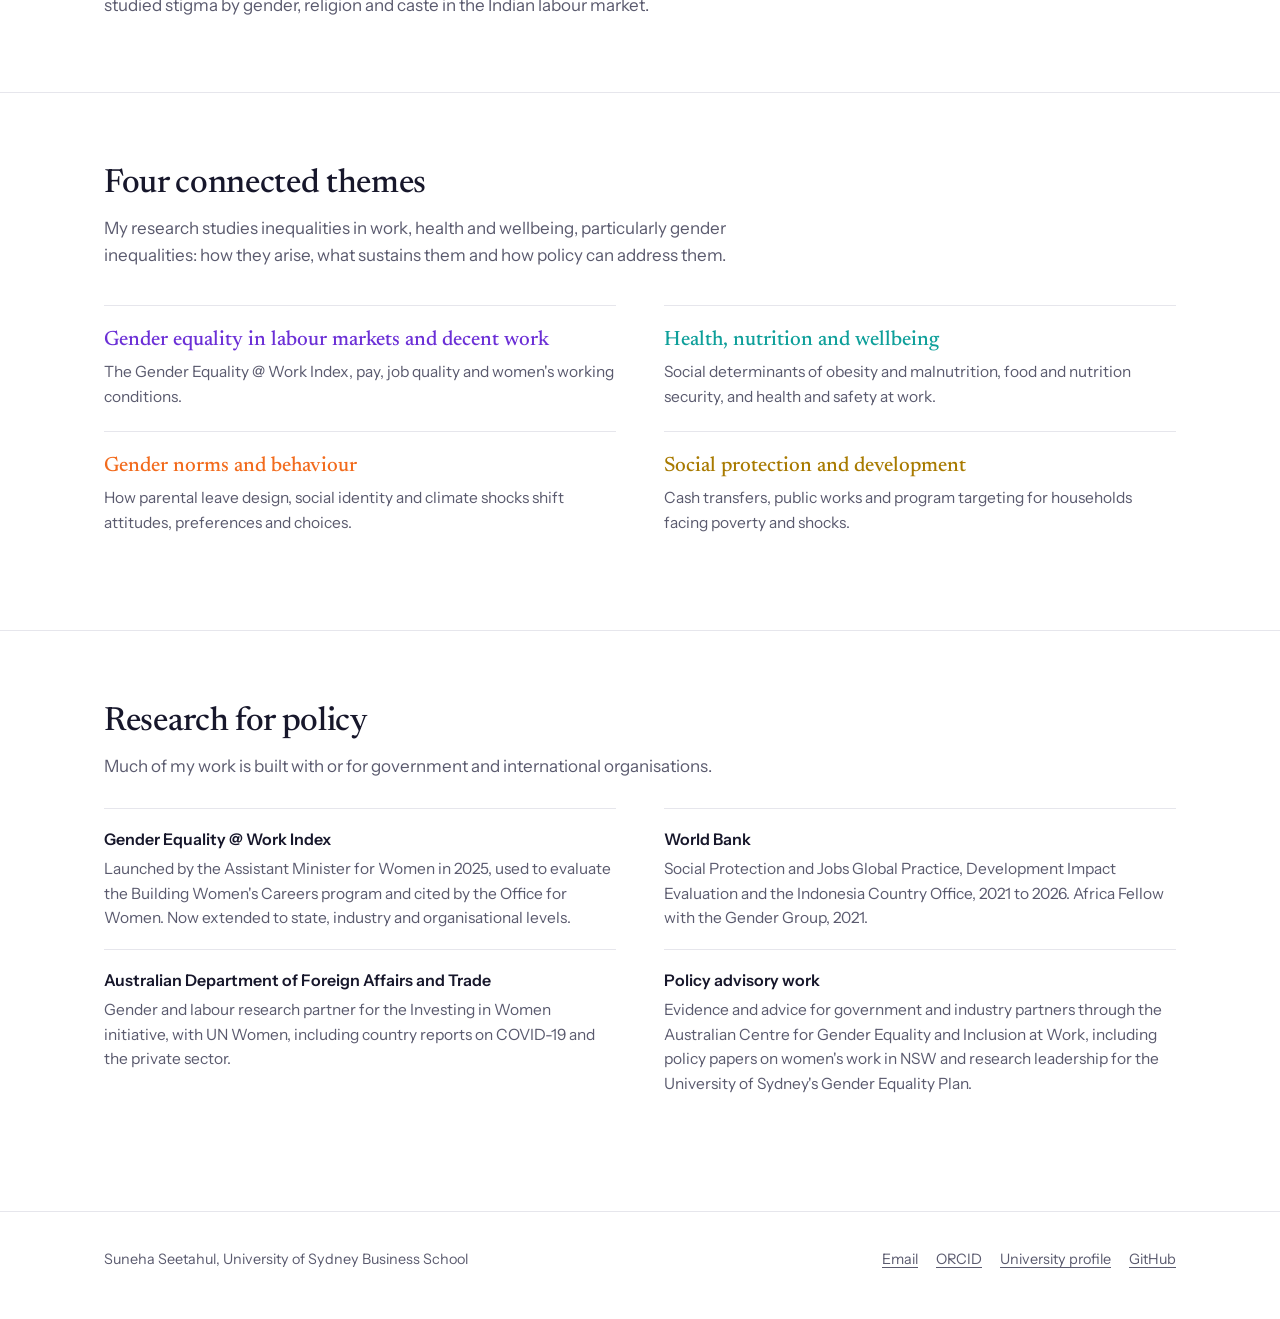
==== commit 169c7723: "Add files via upload" ====
--- a/index.html
+++ b/index.html
@@ -89,17 +89,6 @@
     </div>
   </section>
 
-  <section class="block" aria-labelledby="figures-title">
-    <div class="wrap">
-      <h2 class="section-title" id="figures-title">At a glance</h2>
-      <div class="figures">
-        <div><b>60+</b><span>countries covered by the data in my research</span></div>
-        <div><b>10+</b><span>years across academic research and policy work</span></div>
-        <div><b>5</b><span>years consulting for the World Bank on social protection and gender</span></div>
-        <div><b>A$5m</b><span>Working for Women program, Office for Women, as Chief Investigator</span></div>
-      </div>
-    </div>
-  </section>
 
   <section class="block" aria-labelledby="impact-title">
     <div class="wrap">
--- a/style.css
+++ b/style.css
@@ -306,3 +306,5 @@
 .themes a.theme:hover h3 { text-decoration: underline; text-underline-offset: 4px; }
 section.block + section.block { border-top-color: var(--rule); }
 .tgrid .tlist + h2 { margin-top: 36px; }
+.tgrid-2 { grid-template-columns: repeat(2, minmax(0, 1fr)); }
+@media (max-width: 900px) { .tgrid-2 { grid-template-columns: 1fr; } }
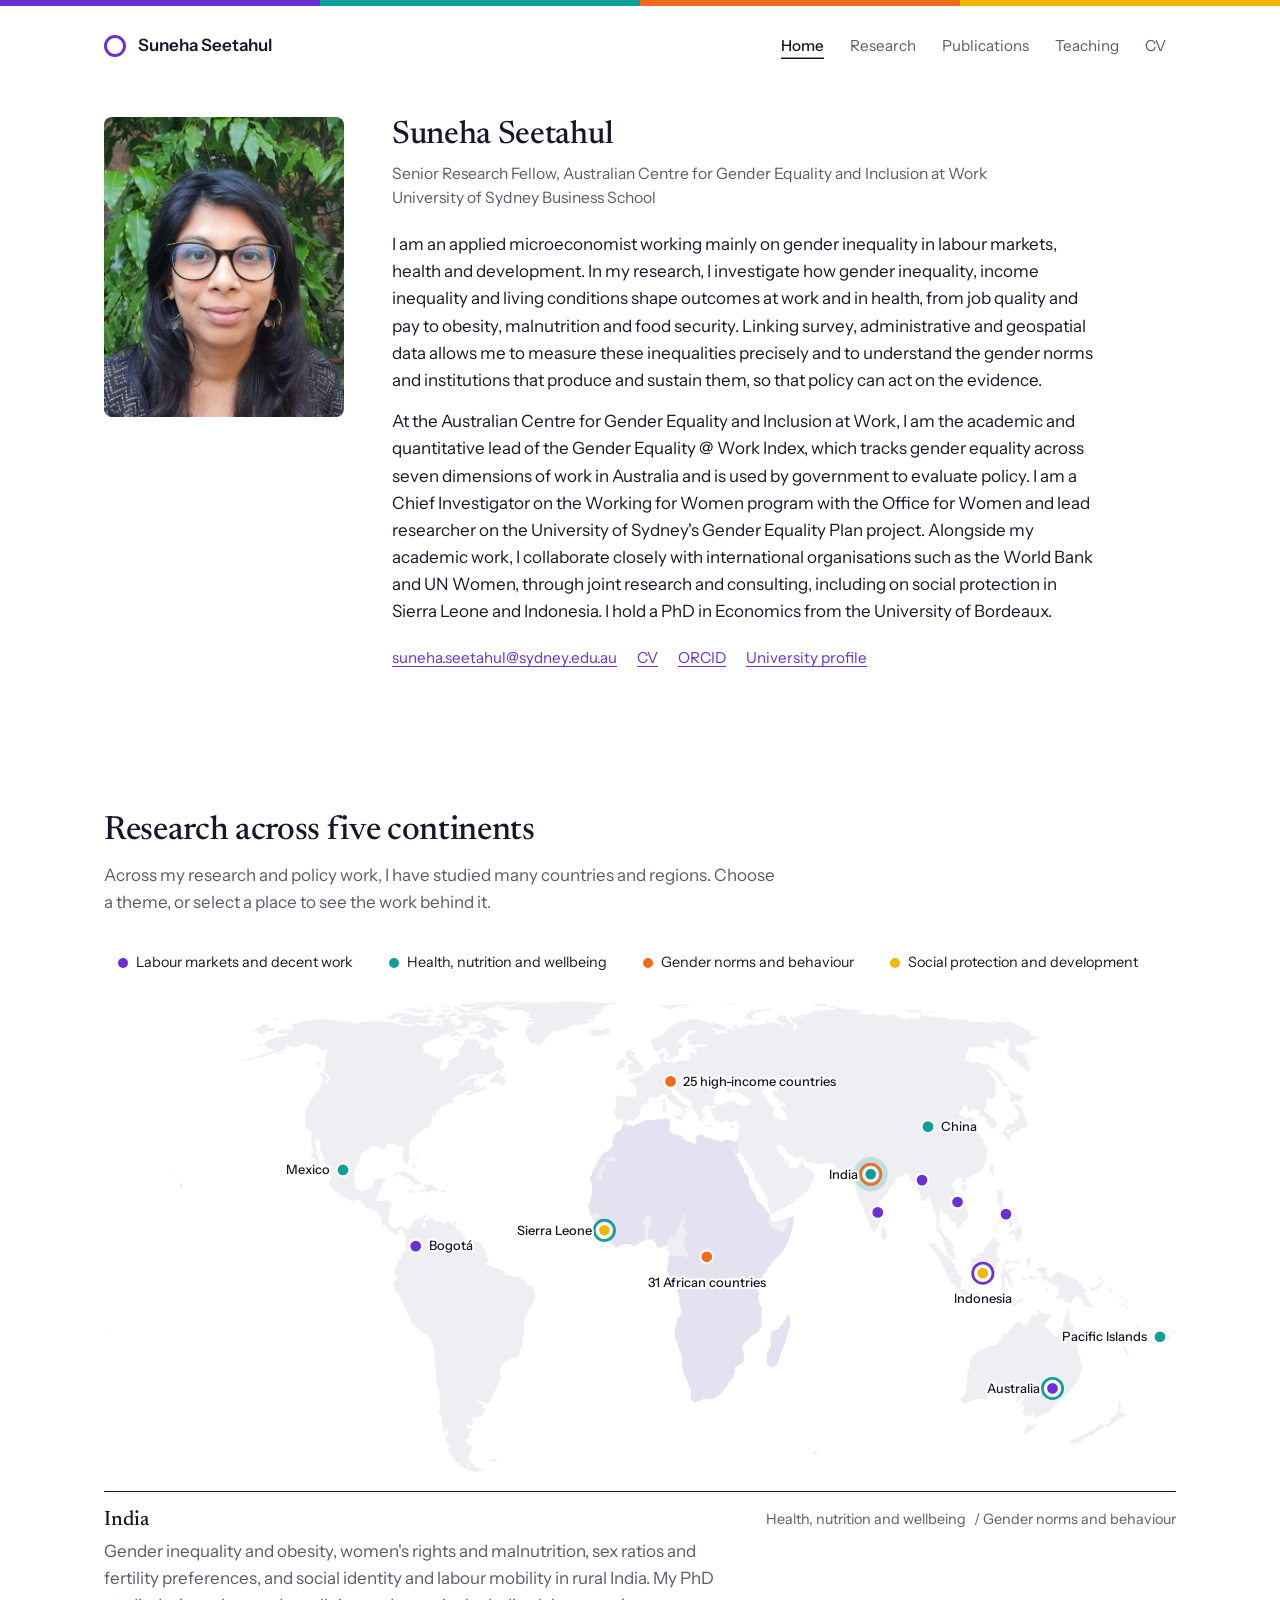
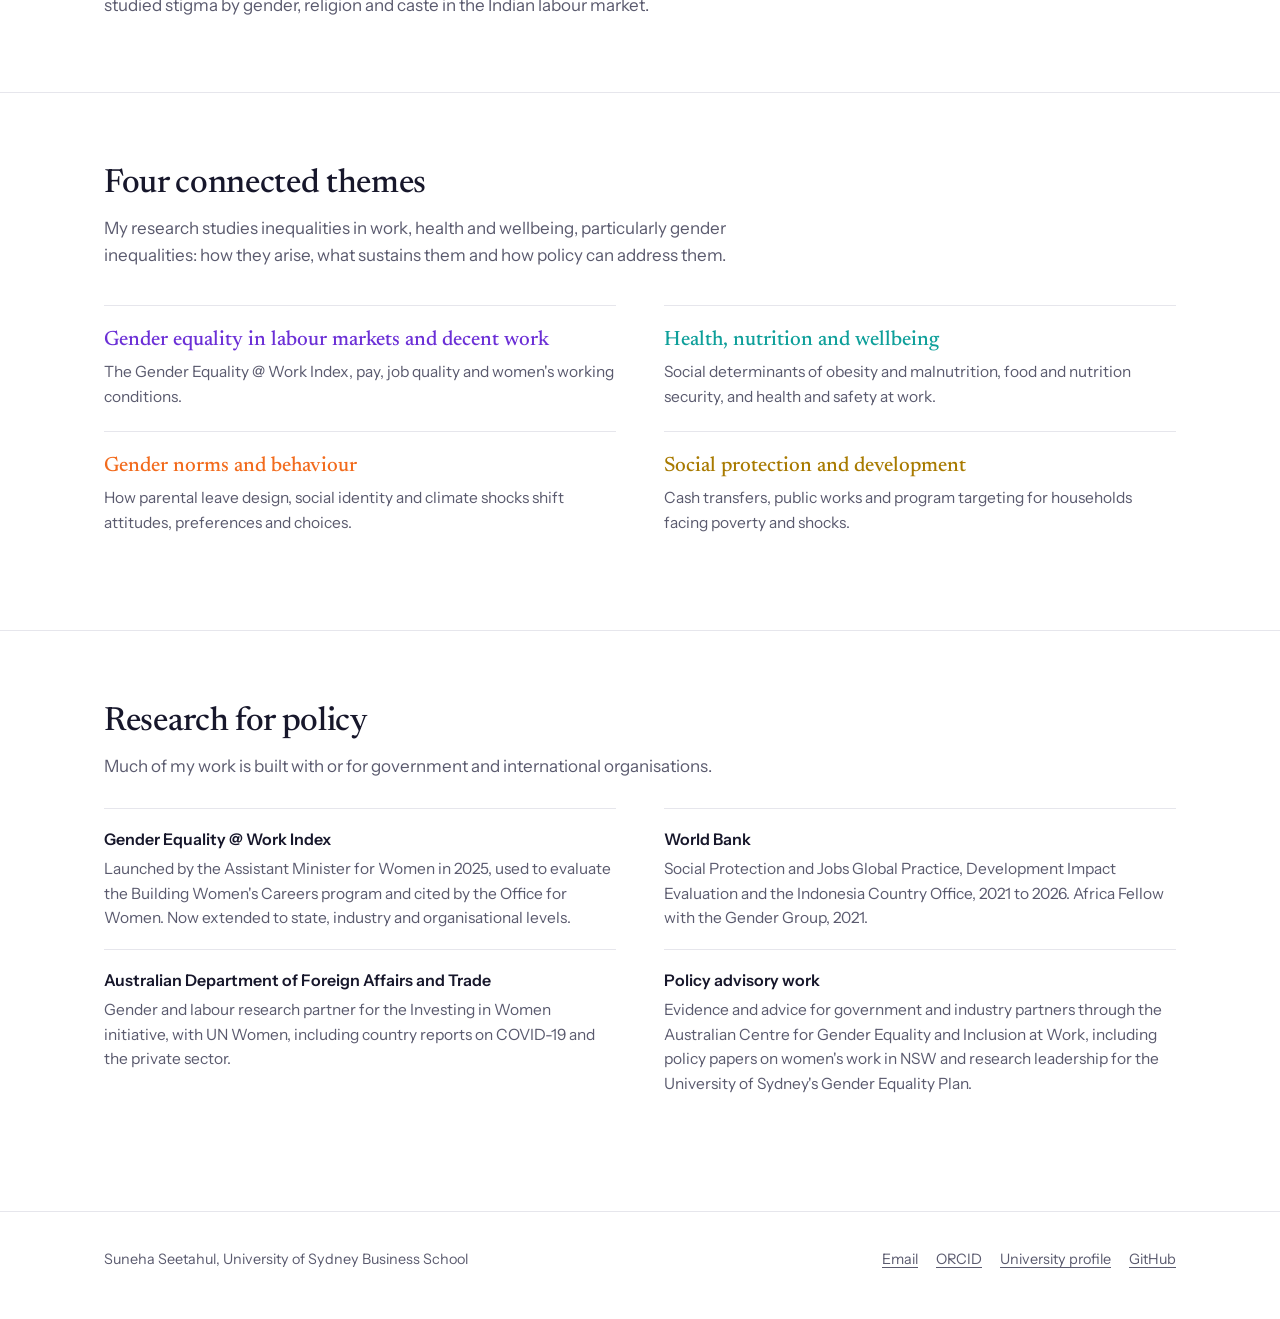
==== commit 080b4714: "Add files via upload" ====
--- a/index.html
+++ b/index.html
@@ -32,8 +32,7 @@
   <div class="wrap bio">
     <figure class="portrait">
       <div class="frame">
-        <span class="fallback" aria-hidden="true">SS</span>
-        <img src="photo.jpg" alt="Portrait of Suneha Seetahul" onerror="this.remove()">
+        <img src="photo.jpg" alt="Portrait of Suneha Seetahul">
       </div>
     </figure>
     <div class="bio-text">
--- a/style.css
+++ b/style.css
@@ -102,10 +102,10 @@
 
 .portrait { position: relative; justify-self: end; width: 100%; max-width: 360px; }
 .portrait .frame {
-  aspect-ratio: 4 / 5; border-radius: 180px 180px 18px 18px; overflow: hidden;
+  aspect-ratio: 4 / 5; border-radius: 8px; overflow: hidden;
   background: var(--paper-2); position: relative;
 }
-.portrait img { width: 100%; height: 100%; object-fit: cover; }
+.portrait img { display: block; width: 100%; height: 100%; object-fit: cover; }
 .portrait .fallback {
   position: absolute; inset: 0; display: grid; place-items: center;
   font: 400 5rem/1 var(--serif); color: var(--slate);
@@ -120,7 +120,7 @@
 /* Bio (home) */
 .bio { display: grid; grid-template-columns: 240px minmax(0, 1fr); gap: 48px; align-items: start; padding-top: 32px; padding-bottom: 56px; }
 .bio .portrait { margin: 0; max-width: 240px; justify-self: start; }
-.bio .portrait .frame { border-radius: 120px 120px 14px 14px; }
+.bio .portrait .frame { border-radius: 8px; }
 .bio .portrait .fallback { font-size: 3.6rem; }
 .bio h1 { font: 500 2rem/1.15 var(--serif); letter-spacing: -0.01em; }
 .bio .role { color: var(--slate); margin: 8px 0 22px; font-size: 0.98rem; line-height: 1.5; }
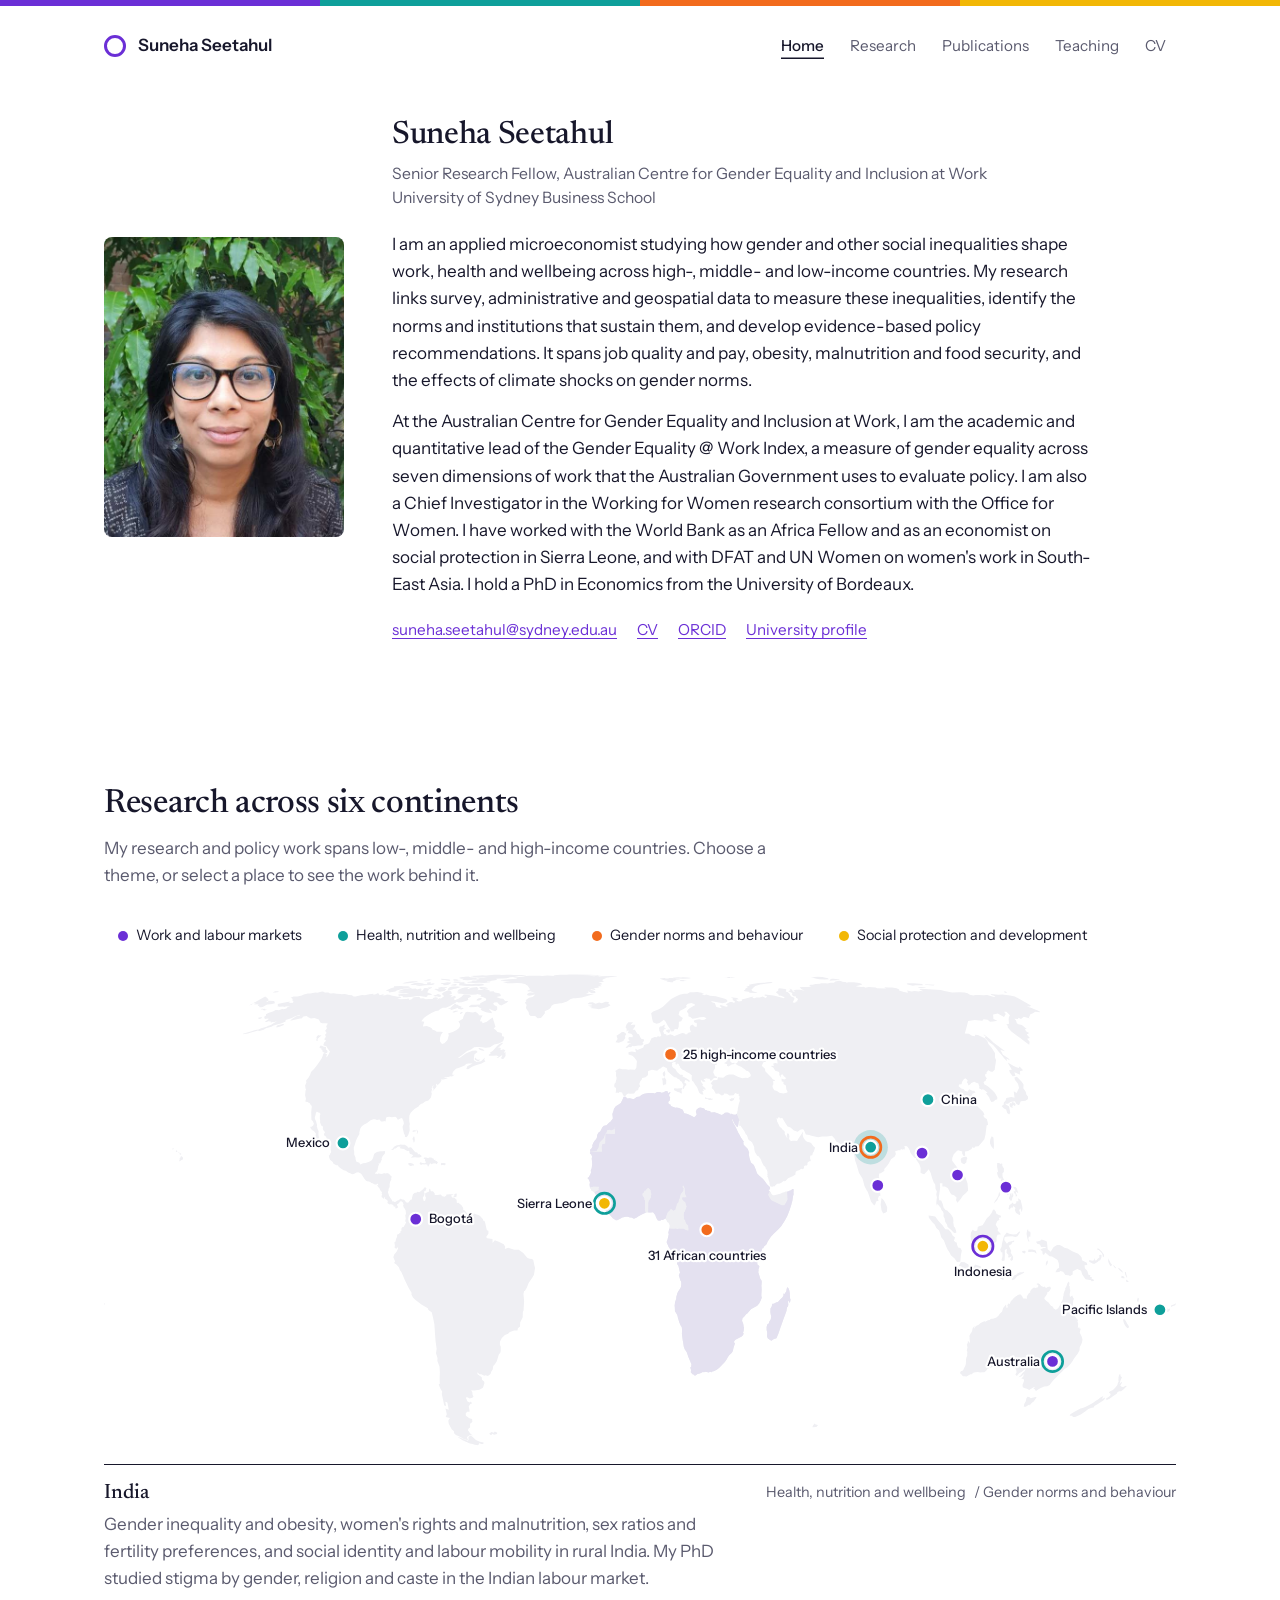
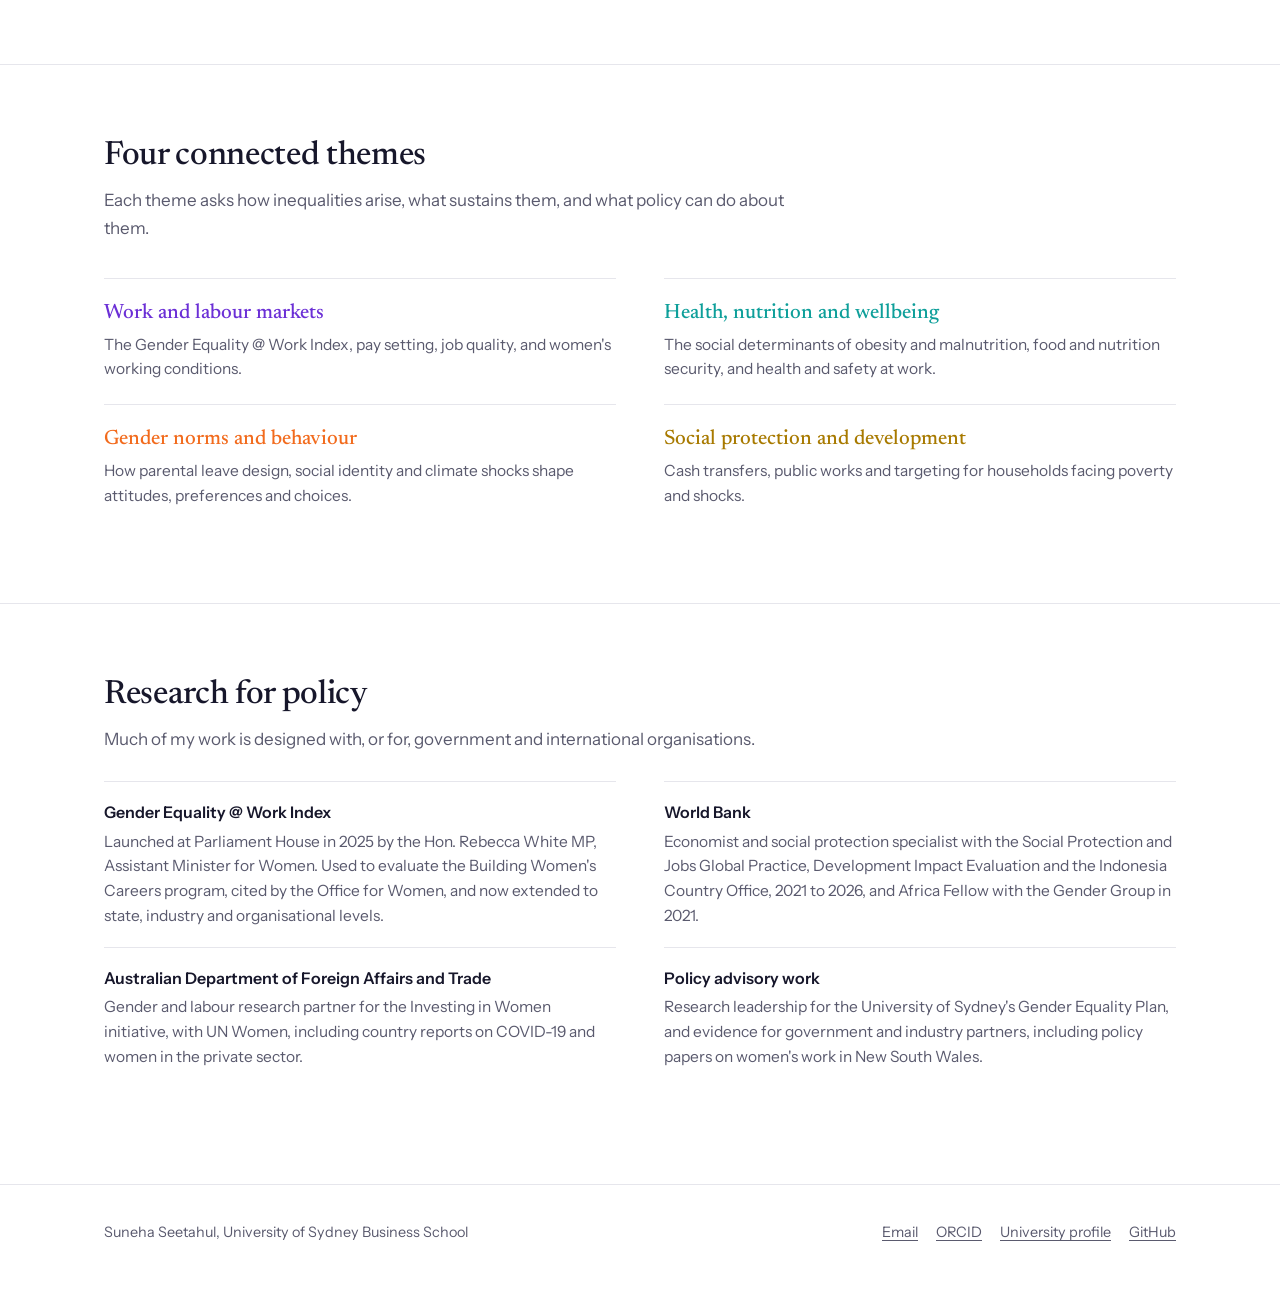
==== commit 7081e20b: "Add files via upload" ====
--- a/index.html
+++ b/index.html
@@ -4,11 +4,11 @@
 <meta charset="utf-8">
 <meta name="viewport" content="width=device-width, initial-scale=1">
 <title>Suneha Seetahul</title>
-<meta name="description" content="Suneha Seetahul is an applied microeconomist at the University of Sydney researching how gender norms, policies and institutions shape inequalities in health, nutrition and work.">
+<meta name="description" content="Suneha Seetahul is an applied microeconomist at the University of Sydney studying how gender and social inequalities shape work, health and wellbeing.">
 <link rel="preconnect" href="https://fonts.googleapis.com">
 <link rel="preconnect" href="https://fonts.gstatic.com" crossorigin>
 <link href="https://fonts.googleapis.com/css2?family=Instrument+Sans:wght@400;500;600&family=Newsreader:opsz,wght@6..72,400;6..72,500&display=swap" rel="stylesheet">
-<link rel="stylesheet" href="style.css">
+<link rel="stylesheet" href="style.css?v=20261026b">
 </head>
 <body>
 <a class="skip" href="#main">Skip to content</a>
@@ -31,15 +31,15 @@
 <main id="main">
   <div class="wrap bio">
     <figure class="portrait">
-      <div class="frame">
+      <div class="frame" style="border-radius: 8px;">
         <img src="photo.jpg" alt="Portrait of Suneha Seetahul">
       </div>
     </figure>
     <div class="bio-text">
       <h1>Suneha Seetahul</h1>
       <p class="role">Senior Research Fellow, Australian Centre for Gender Equality and Inclusion at Work<br>University of Sydney Business School</p>
-      <p>I am an applied microeconomist working mainly on gender inequality in labour markets, health and development. In my research, I investigate how gender inequality, income inequality and living conditions shape outcomes at work and in health, from job quality and pay to obesity, malnutrition and food security. Linking survey, administrative and geospatial data allows me to measure these inequalities precisely and to understand the gender norms and institutions that produce and sustain them, so that policy can act on the evidence.</p>
-      <p>At the Australian Centre for Gender Equality and Inclusion at Work, I am the academic and quantitative lead of the Gender Equality @ Work Index, which tracks gender equality across seven dimensions of work in Australia and is used by government to evaluate policy. I am a Chief Investigator on the Working for Women program with the Office for Women and lead researcher on the University of Sydney's Gender Equality Plan project. Alongside my academic work, I collaborate closely with international organisations such as the World Bank and UN Women, through joint research and consulting, including on social protection in Sierra Leone and Indonesia. I hold a PhD in Economics from the University of Bordeaux.</p>
+      <p>I am an applied microeconomist studying how gender and other social inequalities shape work, health and wellbeing across high-, middle- and low-income countries. My research links survey, administrative and geospatial data to measure these inequalities, identify the norms and institutions that sustain them, and develop evidence-based policy recommendations. It spans job quality and pay, obesity, malnutrition and food security, and the effects of climate shocks on gender norms.</p>
+      <p>At the Australian Centre for Gender Equality and Inclusion at Work, I am the academic and quantitative lead of the Gender Equality @ Work Index, a measure of gender equality across seven dimensions of work that the Australian Government uses to evaluate policy. I am also a Chief Investigator in the Working for Women research consortium with the Office for Women. I have worked with the World Bank as an Africa Fellow and as an economist on social protection in Sierra Leone, and with DFAT and UN Women on women's work in South-East Asia. I hold a PhD in Economics from the University of Bordeaux.</p>
       <p class="bio-links"><a href="mailto:suneha.seetahul@sydney.edu.au">suneha.seetahul@sydney.edu.au</a><a href="cv.pdf">CV</a><a href="https://orcid.org/0000-0003-4393-0550">ORCID</a><a href="https://profiles.sydney.edu.au/suneha.seetahul/">University profile</a></p>
     </div>
   </div>
@@ -48,12 +48,12 @@
     <div class="wrap">
       <div class="map-head">
         <div>
-          <h2 class="section-title" id="map-title">Research across five continents</h2>
-          <p class="lede">Across my research and policy work, I have studied many countries and regions. Choose a theme, or select a place to see the work behind it.</p>
+          <h2 class="section-title" id="map-title">Research across six continents</h2>
+          <p class="lede">My research and policy work spans low-, middle- and high-income countries. Choose a theme, or select a place to see the work behind it.</p>
         </div>
       </div>
       <div class="filters" role="group" aria-label="Filter places by research theme">
-        <button type="button" class="t-work" data-theme="work" aria-pressed="false"><span class="theme-dot"></span>Labour markets and decent work</button>
+        <button type="button" class="t-work" data-theme="work" aria-pressed="false"><span class="theme-dot"></span>Work and labour markets</button>
         <button type="button" class="t-health" data-theme="health" aria-pressed="false"><span class="theme-dot"></span>Health, nutrition and wellbeing</button>
         <button type="button" class="t-norms" data-theme="norms" aria-pressed="false"><span class="theme-dot"></span>Gender norms and behaviour</button>
         <button type="button" class="t-protection" data-theme="protection" aria-pressed="false"><span class="theme-dot"></span>Social protection and development</button>
@@ -68,7 +68,7 @@
       <div class="map-caption" aria-live="polite">
         <div>
           <h3 id="cap-title">Select a place</h3>
-          <p id="cap-text">Each point marks a country or region studied in my published work, reports or current projects.</p>
+          <p id="cap-text">Each point marks a country or region covered by my published work, reports or current projects.</p>
         </div>
         <div class="tags" id="cap-tags"></div>
       </div>
@@ -78,12 +78,12 @@
   <section class="block" aria-labelledby="themes-title">
     <div class="wrap">
       <h2 class="section-title" id="themes-title">Four connected themes</h2>
-      <p class="lede">My research studies inequalities in work, health and wellbeing, particularly gender inequalities: how they arise, what sustains them and how policy can address them.</p>
+      <p class="lede">Each theme asks how inequalities arise, what sustains them, and what policy can do about them.</p>
       <div class="themes">
-        <a class="theme t-work" href="research.html#work"><div><h3>Gender equality in labour markets and decent work</h3><p>The Gender Equality @ Work Index, pay, job quality and women's working conditions.</p></div></a>
-        <a class="theme t-health" href="research.html#health"><div><h3>Health, nutrition and wellbeing</h3><p>Social determinants of obesity and malnutrition, food and nutrition security, and health and safety at work.</p></div></a>
-        <a class="theme t-norms" href="research.html#norms"><div><h3>Gender norms and behaviour</h3><p>How parental leave design, social identity and climate shocks shift attitudes, preferences and choices.</p></div></a>
-        <a class="theme t-protection" href="research.html#protection"><div><h3>Social protection and development</h3><p>Cash transfers, public works and program targeting for households facing poverty and shocks.</p></div></a>
+        <a class="theme t-work" href="research.html#work"><div><h3>Work and labour markets</h3><p>The Gender Equality @ Work Index, pay setting, job quality, and women's working conditions.</p></div></a>
+        <a class="theme t-health" href="research.html#health"><div><h3>Health, nutrition and wellbeing</h3><p>The social determinants of obesity and malnutrition, food and nutrition security, and health and safety at work.</p></div></a>
+        <a class="theme t-norms" href="research.html#norms"><div><h3>Gender norms and behaviour</h3><p>How parental leave design, social identity and climate shocks shape attitudes, preferences and choices.</p></div></a>
+        <a class="theme t-protection" href="research.html#protection"><div><h3>Social protection and development</h3><p>Cash transfers, public works and targeting for households facing poverty and shocks.</p></div></a>
       </div>
     </div>
   </section>
@@ -92,12 +92,12 @@
   <section class="block" aria-labelledby="impact-title">
     <div class="wrap">
       <h2 class="section-title" id="impact-title">Research for policy</h2>
-      <p class="lede">Much of my work is built with or for government and international organisations.</p>
+      <p class="lede">Much of my work is designed with, or for, government and international organisations.</p>
       <div class="impact">
-        <div><h3>Gender Equality @ Work Index</h3><p>Launched by the Assistant Minister for Women in 2025, used to evaluate the Building Women's Careers program and cited by the Office for Women. Now extended to state, industry and organisational levels.</p></div>
-        <div><h3>World Bank</h3><p>Social Protection and Jobs Global Practice, Development Impact Evaluation and the Indonesia Country Office, 2021 to 2026. Africa Fellow with the Gender Group, 2021.</p></div>
-        <div><h3>Australian Department of Foreign Affairs and Trade</h3><p>Gender and labour research partner for the Investing in Women initiative, with UN Women, including country reports on COVID-19 and the private sector.</p></div>
-        <div><h3>Policy advisory work</h3><p>Evidence and advice for government and industry partners through the Australian Centre for Gender Equality and Inclusion at Work, including policy papers on women's work in NSW and research leadership for the University of Sydney's Gender Equality Plan.</p></div>
+        <div><h3>Gender Equality @ Work Index</h3><p>Launched at Parliament House in 2025 by the Hon. Rebecca White MP, Assistant Minister for Women. Used to evaluate the Building Women's Careers program, cited by the Office for Women, and now extended to state, industry and organisational levels.</p></div>
+        <div><h3>World Bank</h3><p>Economist and social protection specialist with the Social Protection and Jobs Global Practice, Development Impact Evaluation and the Indonesia Country Office, 2021 to 2026, and Africa Fellow with the Gender Group in 2021.</p></div>
+        <div><h3>Australian Department of Foreign Affairs and Trade</h3><p>Gender and labour research partner for the Investing in Women initiative, with UN Women, including country reports on COVID-19 and women in the private sector.</p></div>
+        <div><h3>Policy advisory work</h3><p>Research leadership for the University of Sydney's Gender Equality Plan, and evidence for government and industry partners, including policy papers on women's work in New South Wales.</p></div>
       </div>
     </div>
   </section>
@@ -117,7 +117,7 @@
 
 <script>
 (function () {
-  var NAMES = { work: "Labour markets and decent work", health: "Health, nutrition and wellbeing", norms: "Gender norms and behaviour", protection: "Social protection and development" };
+  var NAMES = { work: "Work and labour markets", health: "Health, nutrition and wellbeing", norms: "Gender norms and behaviour", protection: "Social protection and development" };
   var places = [
     { id: "india", x: 715.2, y: 161.6, name: "India", themes: ["health", "norms"], label: "India", dx: -12, anchor: "end",
       text: "Gender inequality and obesity, women's rights and malnutrition, sex ratios and fertility preferences, and social identity and labour mobility in rural India. My PhD studied stigma by gender, religion and caste in the Indian labour market." },
@@ -130,7 +130,7 @@
     { id: "bogota", x: 290.8, y: 228.7, name: "Bogotá, Colombia", themes: ["work"], label: "Bogotá", dx: 12,
       text: "Finite mixture models applied to labour market segmentation." },
     { id: "pacific", x: 985, y: 313.2, name: "Pacific Islands", themes: ["health"], label: "Pacific Islands", dx: -12, anchor: "end",
-      text: "Water insecurity and purchases of soft and sweet drinks in an obesogenic context, and the socioeconomic determinants of obesity." },
+      text: "Water insecurity and sugary drink purchases in an obesogenic context, and the socioeconomic determinants of obesity." },
     { id: "sierra", x: 466.8, y: 213.9, name: "Sierra Leone", themes: ["protection", "health"], label: "Sierra Leone", dx: -12, anchor: "end",
       text: "COVID-19 emergency cash transfers to informal workers, climate resilience and disability inclusion in public works, and an ongoing project on targeting food and nutrition security." },
     { id: "africa", x: 562.3, y: 238.6, name: "31 African countries", themes: ["norms"], label: "31 African countries", dx: 0, dy: 24, anchor: "middle",
@@ -143,7 +143,7 @@
       text: "World Bank social protection work with the Indonesia Country Office, and the impact of COVID-19 on women in the private sector." },
     { id: "philippines", x: 841.4, y: 198.8, name: "The Philippines", themes: ["work"],
       text: "The impact of COVID-19 on women in the private sector, for DFAT's Investing in Women and UN Women." },
-    { id: "vietnam", x: 796.2, y: 187.5, name: "Vietnam", themes: ["work"],
+    { id: "vietnam", x: 796.2, y: 187.5, name: "Viet Nam", themes: ["work"],
       text: "The impact of COVID-19 on women in the private sector, for DFAT's Investing in Women and UN Women." },
     { id: "myanmar", x: 763.1, y: 167.1, name: "Myanmar", themes: ["work"],
       text: "The impact of COVID-19 on women in the private sector, for DFAT's Investing in Women and UN Women." }
--- a/style.css
+++ b/style.css
@@ -308,3 +308,5 @@
 .tgrid .tlist + h2 { margin-top: 36px; }
 .tgrid-2 { grid-template-columns: repeat(2, minmax(0, 1fr)); }
 @media (max-width: 900px) { .tgrid-2 { grid-template-columns: 1fr; } }
+.bio .portrait { align-self: center; }
+@media (max-width: 900px) { .bio .portrait { align-self: start; } }
